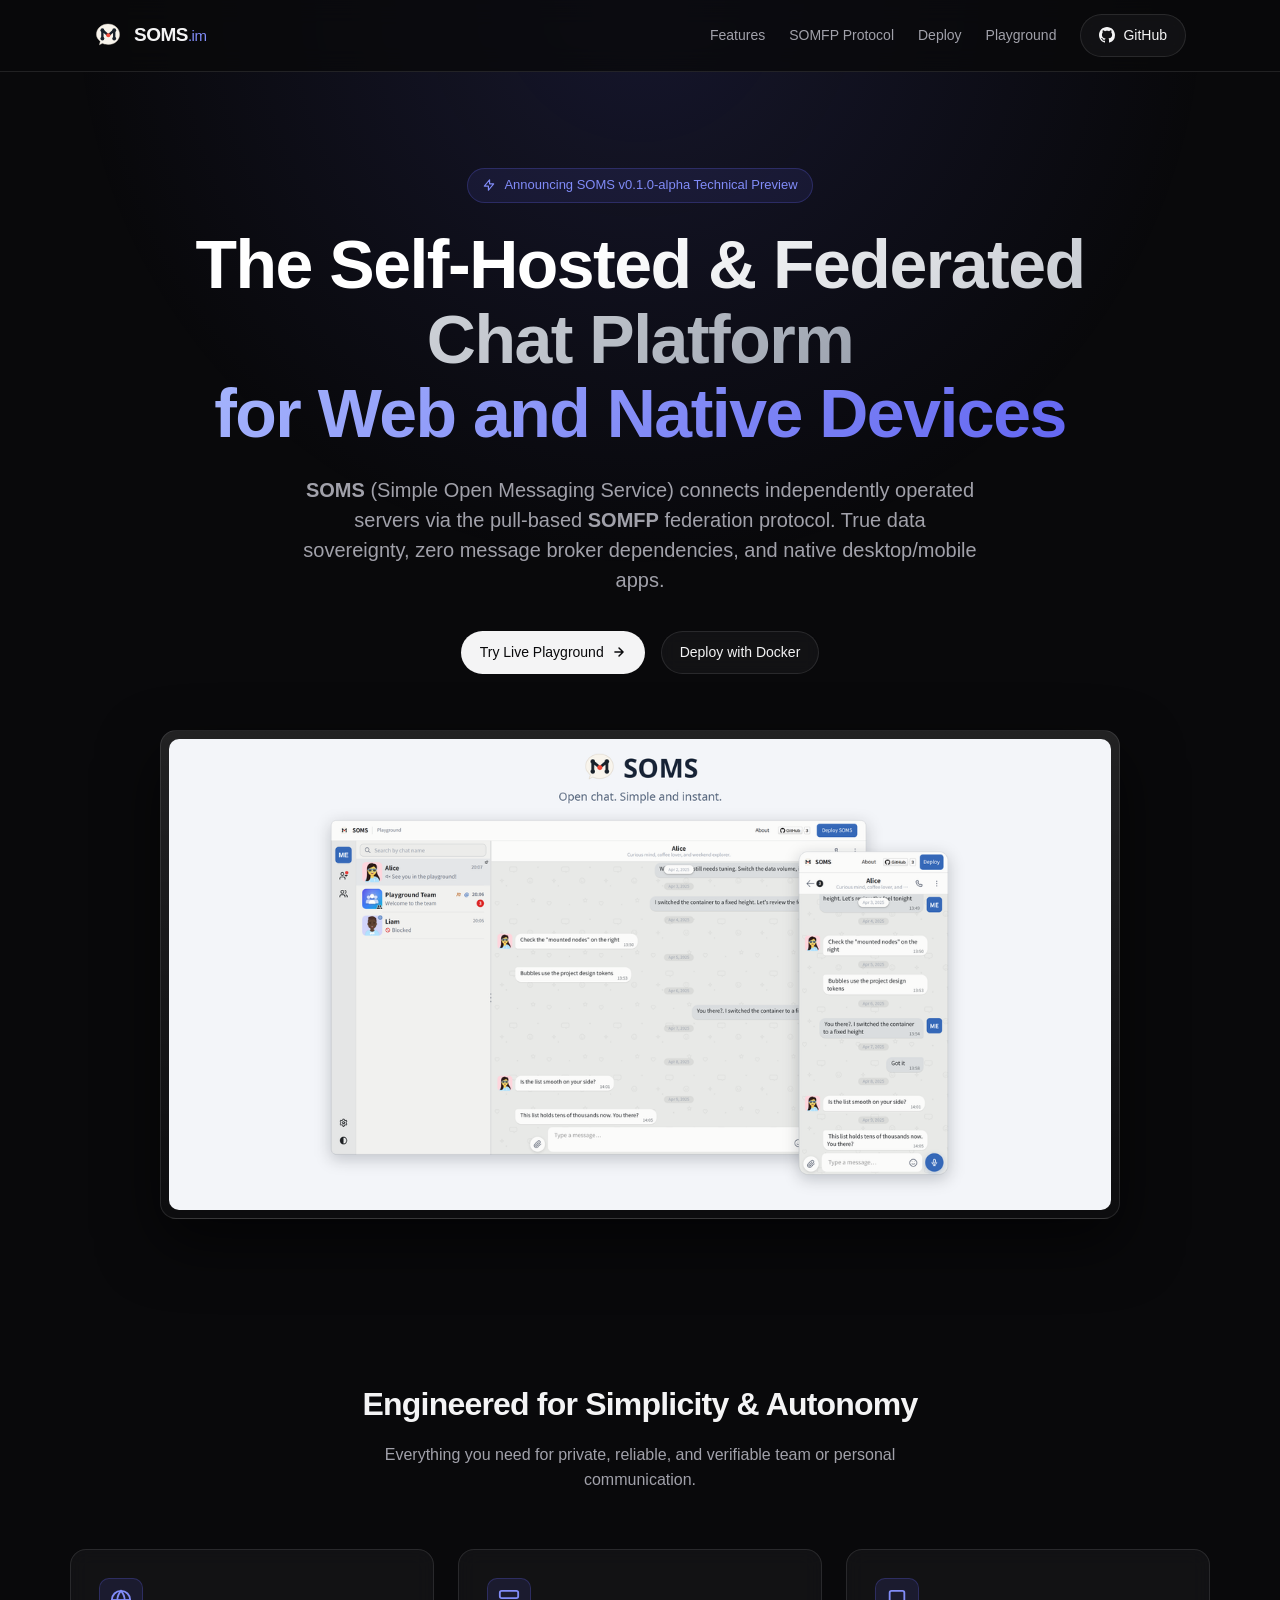
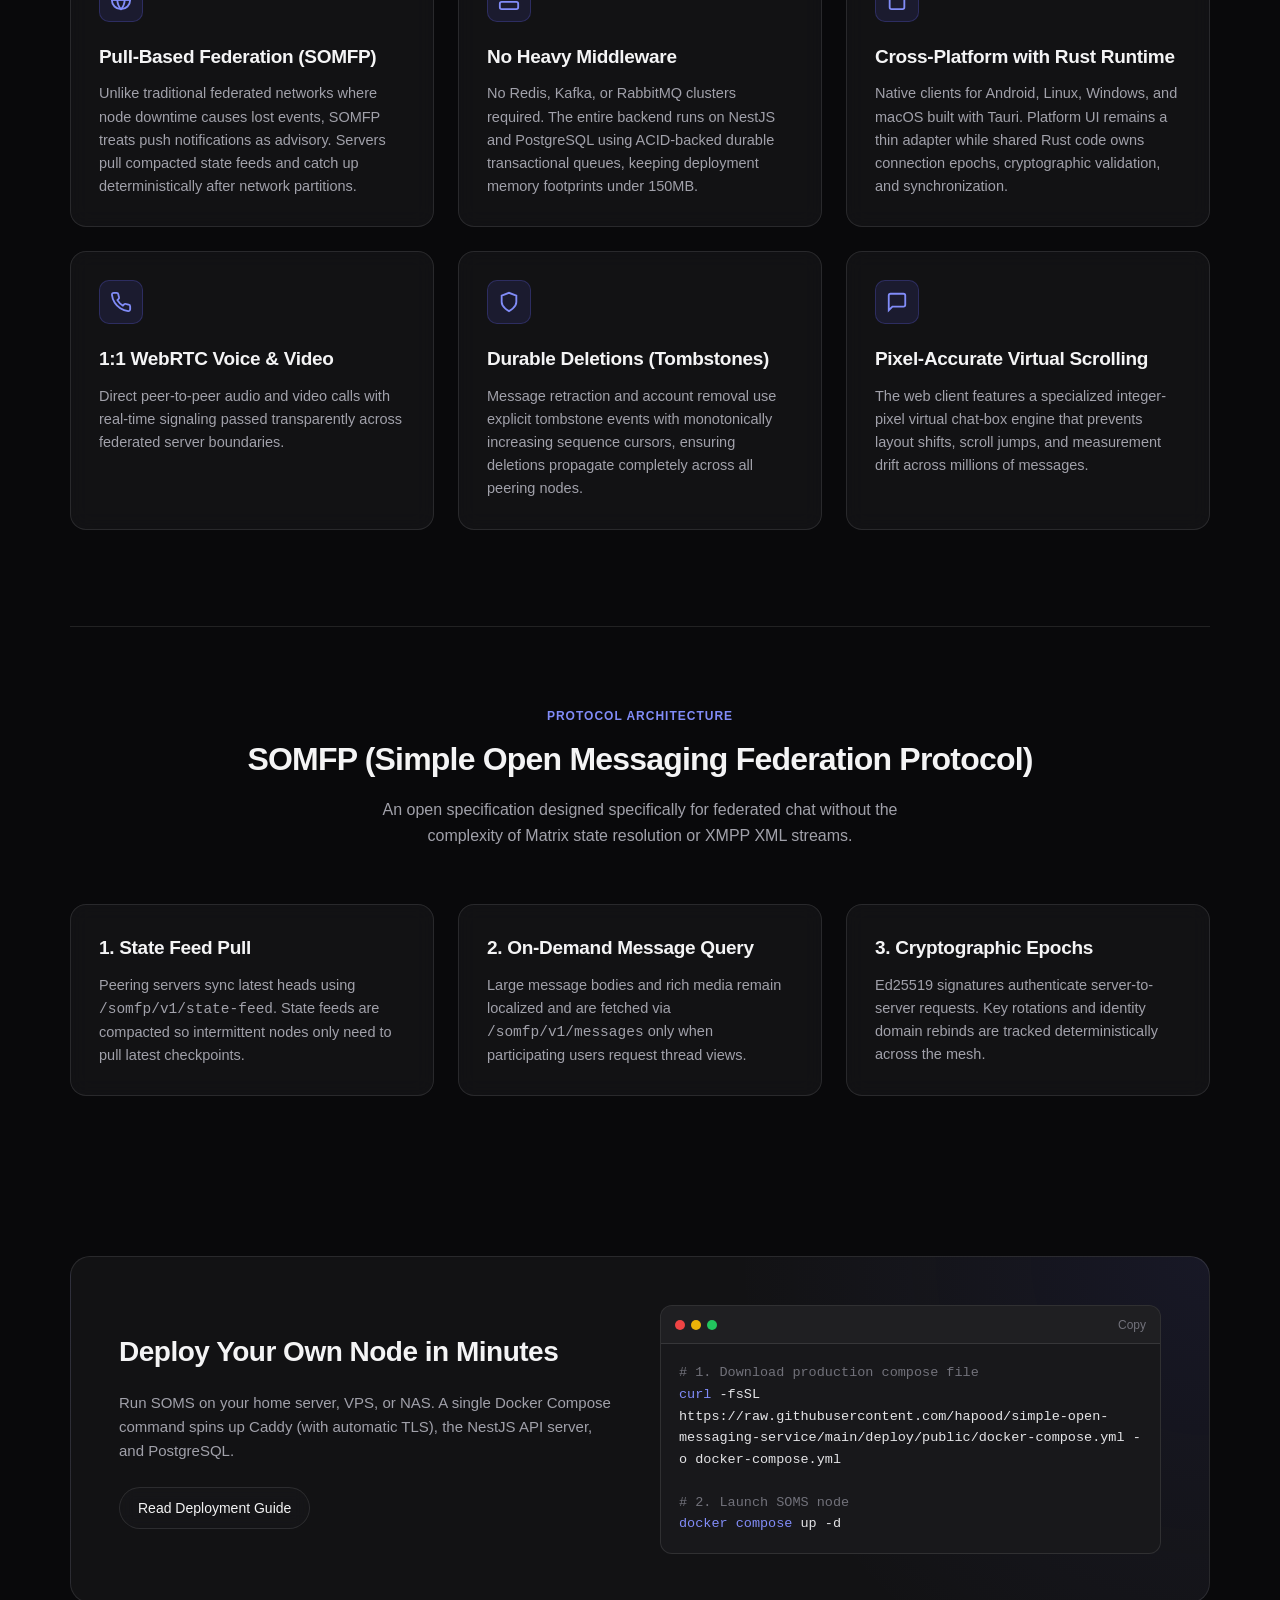
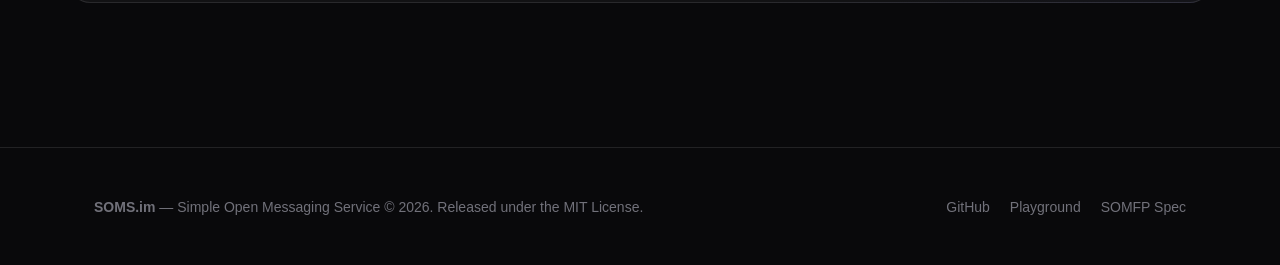
==== index.html @ 98db08c9 "feat: initial release of SOMS.im official website" ====
<!doctype html>
<html lang="en">
  <head>
    <meta charset="utf-8" />
    <meta name="viewport" content="width=device-width, initial-scale=1.0" />
    
    <!-- Primary Meta Tags -->
    <title>SOMS.im — Simple Open Messaging Service | Self-Hosted Federated Chat</title>
    <meta name="title" content="SOMS.im — Simple Open Messaging Service | Self-Hosted Federated Chat" />
    <meta
      name="description"
      content="SOMS (Simple Open Messaging Service) is an open-source, self-hosted, and federated chat platform for web and native devices. Cross-server messaging, 1:1 WebRTC voice and video calls, powered by the pull-based SOMFP protocol."
    />
    <meta
      name="keywords"
      content="soms, soms.im, simple-open-messaging-service, simple open messaging service, somfp, federated chat, self-hosted chat, open source messaging, webrtc, tauri, rust, nestjs, angular"
    />
    <meta name="author" content="hapood" />
    <link rel="canonical" href="https://soms.im/" />

    <!-- Open Graph / Facebook / Discord -->
    <meta property="og:type" content="website" />
    <meta property="og:url" content="https://soms.im/" />
    <meta property="og:title" content="SOMS.im — Simple Open Messaging Service" />
    <meta
      property="og:description"
      content="The modern, self-hosted & federated chat platform. Cross-server messaging, WebRTC calls, and native apps powered by Rust."
    />
    <meta property="og:image" content="https://soms.im/assets/social-preview.png" />

    <!-- Twitter Card -->
    <meta name="twitter:card" content="summary_large_image" />
    <meta name="twitter:url" content="https://soms.im/" />
    <meta name="twitter:title" content="SOMS.im — Simple Open Messaging Service" />
    <meta
      name="twitter:description"
      content="The modern, self-hosted & federated chat platform. Cross-server messaging, WebRTC calls, and native apps powered by Rust."
    />
    <meta name="twitter:image" content="https://soms.im/assets/social-preview.png" />

    <!-- Favicon & Touch Icons -->
    <link rel="icon" type="image/svg+xml" href="assets/logo.svg" />
    <link rel="shortcut icon" href="assets/favicon.ico" />
    <meta name="theme-color" content="#18181b" />

    <!-- Schema.org JSON-LD for Search Engines -->
    <script type="application/ld+json">
      {
        "@context": "https://schema.org",
        "@type": "SoftwareApplication",
        "name": "SOMS.im",
        "alternateName": [
          "SOMS",
          "Simple Open Messaging Service",
          "simple-open-messaging-service",
          "SOMFP"
        ],
        "url": "https://soms.im/",
        "operatingSystem": "Web, Android, Linux, Windows, macOS",
        "applicationCategory": "CommunicationApplication",
        "license": "https://opensource.org/licenses/MIT",
        "offers": {
          "@type": "Offer",
          "price": "0",
          "priceCurrency": "USD"
        },
        "author": {
          "@type": "Person",
          "name": "hapood",
          "url": "https://github.com/hapood"
        },
        "description": "SOMS (Simple Open Messaging Service) is an open-source, self-hosted, and federated chat platform for web and native devices with WebRTC audio/video calls and independent node communication."
      }
    </script>

    <style>
      :root {
        --bg-main: #09090b;
        --bg-card: rgba(24, 24, 27, 0.65);
        --bg-card-hover: rgba(39, 39, 42, 0.7);
        --border-color: rgba(255, 255, 255, 0.1);
        --border-glow: rgba(99, 102, 241, 0.3);
        --text-main: #f4f4f5;
        --text-muted: #a1a1aa;
        --text-sub: #71717a;
        --accent: #6366f1;
        --accent-hover: #4f46e5;
        --accent-light: #818cf8;
        --code-bg: #18181b;
        --glow-primary: radial-gradient(circle at 50% 0%, rgba(99, 102, 241, 0.15) 0%, transparent 60%);
      }

      * {
        box-sizing: border-box;
        margin: 0;
        padding: 0;
      }

      body {
        font-family: -apple-system, BlinkMacSystemFont, "Segoe UI", Roboto, "Helvetica Neue", Arial, sans-serif;
        background-color: var(--bg-main);
        color: var(--text-main);
        line-height: 1.6;
        overflow-x: hidden;
        -webkit-font-smoothing: antialiased;
      }

      a {
        color: inherit;
        text-decoration: none;
      }

      /* Background Ambient Light */
      .ambient-glow {
        position: fixed;
        top: 0;
        left: 50%;
        transform: translateX(-50%);
        width: 100vw;
        height: 700px;
        background: var(--glow-primary);
        pointer-events: none;
        z-index: 0;
      }

      .container {
        max-width: 1140px;
        margin: 0 auto;
        padding: 0 24px;
        position: relative;
        z-index: 1;
      }

      /* Navbar */
      .navbar {
        height: 72px;
        display: flex;
        align-items: center;
        justify-content: space-between;
        border-bottom: 1px solid var(--border-color);
        backdrop-filter: blur(12px);
        -webkit-backdrop-filter: blur(12px);
        position: sticky;
        top: 0;
        z-index: 50;
        background: rgba(9, 9, 11, 0.8);
      }

      .nav-brand {
        display: flex;
        align-items: center;
        gap: 12px;
        font-weight: 700;
        font-size: 19px;
        letter-spacing: -0.5px;
      }

      .nav-brand img {
        width: 28px;
        height: 28px;
      }

      .nav-brand .badge-im {
        color: var(--accent-light);
        font-weight: 500;
        font-size: 15px;
      }

      .nav-links {
        display: flex;
        align-items: center;
        gap: 24px;
      }

      .nav-link {
        font-size: 14px;
        color: var(--text-muted);
        transition: color 0.15s ease;
      }

      .nav-link:hover {
        color: var(--text-main);
      }

      .btn {
        display: inline-flex;
        align-items: center;
        justify-content: center;
        gap: 8px;
        padding: 9px 18px;
        border-radius: 9999px;
        font-size: 14px;
        font-weight: 500;
        transition: all 0.2s cubic-bezier(0.16, 1, 0.3, 1);
        cursor: pointer;
        border: 1px solid transparent;
      }

      .btn-primary {
        background: var(--text-main);
        color: #09090b;
      }

      .btn-primary:hover {
        background: #ffffff;
        box-shadow: 0 0 20px rgba(255, 255, 255, 0.3);
        transform: translateY(-1px);
      }

      .btn-secondary {
        background: var(--bg-card);
        color: var(--text-main);
        border: 1px solid var(--border-color);
        backdrop-filter: blur(8px);
      }

      .btn-secondary:hover {
        background: var(--bg-card-hover);
        border-color: rgba(255, 255, 255, 0.2);
        transform: translateY(-1px);
      }

      /* Hero Section */
      .hero {
        padding: 96px 0 64px;
        text-align: center;
      }

      .hero-pill {
        display: inline-flex;
        align-items: center;
        gap: 8px;
        padding: 6px 14px;
        border-radius: 9999px;
        background: rgba(99, 102, 241, 0.1);
        border: 1px solid rgba(99, 102, 241, 0.25);
        color: var(--accent-light);
        font-size: 13px;
        font-weight: 500;
        margin-bottom: 24px;
      }

      .hero-pill svg {
        width: 14px;
        height: 14px;
      }

      .hero h1 {
        font-size: clamp(38px, 6vw, 68px);
        font-weight: 800;
        line-height: 1.1;
        letter-spacing: -1.5px;
        max-width: 900px;
        margin: 0 auto 24px;
      }

      .hero h1 .gradient-text {
        background: linear-gradient(135deg, #ffffff 30%, #9ca3af 100%);
        -webkit-background-clip: text;
        -webkit-text-fill-color: transparent;
      }

      .hero h1 .highlight-text {
        background: linear-gradient(135deg, #a5b4fc 0%, #6366f1 100%);
        -webkit-background-clip: text;
        -webkit-text-fill-color: transparent;
      }

      .hero p {
        font-size: clamp(17px, 2.5vw, 20px);
        color: var(--text-muted);
        max-width: 680px;
        margin: 0 auto 36px;
        line-height: 1.5;
      }

      .hero-actions {
        display: flex;
        align-items: center;
        justify-content: center;
        gap: 16px;
        flex-wrap: wrap;
        margin-bottom: 56px;
      }

      .hero-preview {
        position: relative;
        max-width: 960px;
        margin: 0 auto;
        border-radius: 16px;
        padding: 8px;
        background: linear-gradient(180deg, rgba(255, 255, 255, 0.1) 0%, rgba(255, 255, 255, 0.02) 100%);
        border: 1px solid var(--border-color);
        box-shadow: 0 24px 60px rgba(0, 0, 0, 0.6);
      }

      .hero-preview img {
        width: 100%;
        height: auto;
        border-radius: 10px;
        display: block;
      }

      /* Features Grid */
      .features {
        padding: 96px 0;
      }

      .section-header {
        text-align: center;
        margin-bottom: 56px;
      }

      .section-header h2 {
        font-size: 32px;
        font-weight: 700;
        letter-spacing: -0.8px;
        margin-bottom: 12px;
      }

      .section-header p {
        color: var(--text-muted);
        font-size: 16px;
        max-width: 580px;
        margin: 0 auto;
      }

      .grid-3 {
        display: grid;
        grid-template-columns: repeat(auto-fit, minmax(320px, 1fr));
        gap: 24px;
      }

      .card {
        background: var(--bg-card);
        border: 1px solid var(--border-color);
        border-radius: 16px;
        padding: 28px;
        backdrop-filter: blur(10px);
        transition: all 0.25s ease;
      }

      .card:hover {
        background: var(--bg-card-hover);
        border-color: rgba(255, 255, 255, 0.2);
        transform: translateY(-2px);
      }

      .card-icon {
        width: 44px;
        height: 44px;
        border-radius: 10px;
        background: rgba(99, 102, 241, 0.12);
        border: 1px solid rgba(99, 102, 241, 0.25);
        display: flex;
        align-items: center;
        justify-content: center;
        color: var(--accent-light);
        margin-bottom: 20px;
      }

      .card h3 {
        font-size: 19px;
        font-weight: 600;
        margin-bottom: 10px;
        letter-spacing: -0.3px;
      }

      .card p {
        color: var(--text-muted);
        font-size: 14.5px;
        line-height: 1.6;
      }

      /* Deploy Section */
      .deploy-section {
        padding: 80px 0;
      }

      .deploy-card {
        background: radial-gradient(circle at top right, rgba(99, 102, 241, 0.08), transparent 40%), var(--bg-card);
        border: 1px solid var(--border-color);
        border-radius: 20px;
        padding: 48px;
        display: grid;
        grid-template-columns: 1fr 1fr;
        gap: 40px;
        align-items: center;
      }

      @media (max-width: 860px) {
        .deploy-card {
          grid-template-columns: 1fr;
          padding: 28px;
        }
      }

      .deploy-info h3 {
        font-size: 28px;
        font-weight: 700;
        margin-bottom: 16px;
        letter-spacing: -0.5px;
      }

      .deploy-info p {
        color: var(--text-muted);
        margin-bottom: 24px;
        font-size: 15px;
      }

      .code-terminal {
        background: var(--code-bg);
        border: 1px solid var(--border-color);
        border-radius: 12px;
        overflow: hidden;
      }

      .terminal-header {
        height: 38px;
        background: rgba(255, 255, 255, 0.03);
        border-bottom: 1px solid var(--border-color);
        display: flex;
        align-items: center;
        justify-content: space-between;
        padding: 0 14px;
      }

      .terminal-dots {
        display: flex;
        gap: 6px;
      }

      .dot {
        width: 10px;
        height: 10px;
        border-radius: 50%;
      }

      .dot-red { background: #ef4444; }
      .dot-yellow { background: #eab308; }
      .dot-green { background: #22c55e; }

      .copy-btn {
        background: none;
        border: none;
        color: var(--text-sub);
        font-size: 12px;
        cursor: pointer;
        display: flex;
        align-items: center;
        gap: 4px;
        transition: color 0.15s;
      }

      .copy-btn:hover {
        color: var(--text-main);
      }

      .terminal-body {
        padding: 18px;
        font-family: ui-monospace, SFMono-Regular, Menlo, Monaco, Consolas, monospace;
        font-size: 13.5px;
        color: #e4e4e7;
        overflow-x: auto;
      }

      .terminal-body .cmd {
        color: #818cf8;
      }

      .terminal-body .comment {
        color: #71717a;
      }

      /* Spec & Tech Comparison */
      .spec-section {
        padding: 80px 0;
        border-top: 1px solid var(--border-color);
      }

      .spec-badge {
        font-size: 12px;
        text-transform: uppercase;
        letter-spacing: 1px;
        color: var(--accent-light);
        font-weight: 600;
        margin-bottom: 8px;
        display: block;
      }

      /* Footer */
      footer {
        border-top: 1px solid var(--border-color);
        padding: 48px 0;
        margin-top: 64px;
        color: var(--text-sub);
        font-size: 14px;
      }

      .footer-inner {
        display: flex;
        align-items: center;
        justify-content: space-between;
        flex-wrap: wrap;
        gap: 16px;
      }

      .footer-links {
        display: flex;
        gap: 20px;
      }

      .footer-links a:hover {
        color: var(--text-main);
      }
    </style>
  </head>
  <body>
    <div class="ambient-glow"></div>

    <!-- Navigation -->
    <header class="navbar">
      <div class="container" style="display: flex; justify-content: space-between; width: 100%;">
        <a href="/" class="nav-brand">
          <img src="assets/logo.svg" alt="SOMS Logo" width="28" height="28" />
          <span>SOMS<span class="badge-im">.im</span></span>
        </a>
        <nav class="nav-links">
          <a href="#features" class="nav-link">Features</a>
          <a href="#protocol" class="nav-link">SOMFP Protocol</a>
          <a href="#deploy" class="nav-link">Deploy</a>
          <a href="https://hapood.github.io/simple-open-messaging-service/" class="nav-link" target="_blank" rel="noopener">Playground</a>
          <a href="https://github.com/hapood/simple-open-messaging-service" class="btn btn-secondary" target="_blank" rel="noopener">
            <svg height="16" width="16" viewBox="0 0 16 16" fill="currentColor">
              <path d="M8 0C3.58 0 0 3.58 0 8c0 3.54 2.29 6.53 5.47 7.59.4.07.55-.17.55-.38 0-.19-.01-.82-.01-1.49-2.01.37-2.53-.49-2.69-.94-.09-.23-.48-.94-.82-1.13-.28-.15-.68-.52-.01-.53.63-.01 1.08.58 1.23.82.72 1.21 1.87.87 2.33.66.07-.52.28-.87.51-1.07-1.78-.2-3.64-.89-3.64-3.95 0-.87.31-1.59.82-2.15-.08-.2-.36-1.02.08-2.12 0 0 .67-.21 2.2.82.64-.18 1.32-.27 2-.27.68 0 1.36.09 2 .27 1.53-1.04 2.2-.82 2.2-.82.44 1.1.16 1.92.08 2.12.51.56.82 1.27.82 2.15 0 3.07-1.87 3.75-3.65 3.95.29.25.54.73.54 1.48 0 1.07-.01 1.93-.01 2.2 0 .21.15.46.55.38A8.013 8.013 0 0016 8c0-4.42-3.58-8-8-8z"></path>
            </svg>
            GitHub
          </a>
        </nav>
      </div>
    </header>

    <!-- Hero Section -->
    <main>
      <section class="hero container">
        <div class="hero-pill">
          <svg viewBox="0 0 24 24" fill="none" stroke="currentColor" stroke-width="2">
            <path stroke-linecap="round" stroke-linejoin="round" d="M13 10V3L4 14h7v7l9-11h-7z" />
          </svg>
          Announcing SOMS v0.1.0-alpha Technical Preview
        </div>
        <h1>
          <span class="gradient-text">The Self-Hosted &amp; Federated Chat Platform</span><br />
          <span class="highlight-text">for Web and Native Devices</span>
        </h1>
        <p>
          <strong>SOMS</strong> (Simple Open Messaging Service) connects independently operated servers via the pull-based <strong>SOMFP</strong> federation protocol. True data sovereignty, zero message broker dependencies, and native desktop/mobile apps.
        </p>
        <div class="hero-actions">
          <a href="https://hapood.github.io/simple-open-messaging-service/" class="btn btn-primary" target="_blank" rel="noopener">
            Try Live Playground
            <svg width="14" height="14" viewBox="0 0 24 24" fill="none" stroke="currentColor" stroke-width="2.5">
              <path stroke-linecap="round" stroke-linejoin="round" d="M5 12h14M12 5l7 7-7 7" />
            </svg>
          </a>
          <a href="#deploy" class="btn btn-secondary">
            Deploy with Docker
          </a>
        </div>

        <div class="hero-preview">
          <img src="assets/social-preview.png" alt="SOMS Interface and Architecture Preview" />
        </div>
      </section>

      <!-- Features Section -->
      <section id="features" class="features container">
        <div class="section-header">
          <h2>Engineered for Simplicity &amp; Autonomy</h2>
          <p>Everything you need for private, reliable, and verifiable team or personal communication.</p>
        </div>

        <div class="grid-3">
          <div class="card">
            <div class="card-icon">
              <svg width="22" height="22" viewBox="0 0 24 24" fill="none" stroke="currentColor" stroke-width="2">
                <circle cx="12" cy="12" r="10"></circle>
                <line x1="2" y1="12" x2="22" y2="12"></line>
                <path d="M12 2a15.3 15.3 0 0 1 4 10 15.3 15.3 0 0 1-4 10 15.3 15.3 0 0 1-4-10 15.3 15.3 0 0 1 4-10z"></path>
              </svg>
            </div>
            <h3>Pull-Based Federation (SOMFP)</h3>
            <p>
              Unlike traditional federated networks where node downtime causes lost events, SOMFP treats push notifications as advisory. Servers pull compacted state feeds and catch up deterministically after network partitions.
            </p>
          </div>

          <div class="card">
            <div class="card-icon">
              <svg width="22" height="22" viewBox="0 0 24 24" fill="none" stroke="currentColor" stroke-width="2">
                <rect x="2" y="2" width="20" height="8" rx="2" ry="2"></rect>
                <rect x="2" y="14" width="20" height="8" rx="2" ry="2"></rect>
                <line x1="6" y1="6" x2="6.01" y2="6"></line>
                <line x1="6" y1="18" x2="6.01" y2="18"></line>
              </svg>
            </div>
            <h3>No Heavy Middleware</h3>
            <p>
              No Redis, Kafka, or RabbitMQ clusters required. The entire backend runs on NestJS and PostgreSQL using ACID-backed durable transactional queues, keeping deployment memory footprints under 150MB.
            </p>
          </div>

          <div class="card">
            <div class="card-icon">
              <svg width="22" height="22" viewBox="0 0 24 24" fill="none" stroke="currentColor" stroke-width="2">
                <rect x="4" y="2" width="16" height="20" rx="2" ry="2"></rect>
                <line x1="12" y1="18" x2="12.01" y2="18"></line>
              </svg>
            </div>
            <h3>Cross-Platform with Rust Runtime</h3>
            <p>
              Native clients for Android, Linux, Windows, and macOS built with Tauri. Platform UI remains a thin adapter while shared Rust code owns connection epochs, cryptographic validation, and synchronization.
            </p>
          </div>

          <div class="card">
            <div class="card-icon">
              <svg width="22" height="22" viewBox="0 0 24 24" fill="none" stroke="currentColor" stroke-width="2">
                <path d="M22 16.92v3a2 2 0 0 1-2.18 2 19.79 19.79 0 0 1-8.63-3.07 19.5 19.5 0 0 1-6-6 19.79 19.79 0 0 1-3.07-8.67A2 2 0 0 1 4.11 2h3a2 2 0 0 1 2 1.72 12.84 12.84 0 0 0 .7 2.81 2 2 0 0 1-.45 2.11L8.09 9.91a16 16 0 0 0 6 6l1.27-1.27a2 2 0 0 1 2.11-.45 12.84 12.84 0 0 0 2.81.7A2 2 0 0 1 22 16.92z"></path>
              </svg>
            </div>
            <h3>1:1 WebRTC Voice &amp; Video</h3>
            <p>
              Direct peer-to-peer audio and video calls with real-time signaling passed transparently across federated server boundaries.
            </p>
          </div>

          <div class="card">
            <div class="card-icon">
              <svg width="22" height="22" viewBox="0 0 24 24" fill="none" stroke="currentColor" stroke-width="2">
                <path d="M12 22s8-4 8-10V5l-8-3-8 3v7c0 6 8 10 8 10z"></path>
              </svg>
            </div>
            <h3>Durable Deletions (Tombstones)</h3>
            <p>
              Message retraction and account removal use explicit tombstone events with monotonically increasing sequence cursors, ensuring deletions propagate completely across all peering nodes.
            </p>
          </div>

          <div class="card">
            <div class="card-icon">
              <svg width="22" height="22" viewBox="0 0 24 24" fill="none" stroke="currentColor" stroke-width="2">
                <path d="M21 15a2 2 0 0 1-2 2H7l-4 4V5a2 2 0 0 1 2-2h14a2 2 0 0 1 2 2z"></path>
              </svg>
            </div>
            <h3>Pixel-Accurate Virtual Scrolling</h3>
            <p>
              The web client features a specialized integer-pixel virtual chat-box engine that prevents layout shifts, scroll jumps, and measurement drift across millions of messages.
            </p>
          </div>
        </div>
      </section>

      <!-- Protocol Section -->
      <section id="protocol" class="spec-section container">
        <div class="section-header">
          <span class="spec-badge">Protocol Architecture</span>
          <h2>SOMFP (Simple Open Messaging Federation Protocol)</h2>
          <p>
            An open specification designed specifically for federated chat without the complexity of Matrix state resolution or XMPP XML streams.
          </p>
        </div>

        <div class="grid-3">
          <div class="card">
            <h3>1. State Feed Pull</h3>
            <p>Peering servers sync latest heads using <code>/somfp/v1/state-feed</code>. State feeds are compacted so intermittent nodes only need to pull latest checkpoints.</p>
          </div>
          <div class="card">
            <h3>2. On-Demand Message Query</h3>
            <p>Large message bodies and rich media remain localized and are fetched via <code>/somfp/v1/messages</code> only when participating users request thread views.</p>
          </div>
          <div class="card">
            <h3>3. Cryptographic Epochs</h3>
            <p>Ed25519 signatures authenticate server-to-server requests. Key rotations and identity domain rebinds are tracked deterministically across the mesh.</p>
          </div>
        </div>
      </section>

      <!-- Deploy Section -->
      <section id="deploy" class="deploy-section container">
        <div class="deploy-card">
          <div class="deploy-info">
            <h3>Deploy Your Own Node in Minutes</h3>
            <p>
              Run SOMS on your home server, VPS, or NAS. A single Docker Compose command spins up Caddy (with automatic TLS), the NestJS API server, and PostgreSQL.
            </p>
            <a href="https://github.com/hapood/simple-open-messaging-service/blob/main/docs/deployment/deployment.md" class="btn btn-secondary" target="_blank" rel="noopener">
              Read Deployment Guide
            </a>
          </div>

          <div class="code-terminal">
            <div class="terminal-header">
              <div class="terminal-dots">
                <span class="dot dot-red"></span>
                <span class="dot dot-yellow"></span>
                <span class="dot dot-green"></span>
              </div>
              <button class="copy-btn" onclick="navigator.clipboard.writeText('curl -fsSL https://raw.githubusercontent.com/hapood/simple-open-messaging-service/main/deploy/public/docker-compose.yml -o docker-compose.yml &amp;&amp; docker compose up -d'); this.innerText='Copied!'; setTimeout(() => this.innerText='Copy', 2000);">
                Copy
              </button>
            </div>
            <div class="terminal-body">
              <p class="comment"># 1. Download production compose file</p>
              <p><span class="cmd">curl</span> -fsSL https://raw.githubusercontent.com/hapood/simple-open-messaging-service/main/deploy/public/docker-compose.yml -o docker-compose.yml</p>
              <br />
              <p class="comment"># 2. Launch SOMS node</p>
              <p><span class="cmd">docker compose</span> up -d</p>
            </div>
          </div>
        </div>
      </section>
    </main>

    <!-- Footer -->
    <footer>
      <div class="container footer-inner">
        <div>
          <strong>SOMS.im</strong> — Simple Open Messaging Service &copy; 2026. Released under the MIT License.
        </div>
        <div class="footer-links">
          <a href="https://github.com/hapood/simple-open-messaging-service" target="_blank" rel="noopener">GitHub</a>
          <a href="https://hapood.github.io/simple-open-messaging-service/" target="_blank" rel="noopener">Playground</a>
          <a href="https://github.com/hapood/simple-open-messaging-service/blob/main/spec/v1/protocol.md" target="_blank" rel="noopener">SOMFP Spec</a>
        </div>
      </div>
    </footer>
  </body>
</html>
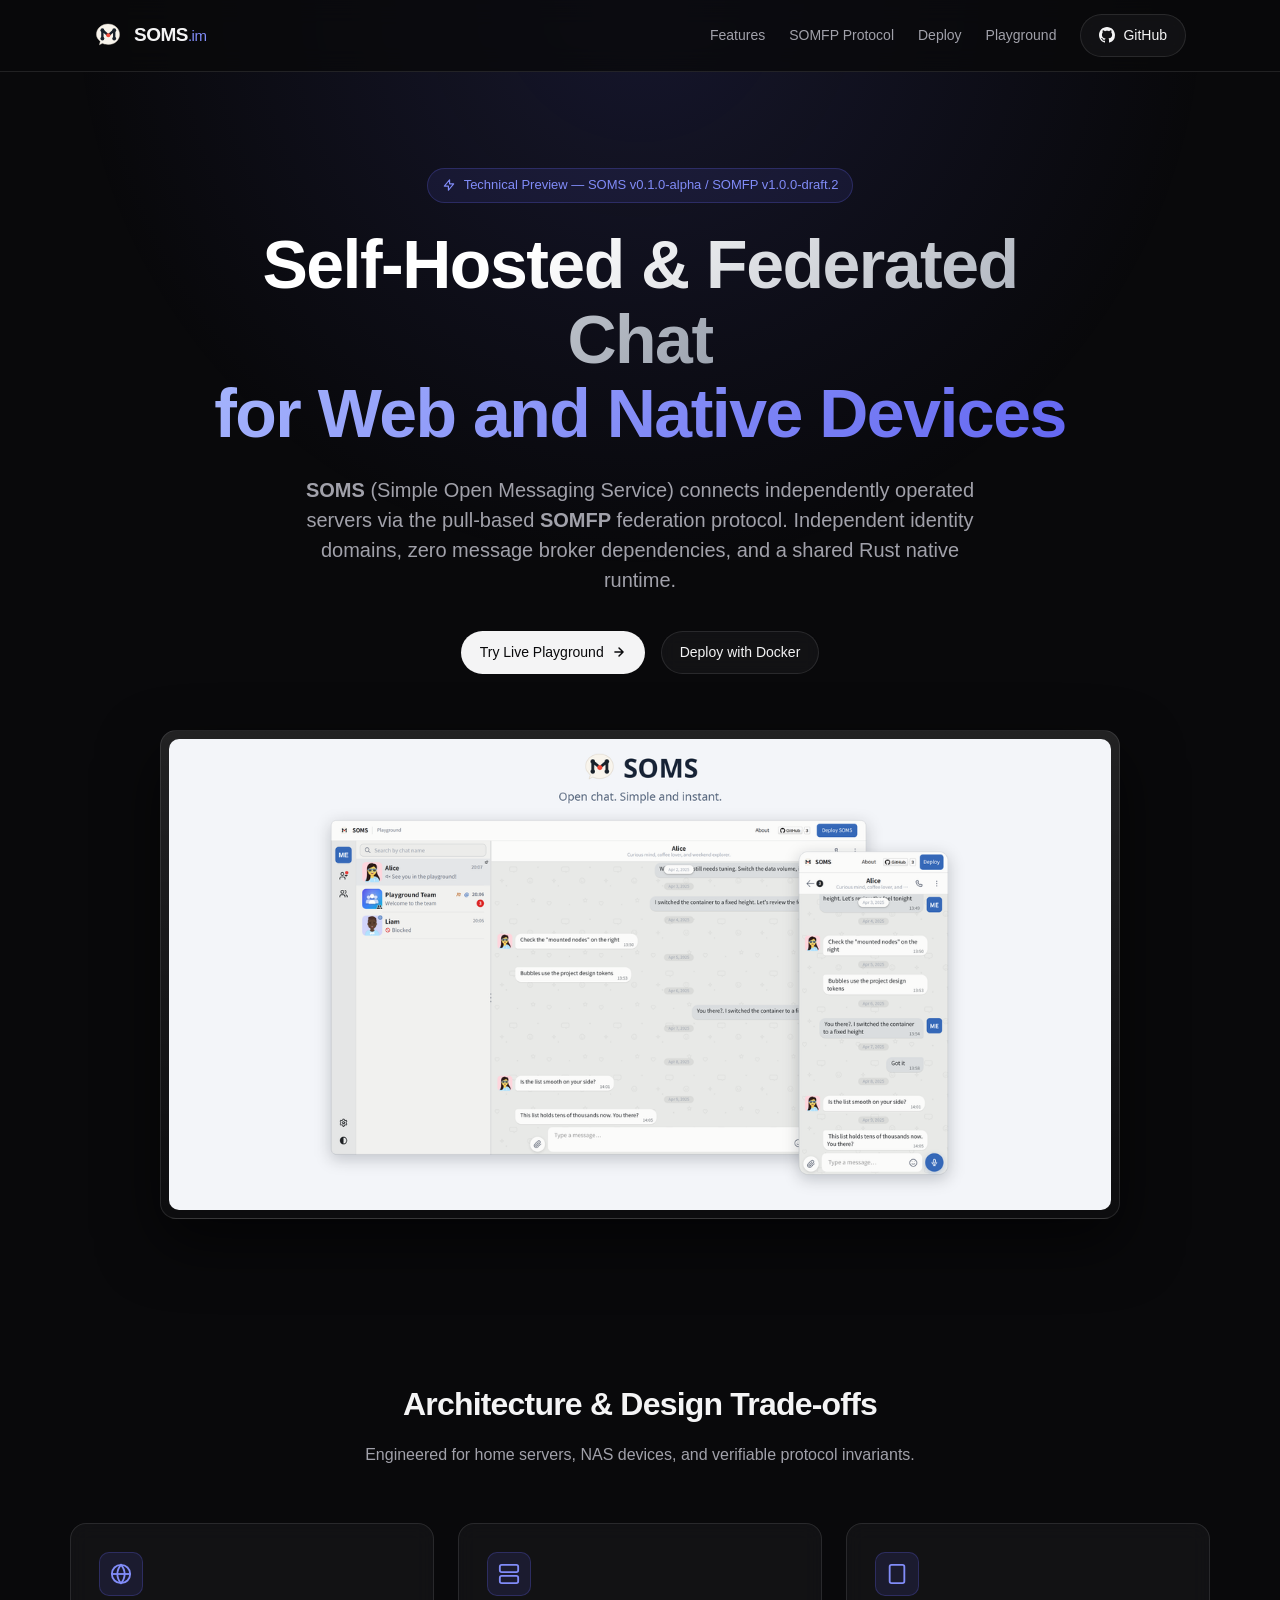
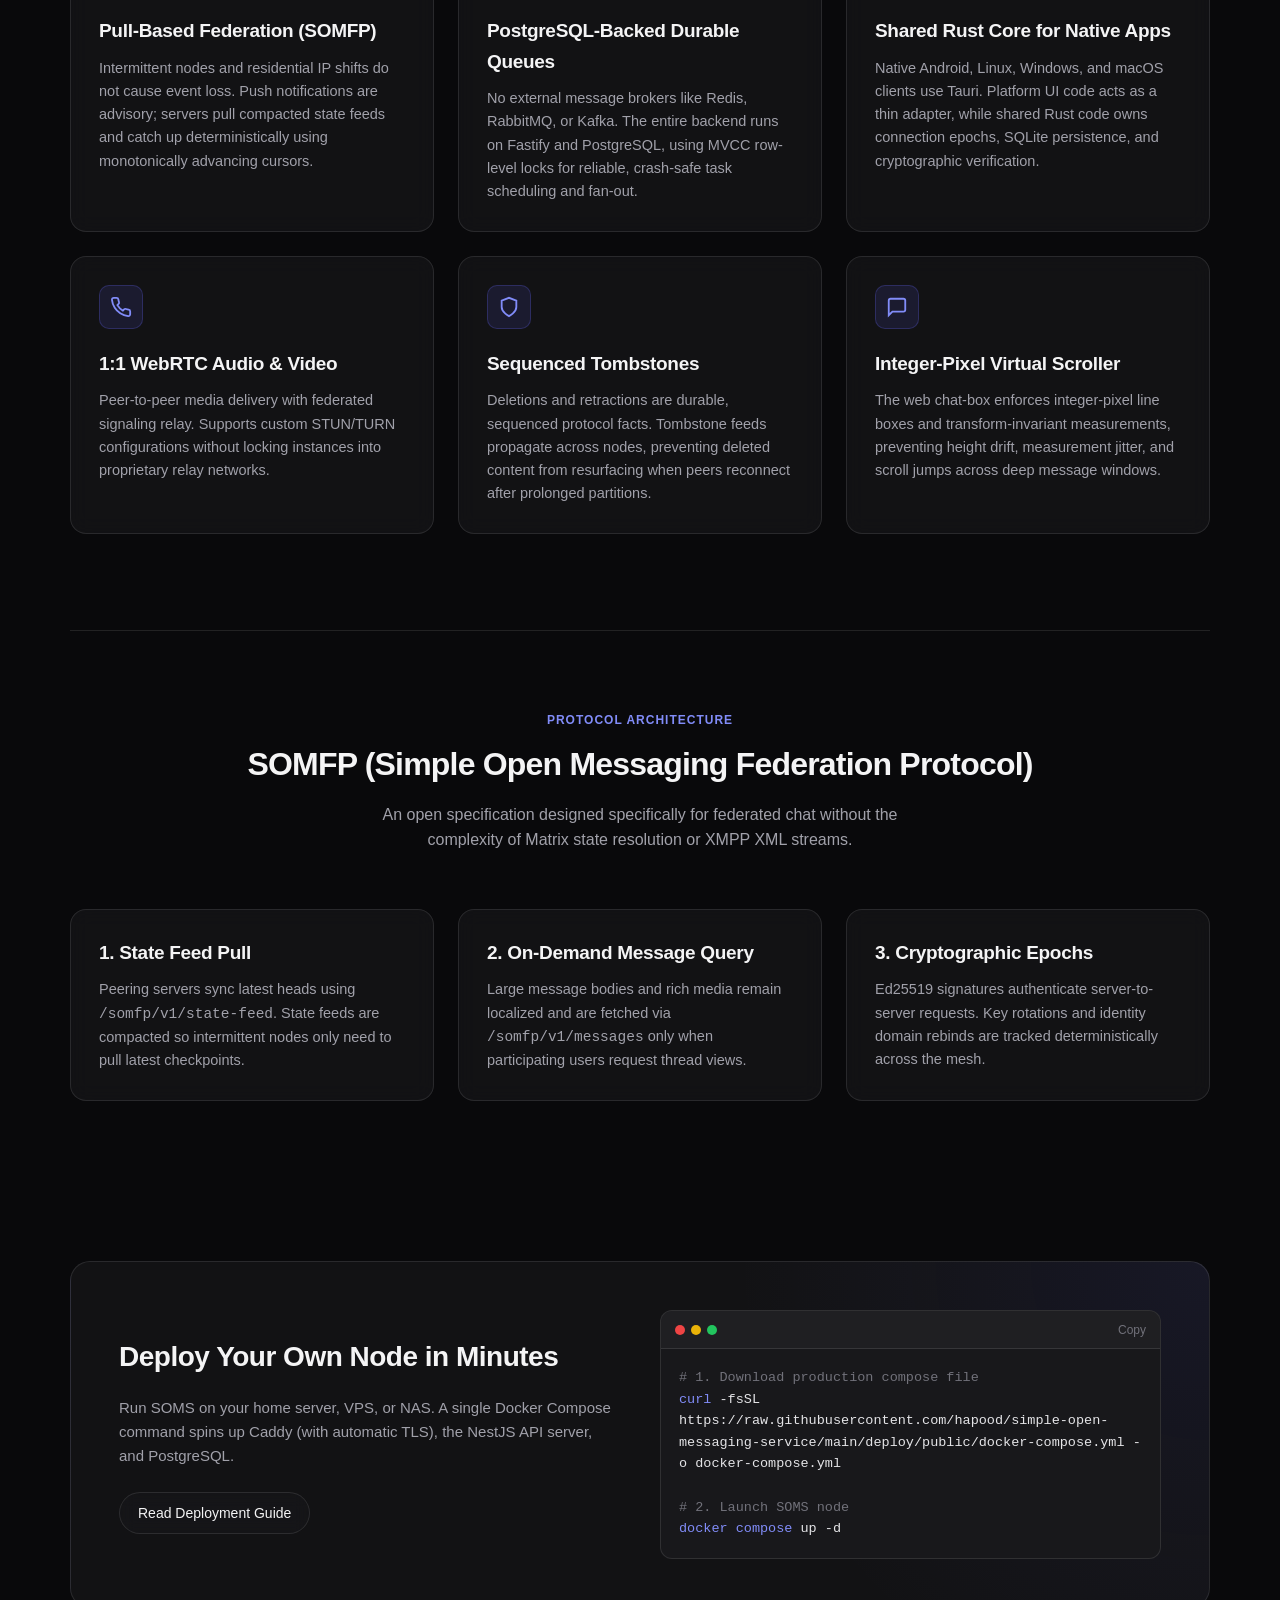
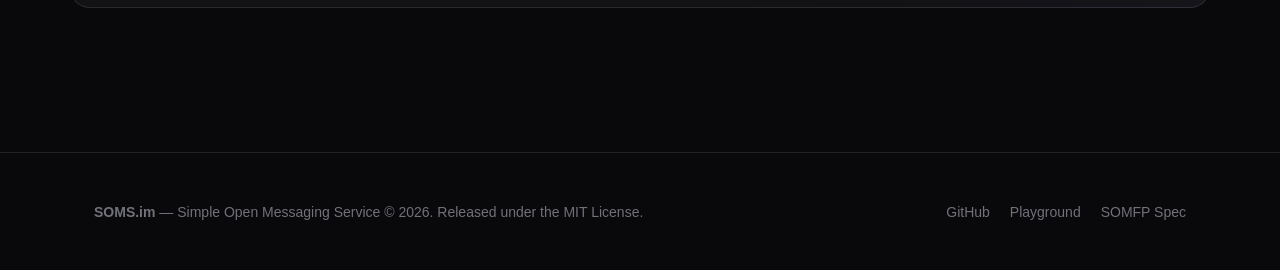
==== commit 60ace024: "docs: refine copy to focus on engineering architecture and trade-offs" ====
--- a/index.html
+++ b/index.html
@@ -547,14 +547,14 @@
           <svg viewBox="0 0 24 24" fill="none" stroke="currentColor" stroke-width="2">
             <path stroke-linecap="round" stroke-linejoin="round" d="M13 10V3L4 14h7v7l9-11h-7z" />
           </svg>
-          Announcing SOMS v0.1.0-alpha Technical Preview
+          Technical Preview — SOMS v0.1.0-alpha / SOMFP v1.0.0-draft.2
         </div>
         <h1>
-          <span class="gradient-text">The Self-Hosted &amp; Federated Chat Platform</span><br />
+          <span class="gradient-text">Self-Hosted &amp; Federated Chat</span><br />
           <span class="highlight-text">for Web and Native Devices</span>
         </h1>
         <p>
-          <strong>SOMS</strong> (Simple Open Messaging Service) connects independently operated servers via the pull-based <strong>SOMFP</strong> federation protocol. True data sovereignty, zero message broker dependencies, and native desktop/mobile apps.
+          <strong>SOMS</strong> (Simple Open Messaging Service) connects independently operated servers via the pull-based <strong>SOMFP</strong> federation protocol. Independent identity domains, zero message broker dependencies, and a shared Rust native runtime.
         </p>
         <div class="hero-actions">
           <a href="https://hapood.github.io/simple-open-messaging-service/" class="btn btn-primary" target="_blank" rel="noopener">
@@ -576,8 +576,8 @@
       <!-- Features Section -->
       <section id="features" class="features container">
         <div class="section-header">
-          <h2>Engineered for Simplicity &amp; Autonomy</h2>
-          <p>Everything you need for private, reliable, and verifiable team or personal communication.</p>
+          <h2>Architecture &amp; Design Trade-offs</h2>
+          <p>Engineered for home servers, NAS devices, and verifiable protocol invariants.</p>
         </div>
 
         <div class="grid-3">
@@ -591,7 +591,7 @@
             </div>
             <h3>Pull-Based Federation (SOMFP)</h3>
             <p>
-              Unlike traditional federated networks where node downtime causes lost events, SOMFP treats push notifications as advisory. Servers pull compacted state feeds and catch up deterministically after network partitions.
+              Intermittent nodes and residential IP shifts do not cause event loss. Push notifications are advisory; servers pull compacted state feeds and catch up deterministically using monotonically advancing cursors.
             </p>
           </div>
 
@@ -604,9 +604,9 @@
                 <line x1="6" y1="18" x2="6.01" y2="18"></line>
               </svg>
             </div>
-            <h3>No Heavy Middleware</h3>
+            <h3>PostgreSQL-Backed Durable Queues</h3>
             <p>
-              No Redis, Kafka, or RabbitMQ clusters required. The entire backend runs on NestJS and PostgreSQL using ACID-backed durable transactional queues, keeping deployment memory footprints under 150MB.
+              No external message brokers like Redis, RabbitMQ, or Kafka. The entire backend runs on Fastify and PostgreSQL, using MVCC row-level locks for reliable, crash-safe task scheduling and fan-out.
             </p>
           </div>
 
@@ -617,9 +617,9 @@
                 <line x1="12" y1="18" x2="12.01" y2="18"></line>
               </svg>
             </div>
-            <h3>Cross-Platform with Rust Runtime</h3>
+            <h3>Shared Rust Core for Native Apps</h3>
             <p>
-              Native clients for Android, Linux, Windows, and macOS built with Tauri. Platform UI remains a thin adapter while shared Rust code owns connection epochs, cryptographic validation, and synchronization.
+              Native Android, Linux, Windows, and macOS clients use Tauri. Platform UI code acts as a thin adapter, while shared Rust code owns connection epochs, SQLite persistence, and cryptographic verification.
             </p>
           </div>
 
@@ -629,9 +629,9 @@
                 <path d="M22 16.92v3a2 2 0 0 1-2.18 2 19.79 19.79 0 0 1-8.63-3.07 19.5 19.5 0 0 1-6-6 19.79 19.79 0 0 1-3.07-8.67A2 2 0 0 1 4.11 2h3a2 2 0 0 1 2 1.72 12.84 12.84 0 0 0 .7 2.81 2 2 0 0 1-.45 2.11L8.09 9.91a16 16 0 0 0 6 6l1.27-1.27a2 2 0 0 1 2.11-.45 12.84 12.84 0 0 0 2.81.7A2 2 0 0 1 22 16.92z"></path>
               </svg>
             </div>
-            <h3>1:1 WebRTC Voice &amp; Video</h3>
+            <h3>1:1 WebRTC Audio &amp; Video</h3>
             <p>
-              Direct peer-to-peer audio and video calls with real-time signaling passed transparently across federated server boundaries.
+              Peer-to-peer media delivery with federated signaling relay. Supports custom STUN/TURN configurations without locking instances into proprietary relay networks.
             </p>
           </div>
 
@@ -641,9 +641,9 @@
                 <path d="M12 22s8-4 8-10V5l-8-3-8 3v7c0 6 8 10 8 10z"></path>
               </svg>
             </div>
-            <h3>Durable Deletions (Tombstones)</h3>
+            <h3>Sequenced Tombstones</h3>
             <p>
-              Message retraction and account removal use explicit tombstone events with monotonically increasing sequence cursors, ensuring deletions propagate completely across all peering nodes.
+              Deletions and retractions are durable, sequenced protocol facts. Tombstone feeds propagate across nodes, preventing deleted content from resurfacing when peers reconnect after prolonged partitions.
             </p>
           </div>
 
@@ -653,9 +653,9 @@
                 <path d="M21 15a2 2 0 0 1-2 2H7l-4 4V5a2 2 0 0 1 2-2h14a2 2 0 0 1 2 2z"></path>
               </svg>
             </div>
-            <h3>Pixel-Accurate Virtual Scrolling</h3>
+            <h3>Integer-Pixel Virtual Scroller</h3>
             <p>
-              The web client features a specialized integer-pixel virtual chat-box engine that prevents layout shifts, scroll jumps, and measurement drift across millions of messages.
+              The web chat-box enforces integer-pixel line boxes and transform-invariant measurements, preventing height drift, measurement jitter, and scroll jumps across deep message windows.
             </p>
           </div>
         </div>
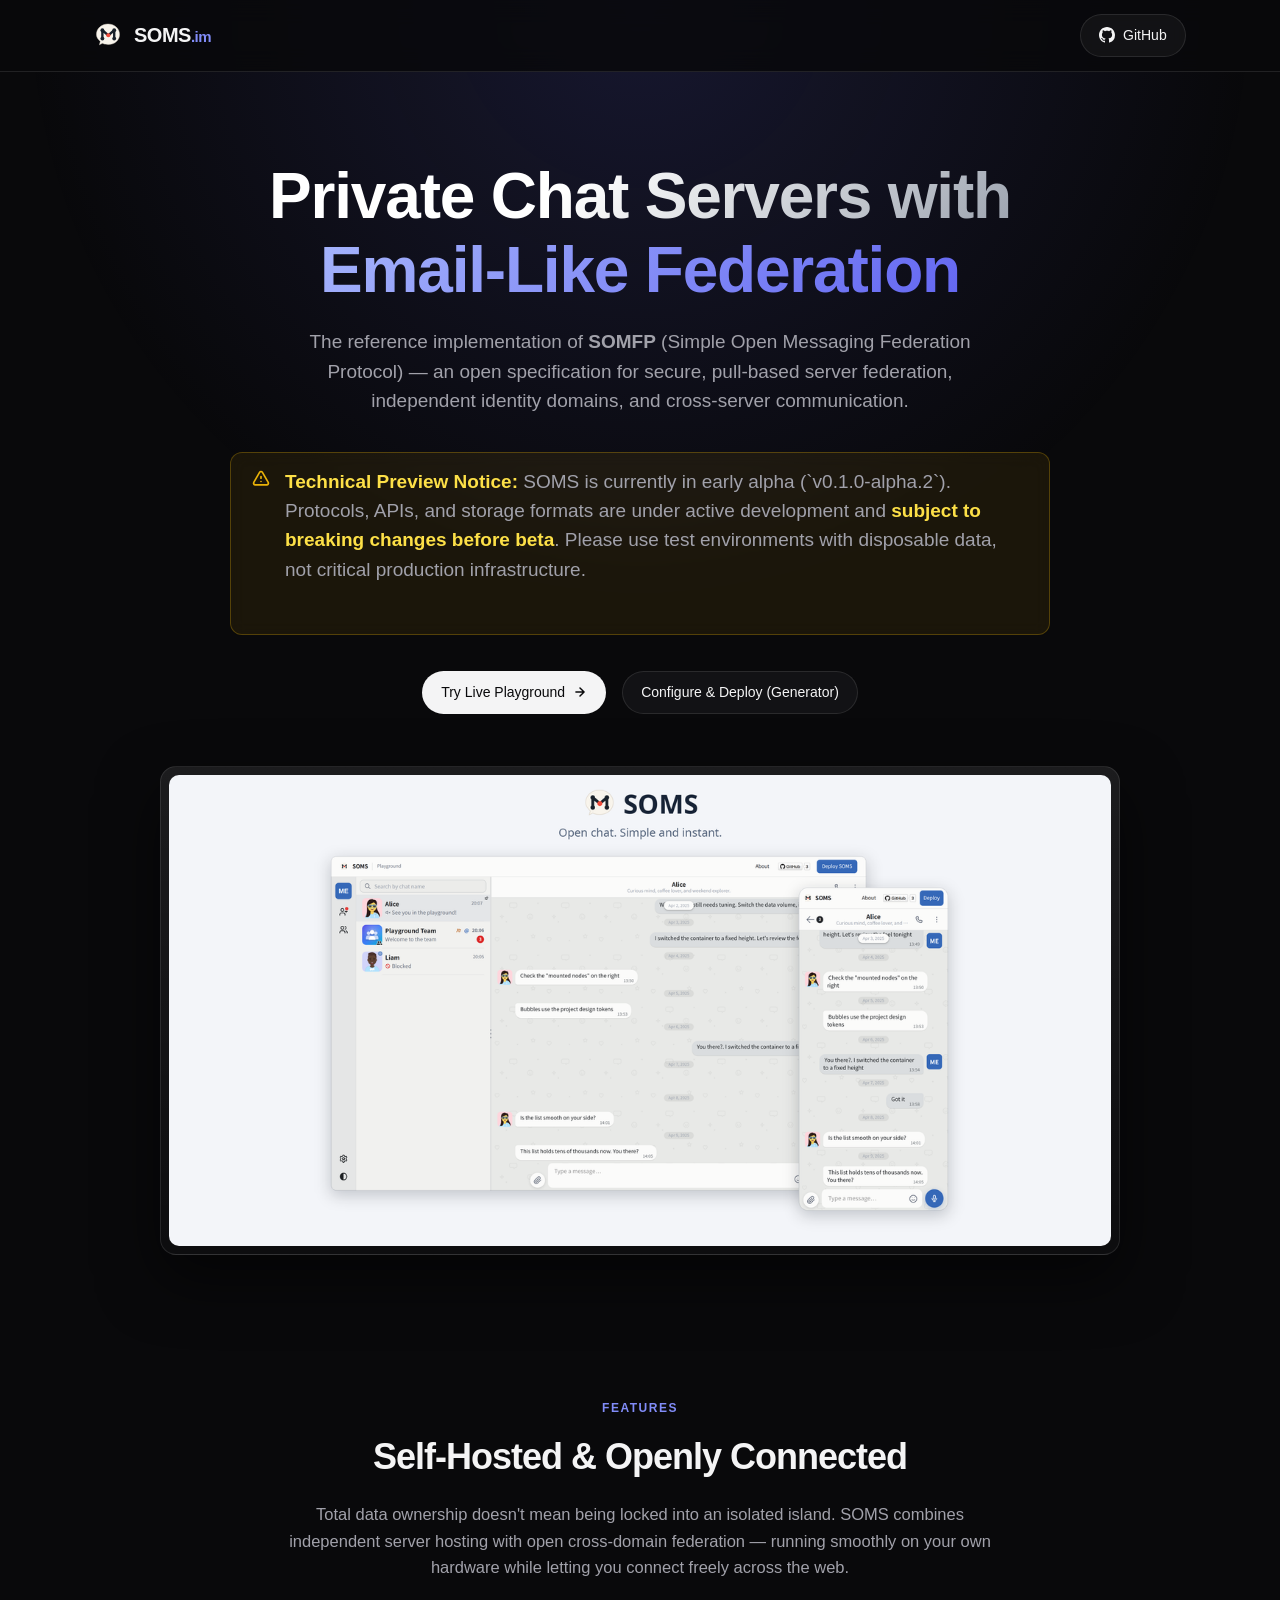
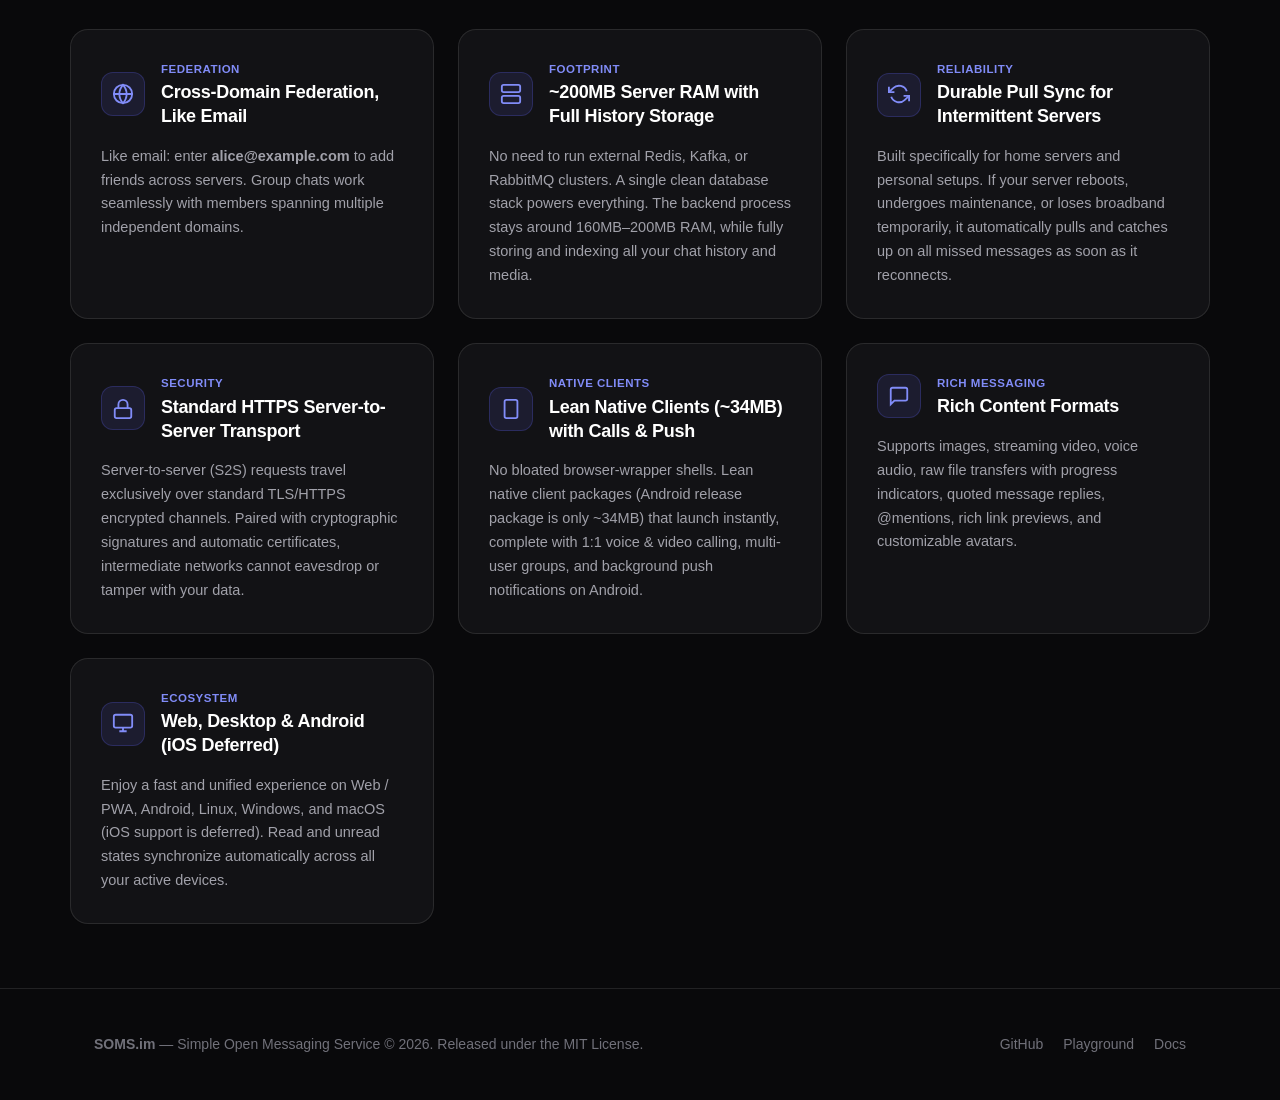
==== commit f455cd42: "feat: complete modern landing page for soms.im" ====
--- a/index.html
+++ b/index.html
@@ -5,15 +5,15 @@
     <meta name="viewport" content="width=device-width, initial-scale=1.0" />
     
     <!-- Primary Meta Tags -->
-    <title>SOMS.im — Simple Open Messaging Service | Self-Hosted Federated Chat</title>
-    <meta name="title" content="SOMS.im — Simple Open Messaging Service | Self-Hosted Federated Chat" />
+    <title>SOMS.im — Simple Open Messaging Service | Email-Like Federated Chat</title>
+    <meta name="title" content="SOMS.im — Simple Open Messaging Service | Email-Like Federated Chat" />
     <meta
       name="description"
-      content="SOMS (Simple Open Messaging Service) is an open-source, self-hosted, and federated chat platform for web and native devices. Cross-server messaging, 1:1 WebRTC voice and video calls, powered by the pull-based SOMFP protocol."
+      content="SOMS.im is a self-hosted, federated chat platform for web and native devices. Private domain-based chat, cross-server groups, low ~200MB server memory footprint, full message history, HTTPS server-to-server security, and lightweight clients with 1:1 calling and Android push."
     />
     <meta
       name="keywords"
-      content="soms, soms.im, simple-open-messaging-service, simple open messaging service, somfp, federated chat, self-hosted chat, open source messaging, webrtc, tauri, rust, nestjs, angular"
+      content="soms, soms.im, simple-open-messaging-service, federated chat, self-hosted chat, private messaging, domain chat, cross server group chat"
     />
     <meta name="author" content="hapood" />
     <link rel="canonical" href="https://soms.im/" />
@@ -24,7 +24,7 @@
     <meta property="og:title" content="SOMS.im — Simple Open Messaging Service" />
     <meta
       property="og:description"
-      content="The modern, self-hosted & federated chat platform. Cross-server messaging, WebRTC calls, and native apps powered by Rust."
+      content="Independent private chat servers with native federation. Cross-domain friends and groups, low ~200MB server memory usage, reliable pull sync, standard HTTPS server encryption, and lightweight native apps."
     />
     <meta property="og:image" content="https://soms.im/assets/social-preview.png" />
 
@@ -34,7 +34,7 @@
     <meta name="twitter:title" content="SOMS.im — Simple Open Messaging Service" />
     <meta
       name="twitter:description"
-      content="The modern, self-hosted & federated chat platform. Cross-server messaging, WebRTC calls, and native apps powered by Rust."
+      content="Independent private chat servers with native federation. Low ~200MB server memory usage, full history storage, HTTPS server-to-server security, and lightweight cross-platform apps."
     />
     <meta name="twitter:image" content="https://soms.im/assets/social-preview.png" />
 
@@ -43,7 +43,7 @@
     <link rel="shortcut icon" href="assets/favicon.ico" />
     <meta name="theme-color" content="#18181b" />
 
-    <!-- Schema.org JSON-LD for Search Engines -->
+    <!-- Schema.org JSON-LD -->
     <script type="application/ld+json">
       {
         "@context": "https://schema.org",
@@ -52,8 +52,7 @@
         "alternateName": [
           "SOMS",
           "Simple Open Messaging Service",
-          "simple-open-messaging-service",
-          "SOMFP"
+          "simple-open-messaging-service"
         ],
         "url": "https://soms.im/",
         "operatingSystem": "Web, Android, Linux, Windows, macOS",
@@ -69,25 +68,24 @@
           "name": "hapood",
           "url": "https://github.com/hapood"
         },
-        "description": "SOMS (Simple Open Messaging Service) is an open-source, self-hosted, and federated chat platform for web and native devices with WebRTC audio/video calls and independent node communication."
+        "description": "SOMS.im is an open-source, self-hosted, and federated chat platform for web and native devices. Private servers with native cross-domain federation."
       }
     </script>
 
     <style>
       :root {
         --bg-main: #09090b;
-        --bg-card: rgba(24, 24, 27, 0.65);
-        --bg-card-hover: rgba(39, 39, 42, 0.7);
+        --bg-card: rgba(24, 24, 27, 0.7);
+        --bg-card-hover: rgba(39, 39, 42, 0.8);
         --border-color: rgba(255, 255, 255, 0.1);
-        --border-glow: rgba(99, 102, 241, 0.3);
         --text-main: #f4f4f5;
         --text-muted: #a1a1aa;
         --text-sub: #71717a;
         --accent: #6366f1;
         --accent-hover: #4f46e5;
         --accent-light: #818cf8;
-        --code-bg: #18181b;
-        --glow-primary: radial-gradient(circle at 50% 0%, rgba(99, 102, 241, 0.15) 0%, transparent 60%);
+        --code-bg: #141417;
+        --glow-primary: radial-gradient(circle at 50% 0%, rgba(99, 102, 241, 0.16) 0%, transparent 65%);
       }
 
       * {
@@ -110,7 +108,6 @@
         text-decoration: none;
       }
 
-      /* Background Ambient Light */
       .ambient-glow {
         position: fixed;
         top: 0;
@@ -143,7 +140,7 @@
         position: sticky;
         top: 0;
         z-index: 50;
-        background: rgba(9, 9, 11, 0.8);
+        background: rgba(9, 9, 11, 0.85);
       }
 
       .nav-brand {
@@ -151,7 +148,7 @@
         align-items: center;
         gap: 12px;
         font-weight: 700;
-        font-size: 19px;
+        font-size: 20px;
         letter-spacing: -0.5px;
       }
 
@@ -162,14 +159,14 @@
 
       .nav-brand .badge-im {
         color: var(--accent-light);
-        font-weight: 500;
+        font-weight: 600;
         font-size: 15px;
       }
 
       .nav-links {
         display: flex;
         align-items: center;
-        gap: 24px;
+        gap: 20px;
       }
 
       .nav-link {
@@ -222,7 +219,7 @@
 
       /* Hero Section */
       .hero {
-        padding: 96px 0 64px;
+        padding: 88px 0 56px;
         text-align: center;
       }
 
@@ -240,22 +237,56 @@
         margin-bottom: 24px;
       }
 
-      .hero-pill svg {
-        width: 14px;
-        height: 14px;
+      /* Technical Preview Callout (Yellow Warning) */
+      .preview-warning {
+        max-width: 820px;
+        margin: 0 auto 36px;
+        padding: 14px 20px;
+        border-radius: 12px;
+        background: rgba(234, 179, 8, 0.08);
+        border: 1px solid rgba(234, 179, 8, 0.28);
+        display: flex;
+        align-items: flex-start;
+        gap: 14px;
+        text-align: left;
+        backdrop-filter: blur(8px);
+      }
+
+      .preview-warning-icon {
+        color: #eab308;
+        flex-shrink: 0;
+        margin-top: 2px;
+      }
+
+      .preview-warning-content {
+        font-size: 13.5px;
+        line-height: 1.55;
+        color: #fef08a;
+      }
+
+      .preview-warning-content strong {
+        color: #fde047;
+        font-weight: 600;
+      }
+
+      .preview-warning-content p {
+        margin: 0;
+        color: #fef9c3;
+        font-size: 13.5px;
+        line-height: 1.55;
       }
 
       .hero h1 {
-        font-size: clamp(38px, 6vw, 68px);
+        font-size: clamp(34px, 5.5vw, 64px);
         font-weight: 800;
-        line-height: 1.1;
-        letter-spacing: -1.5px;
-        max-width: 900px;
-        margin: 0 auto 24px;
+        line-height: 1.15;
+        letter-spacing: -1.2px;
+        max-width: 960px;
+        margin: 0 auto 20px;
       }
 
       .hero h1 .gradient-text {
-        background: linear-gradient(135deg, #ffffff 30%, #9ca3af 100%);
+        background: linear-gradient(135deg, #ffffff 40%, #9ca3af 100%);
         -webkit-background-clip: text;
         -webkit-text-fill-color: transparent;
       }
@@ -267,11 +298,11 @@
       }
 
       .hero p {
-        font-size: clamp(17px, 2.5vw, 20px);
+        font-size: clamp(16px, 2.2vw, 19px);
         color: var(--text-muted);
-        max-width: 680px;
+        max-width: 720px;
         margin: 0 auto 36px;
-        line-height: 1.5;
+        line-height: 1.55;
       }
 
       .hero-actions {
@@ -280,7 +311,7 @@
         justify-content: center;
         gap: 16px;
         flex-wrap: wrap;
-        margin-bottom: 56px;
+        margin-bottom: 52px;
       }
 
       .hero-preview {
@@ -289,9 +320,9 @@
         margin: 0 auto;
         border-radius: 16px;
         padding: 8px;
-        background: linear-gradient(180deg, rgba(255, 255, 255, 0.1) 0%, rgba(255, 255, 255, 0.02) 100%);
+        background: linear-gradient(180deg, rgba(255, 255, 255, 0.08) 0%, rgba(255, 255, 255, 0.02) 100%);
         border: 1px solid var(--border-color);
-        box-shadow: 0 24px 60px rgba(0, 0, 0, 0.6);
+        box-shadow: 0 24px 60px rgba(0, 0, 0, 0.55);
       }
 
       .hero-preview img {
@@ -301,87 +332,149 @@
         display: block;
       }
 
-      /* Features Grid */
+      /* Core Values Grid */
       .features {
-        padding: 96px 0;
+        padding: 88px 0 64px;
       }
 
       .section-header {
         text-align: center;
-        margin-bottom: 56px;
+        margin-bottom: 48px;
+      }
+
+      .section-badge {
+        font-size: 12px;
+        text-transform: uppercase;
+        letter-spacing: 1.5px;
+        color: var(--accent-light);
+        font-weight: 600;
+        margin-bottom: 10px;
+        display: block;
       }
 
       .section-header h2 {
-        font-size: 32px;
+        font-size: 36px;
         font-weight: 700;
-        letter-spacing: -0.8px;
-        margin-bottom: 12px;
+        letter-spacing: -1px;
+        margin-bottom: 16px;
       }
 
       .section-header p {
         color: var(--text-muted);
-        font-size: 16px;
-        max-width: 580px;
+        font-size: 16.5px;
+        max-width: 720px;
         margin: 0 auto;
-      }
-
-      .grid-3 {
+        line-height: 1.6;
+      }
+
+      .grid-values {
         display: grid;
-        grid-template-columns: repeat(auto-fit, minmax(320px, 1fr));
+        grid-template-columns: repeat(auto-fit, minmax(340px, 1fr));
         gap: 24px;
       }
 
-      .card {
+      .card-value {
         background: var(--bg-card);
         border: 1px solid var(--border-color);
-        border-radius: 16px;
-        padding: 28px;
-        backdrop-filter: blur(10px);
-        transition: all 0.25s ease;
-      }
-
-      .card:hover {
+        border-radius: 18px;
+        padding: 30px;
+        backdrop-filter: blur(12px);
+        transition: all 0.25s cubic-bezier(0.16, 1, 0.3, 1);
+        display: flex;
+        flex-direction: column;
+        position: relative;
+        overflow: hidden;
+      }
+
+      .card-value::before {
+        content: "";
+        position: absolute;
+        top: 0;
+        left: 0;
+        right: 0;
+        height: 1px;
+        background: linear-gradient(90deg, transparent, rgba(255, 255, 255, 0.15), transparent);
+        opacity: 0;
+        transition: opacity 0.3s ease;
+      }
+
+      .card-value:hover {
         background: var(--bg-card-hover);
-        border-color: rgba(255, 255, 255, 0.2);
-        transform: translateY(-2px);
+        border-color: rgba(99, 102, 241, 0.35);
+        transform: translateY(-3px);
+        box-shadow: 0 16px 36px rgba(0, 0, 0, 0.35);
+      }
+
+      .card-value:hover::before {
+        opacity: 1;
+      }
+
+      .card-header-row {
+        display: flex;
+        align-items: center;
+        gap: 16px;
+        margin-bottom: 16px;
       }
 
       .card-icon {
         width: 44px;
         height: 44px;
-        border-radius: 10px;
+        border-radius: 12px;
         background: rgba(99, 102, 241, 0.12);
-        border: 1px solid rgba(99, 102, 241, 0.25);
+        border: 1px solid rgba(99, 102, 241, 0.24);
         display: flex;
         align-items: center;
         justify-content: center;
         color: var(--accent-light);
-        margin-bottom: 20px;
-      }
-
-      .card h3 {
-        font-size: 19px;
+        flex-shrink: 0;
+      }
+
+      .card-icon svg {
+        width: 22px;
+        height: 22px;
+      }
+
+      .card-header-titles {
+        display: flex;
+        flex-direction: column;
+        gap: 2px;
+      }
+
+      .card-tag {
+        display: inline-block;
+        font-size: 11.5px;
         font-weight: 600;
-        margin-bottom: 10px;
+        color: var(--accent-light);
+        letter-spacing: 0.5px;
+        text-transform: uppercase;
+      }
+
+      .card-value h3 {
+        font-size: 18px;
+        font-weight: 700;
+        line-height: 1.35;
+        color: #ffffff;
         letter-spacing: -0.3px;
-      }
-
-      .card p {
+        margin: 0;
+      }
+
+      .card-value p {
         color: var(--text-muted);
         font-size: 14.5px;
-        line-height: 1.6;
+        line-height: 1.65;
+        margin: 0;
       }
 
       /* Deploy Section */
       .deploy-section {
-        padding: 80px 0;
+        padding: 72px 0 88px;
       }
 
       .deploy-card {
-        background: radial-gradient(circle at top right, rgba(99, 102, 241, 0.08), transparent 40%), var(--bg-card);
+        background: radial-gradient(circle at top right, rgba(99, 102, 241, 0.08), transparent 45%), var(--bg-card);
         border: 1px solid var(--border-color);
         border-radius: 20px;
-        padding: 48px;
+        padding: 44px;
         display: grid;
         grid-template-columns: 1fr 1fr;
         gap: 40px;
@@ -396,9 +489,9 @@
       }
 
       .deploy-info h3 {
-        font-size: 28px;
+        font-size: 26px;
         font-weight: 700;
-        margin-bottom: 16px;
+        margin-bottom: 14px;
         letter-spacing: -0.5px;
       }
 
@@ -472,27 +565,10 @@
         color: #71717a;
       }
 
-      /* Spec & Tech Comparison */
-      .spec-section {
-        padding: 80px 0;
-        border-top: 1px solid var(--border-color);
-      }
-
-      .spec-badge {
-        font-size: 12px;
-        text-transform: uppercase;
-        letter-spacing: 1px;
-        color: var(--accent-light);
-        font-weight: 600;
-        margin-bottom: 8px;
-        display: block;
-      }
-
       /* Footer */
       footer {
         border-top: 1px solid var(--border-color);
-        padding: 48px 0;
-        margin-top: 64px;
+        padding: 44px 0;
         color: var(--text-sub);
         font-size: 14px;
       }
@@ -522,14 +598,10 @@
     <header class="navbar">
       <div class="container" style="display: flex; justify-content: space-between; width: 100%;">
         <a href="/" class="nav-brand">
-          <img src="assets/logo.svg" alt="SOMS Logo" width="28" height="28" />
+          <img src="assets/logo.svg" alt="SOMS.im Logo" width="28" height="28" />
           <span>SOMS<span class="badge-im">.im</span></span>
         </a>
         <nav class="nav-links">
-          <a href="#features" class="nav-link">Features</a>
-          <a href="#protocol" class="nav-link">SOMFP Protocol</a>
-          <a href="#deploy" class="nav-link">Deploy</a>
-          <a href="https://hapood.github.io/simple-open-messaging-service/" class="nav-link" target="_blank" rel="noopener">Playground</a>
           <a href="https://github.com/hapood/simple-open-messaging-service" class="btn btn-secondary" target="_blank" rel="noopener">
             <svg height="16" width="16" viewBox="0 0 16 16" fill="currentColor">
               <path d="M8 0C3.58 0 0 3.58 0 8c0 3.54 2.29 6.53 5.47 7.59.4.07.55-.17.55-.38 0-.19-.01-.82-.01-1.49-2.01.37-2.53-.49-2.69-.94-.09-.23-.48-.94-.82-1.13-.28-.15-.68-.52-.01-.53.63-.01 1.08.58 1.23.82.72 1.21 1.87.87 2.33.66.07-.52.28-.87.51-1.07-1.78-.2-3.64-.89-3.64-3.95 0-.87.31-1.59.82-2.15-.08-.2-.36-1.02.08-2.12 0 0 .67-.21 2.2.82.64-.18 1.32-.27 2-.27.68 0 1.36.09 2 .27 1.53-1.04 2.2-.82 2.2-.82.44 1.1.16 1.92.08 2.12.51.56.82 1.27.82 2.15 0 3.07-1.87 3.75-3.65 3.95.29.25.54.73.54 1.48 0 1.07-.01 1.93-.01 2.2 0 .21.15.46.55.38A8.013 8.013 0 0016 8c0-4.42-3.58-8-8-8z"></path>
@@ -543,19 +615,28 @@
     <!-- Hero Section -->
     <main>
       <section class="hero container">
-        <div class="hero-pill">
-          <svg viewBox="0 0 24 24" fill="none" stroke="currentColor" stroke-width="2">
-            <path stroke-linecap="round" stroke-linejoin="round" d="M13 10V3L4 14h7v7l9-11h-7z" />
-          </svg>
-          Technical Preview — SOMS v0.1.0-alpha / SOMFP v1.0.0-draft.2
-        </div>
         <h1>
-          <span class="gradient-text">Self-Hosted &amp; Federated Chat</span><br />
-          <span class="highlight-text">for Web and Native Devices</span>
+          <span class="gradient-text">Private Chat Servers with</span><br />
+          <span class="highlight-text">Email-Like Federation</span>
         </h1>
         <p>
-          <strong>SOMS</strong> (Simple Open Messaging Service) connects independently operated servers via the pull-based <strong>SOMFP</strong> federation protocol. Independent identity domains, zero message broker dependencies, and a shared Rust native runtime.
+          The reference implementation of <strong>SOMFP</strong> (Simple Open Messaging Federation Protocol) — an open specification for secure, pull-based server federation, independent identity domains, and cross-server communication.
         </p>
+
+        <!-- Technical Preview Callout (Yellow Warning) -->
+        <div class="preview-warning" role="alert">
+          <div class="preview-warning-icon">
+            <svg width="20" height="20" viewBox="0 0 24 24" fill="none" stroke="currentColor" stroke-width="2">
+              <path stroke-linecap="round" stroke-linejoin="round" d="M12 9v2m0 4h.01m-6.938 4h13.856c1.54 0 2.502-1.667 1.732-3L13.732 4c-.77-1.333-2.694-1.333-3.464 0L3.34 16c-.77 1.333.192 3 1.732 3z"/>
+            </svg>
+          </div>
+          <div class="preview-warning-content">
+            <p>
+              <strong>Technical Preview Notice:</strong> SOMS is currently in early alpha (`v0.1.0-alpha.2`). Protocols, APIs, and storage formats are under active development and <strong>subject to breaking changes before beta</strong>. Please use test environments with disposable data, not critical production infrastructure.
+            </p>
+          </div>
+        </div>
+
         <div class="hero-actions">
           <a href="https://hapood.github.io/simple-open-messaging-service/" class="btn btn-primary" target="_blank" rel="noopener">
             Try Live Playground
@@ -563,8 +644,8 @@
               <path stroke-linecap="round" stroke-linejoin="round" d="M5 12h14M12 5l7 7-7 7" />
             </svg>
           </a>
-          <a href="#deploy" class="btn btn-secondary">
-            Deploy with Docker
+          <a href="https://hapood.github.io/simple-open-messaging-service/#/deploy" class="btn btn-secondary" target="_blank" rel="noopener">
+            Configure &amp; Deploy (Generator)
           </a>
         </div>
 
@@ -573,151 +654,152 @@
         </div>
       </section>
 
-      <!-- Features Section -->
-      <section id="features" class="features container">
+      <!-- Features -->
+      <section id="why" class="features container">
         <div class="section-header">
-          <h2>Architecture &amp; Design Trade-offs</h2>
-          <p>Engineered for home servers, NAS devices, and verifiable protocol invariants.</p>
+          <span class="section-badge">Features</span>
+          <h2>Self-Hosted &amp; Openly Connected</h2>
+          <p>
+            Total data ownership doesn't mean being locked into an isolated island. SOMS combines independent server hosting with open cross-domain federation — running smoothly on your own hardware while letting you connect freely across the web.
+          </p>
         </div>
 
-        <div class="grid-3">
-          <div class="card">
-            <div class="card-icon">
-              <svg width="22" height="22" viewBox="0 0 24 24" fill="none" stroke="currentColor" stroke-width="2">
-                <circle cx="12" cy="12" r="10"></circle>
-                <line x1="2" y1="12" x2="22" y2="12"></line>
-                <path d="M12 2a15.3 15.3 0 0 1 4 10 15.3 15.3 0 0 1-4 10 15.3 15.3 0 0 1-4-10 15.3 15.3 0 0 1 4-10z"></path>
-              </svg>
+        <div class="grid-values">
+          <!-- 1. Federation -->
+          <div class="card-value">
+            <div class="card-header-row">
+              <div class="card-icon">
+                <svg viewBox="0 0 24 24" fill="none" stroke="currentColor" stroke-width="2">
+                  <circle cx="12" cy="12" r="10"></circle>
+                  <line x1="2" y1="12" x2="22" y2="12"></line>
+                  <path d="M12 2a15.3 15.3 0 0 1 4 10 15.3 15.3 0 0 1-4 10 15.3 15.3 0 0 1-4-10 15.3 15.3 0 0 1 4-10z"></path>
+                </svg>
+              </div>
+              <div class="card-header-titles">
+                <span class="card-tag">Federation</span>
+                <h3>Cross-Domain Federation, Like Email</h3>
+              </div>
             </div>
-            <h3>Pull-Based Federation (SOMFP)</h3>
             <p>
-              Intermittent nodes and residential IP shifts do not cause event loss. Push notifications are advisory; servers pull compacted state feeds and catch up deterministically using monotonically advancing cursors.
+              Like email: enter <strong>alice&#64;example.com</strong> to add friends across servers. Group chats work seamlessly with members spanning multiple independent domains.
             </p>
           </div>
 
-          <div class="card">
-            <div class="card-icon">
-              <svg width="22" height="22" viewBox="0 0 24 24" fill="none" stroke="currentColor" stroke-width="2">
-                <rect x="2" y="2" width="20" height="8" rx="2" ry="2"></rect>
-                <rect x="2" y="14" width="20" height="8" rx="2" ry="2"></rect>
-                <line x1="6" y1="6" x2="6.01" y2="6"></line>
-                <line x1="6" y1="18" x2="6.01" y2="18"></line>
-              </svg>
+          <!-- 2. Resource vs History -->
+          <div class="card-value">
+            <div class="card-header-row">
+              <div class="card-icon">
+                <svg viewBox="0 0 24 24" fill="none" stroke="currentColor" stroke-width="2">
+                  <rect x="2" y="2" width="20" height="8" rx="2" ry="2"></rect>
+                  <rect x="2" y="14" width="20" height="8" rx="2" ry="2"></rect>
+                  <line x1="6" y1="6" x2="6.01" y2="6"></line>
+                  <line x1="6" y1="18" x2="6.01" y2="18"></line>
+                </svg>
+              </div>
+              <div class="card-header-titles">
+                <span class="card-tag">Footprint</span>
+                <h3>~200MB Server RAM with Full History Storage</h3>
+              </div>
             </div>
-            <h3>PostgreSQL-Backed Durable Queues</h3>
             <p>
-              No external message brokers like Redis, RabbitMQ, or Kafka. The entire backend runs on Fastify and PostgreSQL, using MVCC row-level locks for reliable, crash-safe task scheduling and fan-out.
+              No need to run external Redis, Kafka, or RabbitMQ clusters. A single clean database stack powers everything. The backend process stays around 160MB–200MB RAM, while fully storing and indexing all your chat history and media.
             </p>
           </div>
 
-          <div class="card">
-            <div class="card-icon">
-              <svg width="22" height="22" viewBox="0 0 24 24" fill="none" stroke="currentColor" stroke-width="2">
-                <rect x="4" y="2" width="16" height="20" rx="2" ry="2"></rect>
-                <line x1="12" y1="18" x2="12.01" y2="18"></line>
-              </svg>
+          <!-- 3. Pull Sync vs Reliability -->
+          <div class="card-value">
+            <div class="card-header-row">
+              <div class="card-icon">
+                <svg viewBox="0 0 24 24" fill="none" stroke="currentColor" stroke-width="2">
+                  <polyline points="1 4 1 10 7 10"></polyline>
+                  <polyline points="23 20 23 14 17 14"></polyline>
+                  <path d="M20.49 9A9 9 0 0 0 5.64 5.64L1 10m22 4l-4.64 4.36A9 9 0 0 1 3.51 15"></path>
+                </svg>
+              </div>
+              <div class="card-header-titles">
+                <span class="card-tag">Reliability</span>
+                <h3>Durable Pull Sync for Intermittent Servers</h3>
+              </div>
             </div>
-            <h3>Shared Rust Core for Native Apps</h3>
             <p>
-              Native Android, Linux, Windows, and macOS clients use Tauri. Platform UI code acts as a thin adapter, while shared Rust code owns connection epochs, SQLite persistence, and cryptographic verification.
+              Built specifically for home servers and personal setups. If your server reboots, undergoes maintenance, or loses broadband temporarily, it automatically pulls and catches up on all missed messages as soon as it reconnects.
             </p>
           </div>
 
-          <div class="card">
-            <div class="card-icon">
-              <svg width="22" height="22" viewBox="0 0 24 24" fill="none" stroke="currentColor" stroke-width="2">
-                <path d="M22 16.92v3a2 2 0 0 1-2.18 2 19.79 19.79 0 0 1-8.63-3.07 19.5 19.5 0 0 1-6-6 19.79 19.79 0 0 1-3.07-8.67A2 2 0 0 1 4.11 2h3a2 2 0 0 1 2 1.72 12.84 12.84 0 0 0 .7 2.81 2 2 0 0 1-.45 2.11L8.09 9.91a16 16 0 0 0 6 6l1.27-1.27a2 2 0 0 1 2.11-.45 12.84 12.84 0 0 0 2.81.7A2 2 0 0 1 22 16.92z"></path>
-              </svg>
+          <!-- 4. Security & HTTPS -->
+          <div class="card-value">
+            <div class="card-header-row">
+              <div class="card-icon">
+                <svg viewBox="0 0 24 24" fill="none" stroke="currentColor" stroke-width="2">
+                  <rect x="3" y="11" width="18" height="11" rx="2" ry="2"></rect>
+                  <path d="M7 11V7a5 5 0 0 1 10 0v4"></path>
+                </svg>
+              </div>
+              <div class="card-header-titles">
+                <span class="card-tag">Security</span>
+                <h3>Standard HTTPS Server-to-Server Transport</h3>
+              </div>
             </div>
-            <h3>1:1 WebRTC Audio &amp; Video</h3>
             <p>
-              Peer-to-peer media delivery with federated signaling relay. Supports custom STUN/TURN configurations without locking instances into proprietary relay networks.
+              Server-to-server (S2S) requests travel exclusively over standard TLS/HTTPS encrypted channels. Paired with cryptographic signatures and automatic certificates, intermediate networks cannot eavesdrop or tamper with your data.
             </p>
           </div>
 
-          <div class="card">
-            <div class="card-icon">
-              <svg width="22" height="22" viewBox="0 0 24 24" fill="none" stroke="currentColor" stroke-width="2">
-                <path d="M12 22s8-4 8-10V5l-8-3-8 3v7c0 6 8 10 8 10z"></path>
-              </svg>
+          <!-- 5. Client Size vs Modern Features -->
+          <div class="card-value">
+            <div class="card-header-row">
+              <div class="card-icon">
+                <svg viewBox="0 0 24 24" fill="none" stroke="currentColor" stroke-width="2">
+                  <rect x="5" y="2" width="14" height="20" rx="2" ry="2"></rect>
+                  <line x1="12" y1="18" x2="12.01" y2="18"></line>
+                </svg>
+              </div>
+              <div class="card-header-titles">
+                <span class="card-tag">Native Clients</span>
+                <h3>Lean Native Clients (~34MB) with Calls &amp; Push</h3>
+              </div>
             </div>
-            <h3>Sequenced Tombstones</h3>
             <p>
-              Deletions and retractions are durable, sequenced protocol facts. Tombstone feeds propagate across nodes, preventing deleted content from resurfacing when peers reconnect after prolonged partitions.
+              No bloated browser-wrapper shells. Lean native client packages (Android release package is only ~34MB) that launch instantly, complete with 1:1 voice &amp; video calling, multi-user groups, and background push notifications on Android.
             </p>
           </div>
 
-          <div class="card">
-            <div class="card-icon">
-              <svg width="22" height="22" viewBox="0 0 24 24" fill="none" stroke="currentColor" stroke-width="2">
-                <path d="M21 15a2 2 0 0 1-2 2H7l-4 4V5a2 2 0 0 1 2-2h14a2 2 0 0 1 2 2z"></path>
-              </svg>
+          <!-- 6. Rich Messaging Experience -->
+          <div class="card-value">
+            <div class="card-header-row">
+              <div class="card-icon">
+                <svg viewBox="0 0 24 24" fill="none" stroke="currentColor" stroke-width="2">
+                  <path d="M21 15a2 2 0 0 1-2 2H7l-4 4V5a2 2 0 0 1 2-2h14a2 2 0 0 1 2 2z"></path>
+                </svg>
+              </div>
+              <div class="card-header-titles">
+                <span class="card-tag">Rich Messaging</span>
+                <h3>Rich Content Formats</h3>
+              </div>
             </div>
-            <h3>Integer-Pixel Virtual Scroller</h3>
             <p>
-              The web chat-box enforces integer-pixel line boxes and transform-invariant measurements, preventing height drift, measurement jitter, and scroll jumps across deep message windows.
+              Supports images, streaming video, voice audio, raw file transfers with progress indicators, quoted message replies, @mentions, rich link previews, and customizable avatars.
             </p>
           </div>
-        </div>
-      </section>
-
-      <!-- Protocol Section -->
-      <section id="protocol" class="spec-section container">
-        <div class="section-header">
-          <span class="spec-badge">Protocol Architecture</span>
-          <h2>SOMFP (Simple Open Messaging Federation Protocol)</h2>
-          <p>
-            An open specification designed specifically for federated chat without the complexity of Matrix state resolution or XMPP XML streams.
-          </p>
-        </div>
-
-        <div class="grid-3">
-          <div class="card">
-            <h3>1. State Feed Pull</h3>
-            <p>Peering servers sync latest heads using <code>/somfp/v1/state-feed</code>. State feeds are compacted so intermittent nodes only need to pull latest checkpoints.</p>
-          </div>
-          <div class="card">
-            <h3>2. On-Demand Message Query</h3>
-            <p>Large message bodies and rich media remain localized and are fetched via <code>/somfp/v1/messages</code> only when participating users request thread views.</p>
-          </div>
-          <div class="card">
-            <h3>3. Cryptographic Epochs</h3>
-            <p>Ed25519 signatures authenticate server-to-server requests. Key rotations and identity domain rebinds are tracked deterministically across the mesh.</p>
-          </div>
-        </div>
-      </section>
-
-      <!-- Deploy Section -->
-      <section id="deploy" class="deploy-section container">
-        <div class="deploy-card">
-          <div class="deploy-info">
-            <h3>Deploy Your Own Node in Minutes</h3>
+
+          <!-- 7. Ecosystem & Platforms -->
+          <div class="card-value">
+            <div class="card-header-row">
+              <div class="card-icon">
+                <svg viewBox="0 0 24 24" fill="none" stroke="currentColor" stroke-width="2">
+                  <rect x="2" y="3" width="20" height="14" rx="2" ry="2"></rect>
+                  <line x1="8" y1="21" x2="16" y2="21"></line>
+                  <line x1="12" y1="17" x2="12" y2="21"></line>
+                </svg>
+              </div>
+              <div class="card-header-titles">
+                <span class="card-tag">Ecosystem</span>
+                <h3>Web, Desktop &amp; Android (iOS Deferred)</h3>
+              </div>
+            </div>
             <p>
-              Run SOMS on your home server, VPS, or NAS. A single Docker Compose command spins up Caddy (with automatic TLS), the NestJS API server, and PostgreSQL.
+              Enjoy a fast and unified experience on Web / PWA, Android, Linux, Windows, and macOS (iOS support is deferred). Read and unread states synchronize automatically across all your active devices.
             </p>
-            <a href="https://github.com/hapood/simple-open-messaging-service/blob/main/docs/deployment/deployment.md" class="btn btn-secondary" target="_blank" rel="noopener">
-              Read Deployment Guide
-            </a>
-          </div>
-
-          <div class="code-terminal">
-            <div class="terminal-header">
-              <div class="terminal-dots">
-                <span class="dot dot-red"></span>
-                <span class="dot dot-yellow"></span>
-                <span class="dot dot-green"></span>
-              </div>
-              <button class="copy-btn" onclick="navigator.clipboard.writeText('curl -fsSL https://raw.githubusercontent.com/hapood/simple-open-messaging-service/main/deploy/public/docker-compose.yml -o docker-compose.yml &amp;&amp; docker compose up -d'); this.innerText='Copied!'; setTimeout(() => this.innerText='Copy', 2000);">
-                Copy
-              </button>
-            </div>
-            <div class="terminal-body">
-              <p class="comment"># 1. Download production compose file</p>
-              <p><span class="cmd">curl</span> -fsSL https://raw.githubusercontent.com/hapood/simple-open-messaging-service/main/deploy/public/docker-compose.yml -o docker-compose.yml</p>
-              <br />
-              <p class="comment"># 2. Launch SOMS node</p>
-              <p><span class="cmd">docker compose</span> up -d</p>
-            </div>
           </div>
         </div>
       </section>
@@ -732,7 +814,7 @@
         <div class="footer-links">
           <a href="https://github.com/hapood/simple-open-messaging-service" target="_blank" rel="noopener">GitHub</a>
           <a href="https://hapood.github.io/simple-open-messaging-service/" target="_blank" rel="noopener">Playground</a>
-          <a href="https://github.com/hapood/simple-open-messaging-service/blob/main/spec/v1/protocol.md" target="_blank" rel="noopener">SOMFP Spec</a>
+          <a href="https://github.com/hapood/simple-open-messaging-service/blob/main/docs/deployment/deployment.md" target="_blank" rel="noopener">Docs</a>
         </div>
       </div>
     </footer>
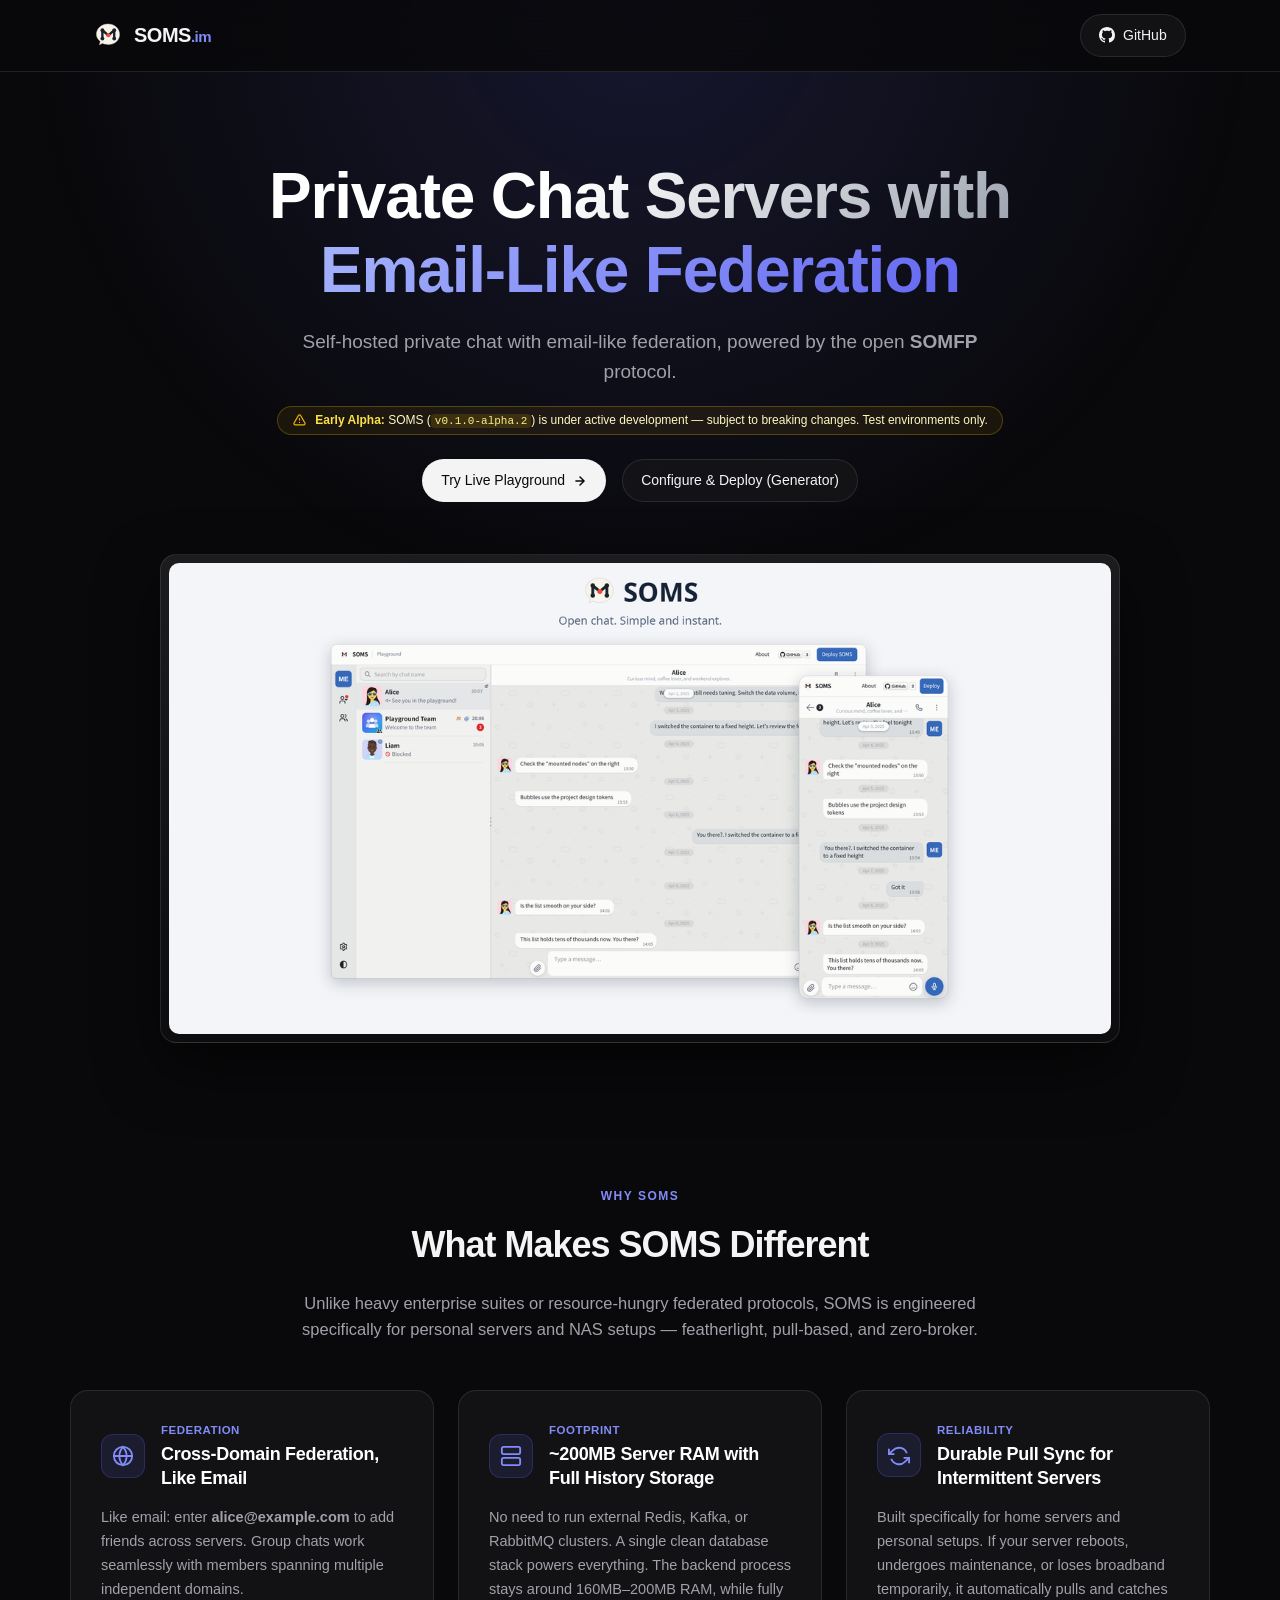
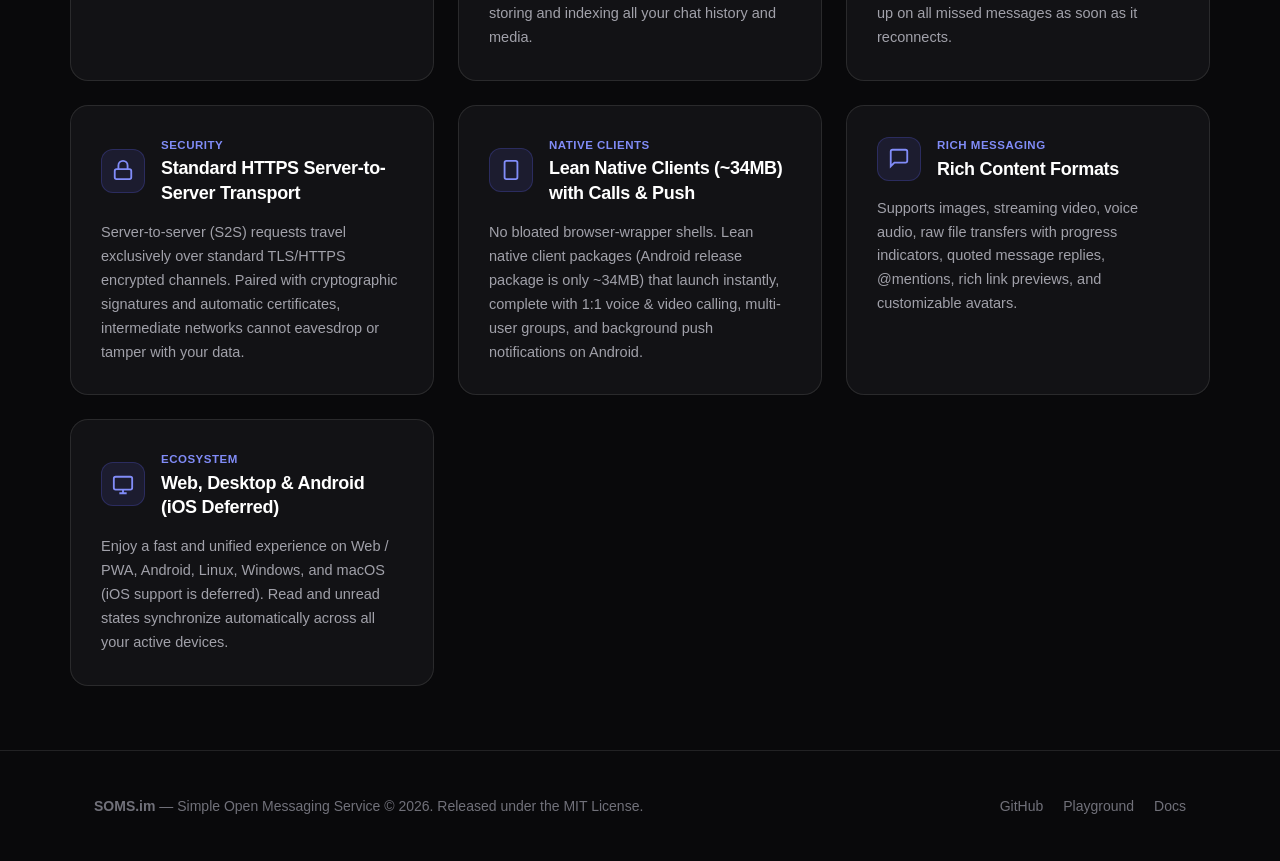
==== commit d8e2424f: "style: compact preview warning, streamline hero copy, and highlight why soms" ====
--- a/index.html
+++ b/index.html
@@ -239,15 +239,15 @@
 
       /* Technical Preview Callout (Yellow Warning) */
       .preview-warning {
-        max-width: 820px;
-        margin: 0 auto 36px;
-        padding: 14px 20px;
-        border-radius: 12px;
+        display: inline-flex;
+        align-items: center;
+        max-width: 100%;
+        margin: 0 auto 24px;
+        padding: 5px 14px;
+        border-radius: 9999px;
         background: rgba(234, 179, 8, 0.08);
         border: 1px solid rgba(234, 179, 8, 0.28);
-        display: flex;
-        align-items: flex-start;
-        gap: 14px;
+        gap: 8px;
         text-align: left;
         backdrop-filter: blur(8px);
       }
@@ -255,13 +255,16 @@
       .preview-warning-icon {
         color: #eab308;
         flex-shrink: 0;
-        margin-top: 2px;
+        display: flex;
+        align-items: center;
       }
 
       .preview-warning-content {
-        font-size: 13.5px;
-        line-height: 1.55;
+        flex: 1;
+        font-size: 12px;
+        line-height: 1.4;
         color: #fef08a;
+        white-space: nowrap;
       }
 
       .preview-warning-content strong {
@@ -271,9 +274,32 @@
 
       .preview-warning-content p {
         margin: 0;
+        padding: 0;
+        max-width: none;
         color: #fef9c3;
-        font-size: 13.5px;
-        line-height: 1.55;
+        font-size: 12px;
+        line-height: 1.4;
+        white-space: nowrap;
+      }
+
+      .preview-warning-content code {
+        font-family: ui-monospace, SFMono-Regular, Menlo, Monaco, Consolas, monospace;
+        font-size: 11px;
+        background: rgba(234, 179, 8, 0.15);
+        padding: 1px 4px;
+        border-radius: 4px;
+        color: #fef08a;
+      }
+
+      @media (max-width: 640px) {
+        .preview-warning {
+          border-radius: 8px;
+          padding: 8px 12px;
+        }
+        .preview-warning-content,
+        .preview-warning-content p {
+          white-space: normal;
+        }
       }
 
       .hero h1 {
@@ -297,11 +323,12 @@
         -webkit-text-fill-color: transparent;
       }
 
-      .hero p {
+      .hero > p,
+      .hero-desc {
         font-size: clamp(16px, 2.2vw, 19px);
         color: var(--text-muted);
         max-width: 720px;
-        margin: 0 auto 36px;
+        margin: 0 auto 20px;
         line-height: 1.55;
       }
 
@@ -619,20 +646,20 @@
           <span class="gradient-text">Private Chat Servers with</span><br />
           <span class="highlight-text">Email-Like Federation</span>
         </h1>
-        <p>
-          The reference implementation of <strong>SOMFP</strong> (Simple Open Messaging Federation Protocol) — an open specification for secure, pull-based server federation, independent identity domains, and cross-server communication.
+        <p class="hero-desc">
+          Self-hosted private chat with email-like federation, powered by the open <strong>SOMFP</strong> protocol.
         </p>
 
         <!-- Technical Preview Callout (Yellow Warning) -->
         <div class="preview-warning" role="alert">
           <div class="preview-warning-icon">
-            <svg width="20" height="20" viewBox="0 0 24 24" fill="none" stroke="currentColor" stroke-width="2">
+            <svg width="15" height="15" viewBox="0 0 24 24" fill="none" stroke="currentColor" stroke-width="2">
               <path stroke-linecap="round" stroke-linejoin="round" d="M12 9v2m0 4h.01m-6.938 4h13.856c1.54 0 2.502-1.667 1.732-3L13.732 4c-.77-1.333-2.694-1.333-3.464 0L3.34 16c-.77 1.333.192 3 1.732 3z"/>
             </svg>
           </div>
           <div class="preview-warning-content">
             <p>
-              <strong>Technical Preview Notice:</strong> SOMS is currently in early alpha (`v0.1.0-alpha.2`). Protocols, APIs, and storage formats are under active development and <strong>subject to breaking changes before beta</strong>. Please use test environments with disposable data, not critical production infrastructure.
+              <strong>Early Alpha:</strong> SOMS (<code>v0.1.0-alpha.2</code>) is under active development — subject to breaking changes. Test environments only.
             </p>
           </div>
         </div>
@@ -654,13 +681,13 @@
         </div>
       </section>
 
-      <!-- Features -->
+      <!-- Why SOMS / What Makes SOMS Different -->
       <section id="why" class="features container">
         <div class="section-header">
-          <span class="section-badge">Features</span>
-          <h2>Self-Hosted &amp; Openly Connected</h2>
+          <span class="section-badge">Why SOMS</span>
+          <h2>What Makes SOMS Different</h2>
           <p>
-            Total data ownership doesn't mean being locked into an isolated island. SOMS combines independent server hosting with open cross-domain federation — running smoothly on your own hardware while letting you connect freely across the web.
+            Unlike heavy enterprise suites or resource-hungry federated protocols, SOMS is engineered specifically for personal servers and NAS setups — featherlight, pull-based, and zero-broker.
           </p>
         </div>
 
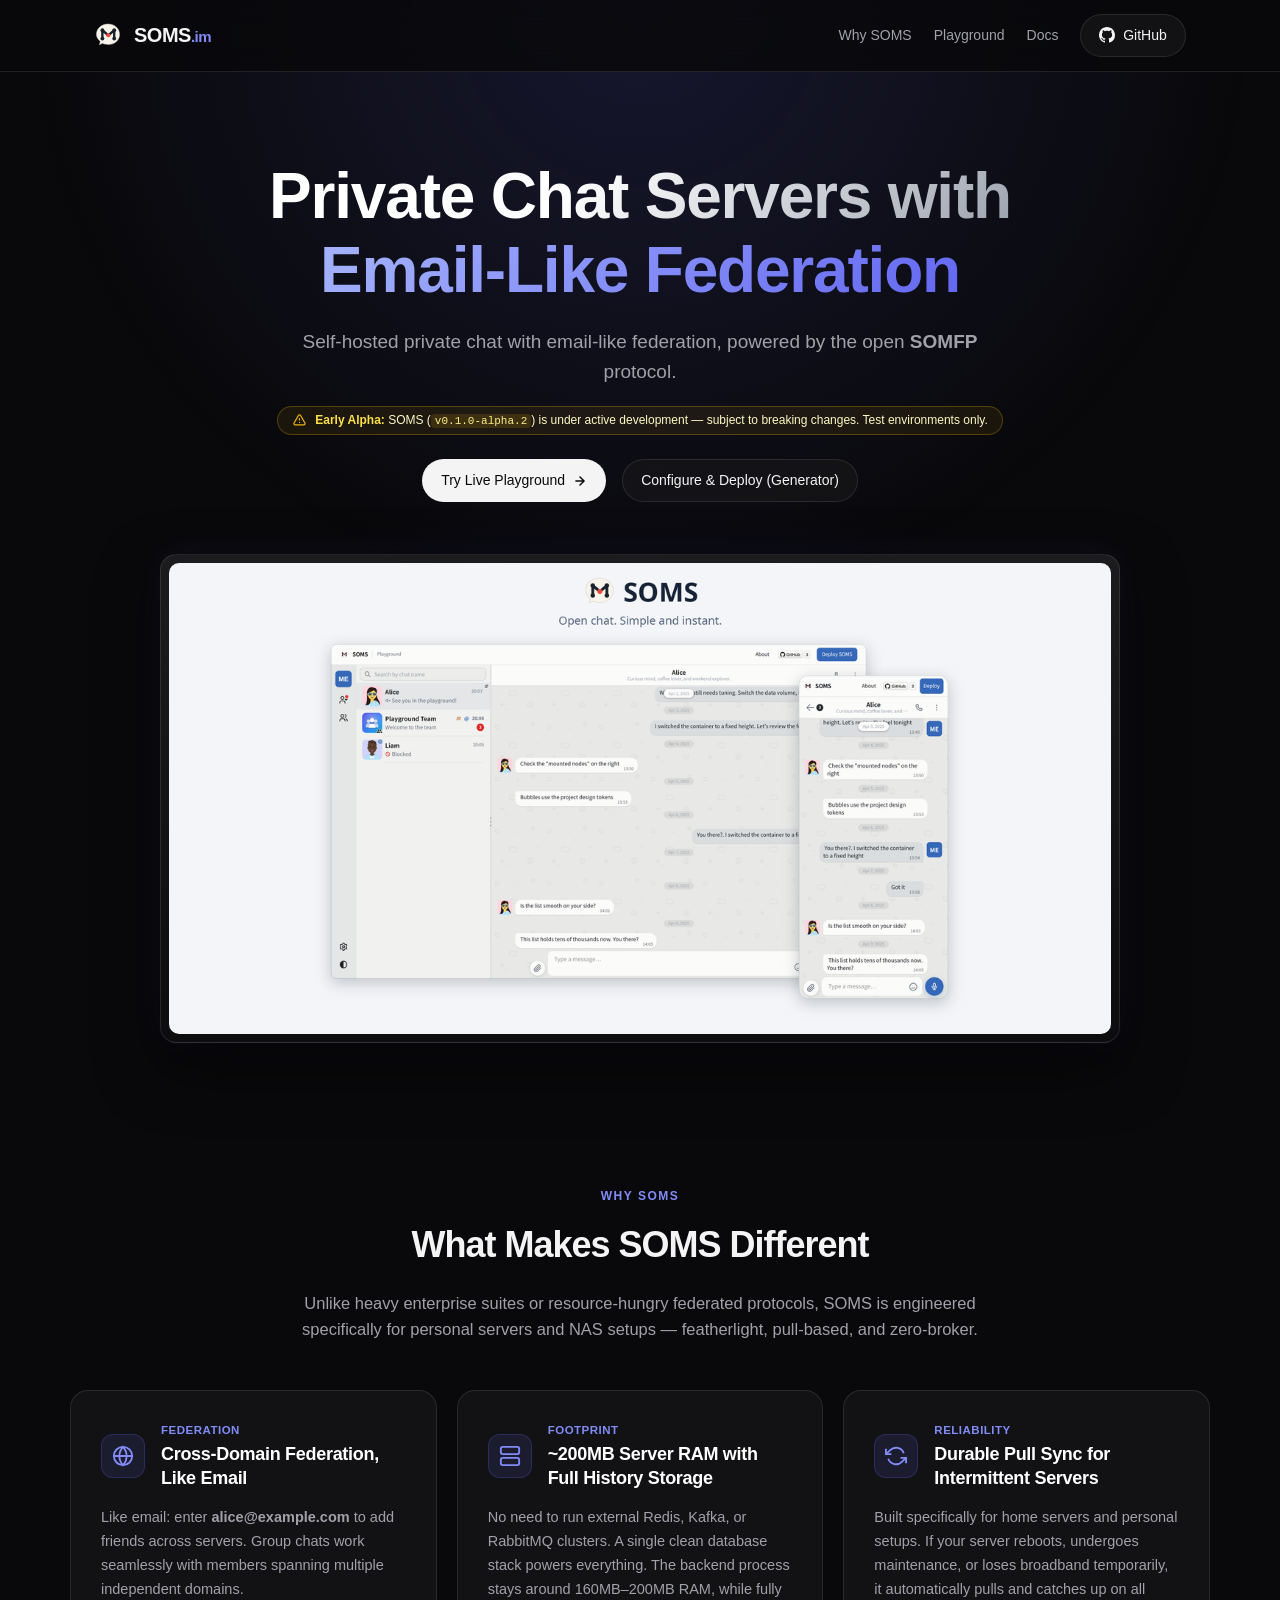
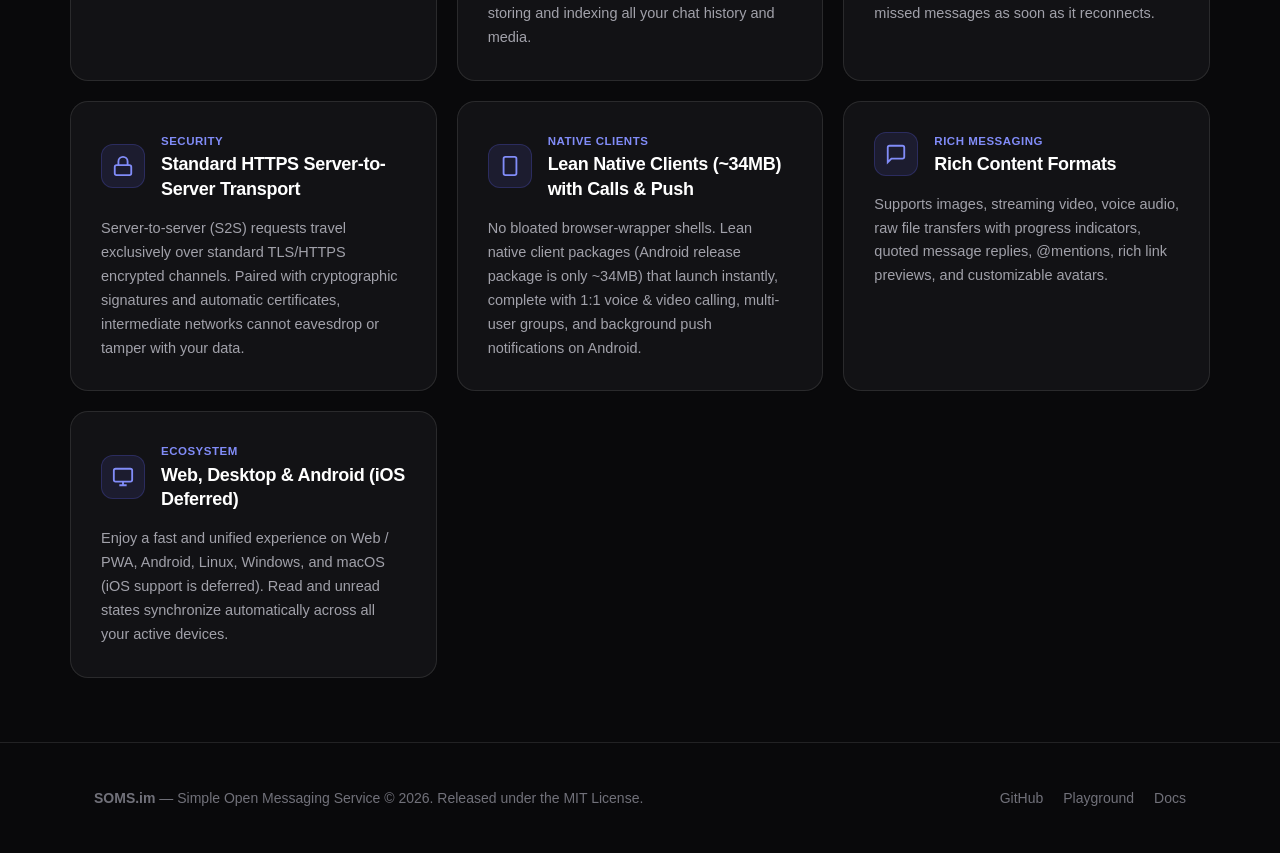
==== commit c2e4b678: "feat: enhance navbar links, clean unused css, and polish responsive design" ====
--- a/index.html
+++ b/index.html
@@ -94,6 +94,10 @@
         padding: 0;
       }
 
+      html {
+        scroll-behavior: smooth;
+      }
+
       body {
         font-family: -apple-system, BlinkMacSystemFont, "Segoe UI", Roboto, "Helvetica Neue", Arial, sans-serif;
         background-color: var(--bg-main);
@@ -133,7 +137,6 @@
         height: 72px;
         display: flex;
         align-items: center;
-        justify-content: space-between;
         border-bottom: 1px solid var(--border-color);
         backdrop-filter: blur(12px);
         -webkit-backdrop-filter: blur(12px);
@@ -143,6 +146,13 @@
         background: rgba(9, 9, 11, 0.85);
       }
 
+      .navbar-container {
+        display: flex;
+        align-items: center;
+        justify-content: space-between;
+        width: 100%;
+      }
+
       .nav-brand {
         display: flex;
         align-items: center;
@@ -166,11 +176,12 @@
       .nav-links {
         display: flex;
         align-items: center;
-        gap: 20px;
+        gap: 22px;
       }
 
       .nav-link {
         font-size: 14px;
+        font-weight: 500;
         color: var(--text-muted);
         transition: color 0.15s ease;
       }
@@ -223,20 +234,6 @@
         text-align: center;
       }
 
-      .hero-pill {
-        display: inline-flex;
-        align-items: center;
-        gap: 8px;
-        padding: 6px 14px;
-        border-radius: 9999px;
-        background: rgba(99, 102, 241, 0.1);
-        border: 1px solid rgba(99, 102, 241, 0.25);
-        color: var(--accent-light);
-        font-size: 13px;
-        font-weight: 500;
-        margin-bottom: 24px;
-      }
-
       /* Technical Preview Callout (Yellow Warning) */
       .preview-warning {
         display: inline-flex;
@@ -349,7 +346,7 @@
         padding: 8px;
         background: linear-gradient(180deg, rgba(255, 255, 255, 0.08) 0%, rgba(255, 255, 255, 0.02) 100%);
         border: 1px solid var(--border-color);
-        box-shadow: 0 24px 60px rgba(0, 0, 0, 0.55);
+        box-shadow: 0 24px 60px rgba(0, 0, 0, 0.55), 0 0 40px rgba(99, 102, 241, 0.08);
       }
 
       .hero-preview img {
@@ -362,6 +359,7 @@
       /* Core Values Grid */
       .features {
         padding: 88px 0 64px;
+        scroll-margin-top: 80px;
       }
 
       .section-header {
@@ -396,8 +394,8 @@
 
       .grid-values {
         display: grid;
-        grid-template-columns: repeat(auto-fit, minmax(340px, 1fr));
-        gap: 24px;
+        grid-template-columns: repeat(auto-fit, minmax(280px, 1fr));
+        gap: 20px;
       }
 
       .card-value {
@@ -492,104 +490,76 @@
         margin: 0;
       }
 
-      /* Deploy Section */
-      .deploy-section {
-        padding: 72px 0 88px;
-      }
-
-      .deploy-card {
-        background: radial-gradient(circle at top right, rgba(99, 102, 241, 0.08), transparent 45%), var(--bg-card);
-        border: 1px solid var(--border-color);
-        border-radius: 20px;
-        padding: 44px;
-        display: grid;
-        grid-template-columns: 1fr 1fr;
-        gap: 40px;
-        align-items: center;
-      }
-
-      @media (max-width: 860px) {
-        .deploy-card {
-          grid-template-columns: 1fr;
-          padding: 28px;
-        }
-      }
-
-      .deploy-info h3 {
-        font-size: 26px;
-        font-weight: 700;
-        margin-bottom: 14px;
-        letter-spacing: -0.5px;
-      }
-
-      .deploy-info p {
-        color: var(--text-muted);
-        margin-bottom: 24px;
-        font-size: 15px;
-      }
-
-      .code-terminal {
-        background: var(--code-bg);
-        border: 1px solid var(--border-color);
-        border-radius: 12px;
-        overflow: hidden;
-      }
-
-      .terminal-header {
-        height: 38px;
-        background: rgba(255, 255, 255, 0.03);
-        border-bottom: 1px solid var(--border-color);
-        display: flex;
-        align-items: center;
-        justify-content: space-between;
-        padding: 0 14px;
-      }
-
-      .terminal-dots {
-        display: flex;
-        gap: 6px;
-      }
-
-      .dot {
-        width: 10px;
-        height: 10px;
-        border-radius: 50%;
-      }
-
-      .dot-red { background: #ef4444; }
-      .dot-yellow { background: #eab308; }
-      .dot-green { background: #22c55e; }
-
-      .copy-btn {
-        background: none;
-        border: none;
-        color: var(--text-sub);
-        font-size: 12px;
-        cursor: pointer;
-        display: flex;
-        align-items: center;
-        gap: 4px;
-        transition: color 0.15s;
-      }
-
-      .copy-btn:hover {
-        color: var(--text-main);
-      }
-
-      .terminal-body {
-        padding: 18px;
-        font-family: ui-monospace, SFMono-Regular, Menlo, Monaco, Consolas, monospace;
-        font-size: 13.5px;
-        color: #e4e4e7;
-        overflow-x: auto;
-      }
-
-      .terminal-body .cmd {
-        color: #818cf8;
-      }
-
-      .terminal-body .comment {
-        color: #71717a;
+      /* Responsive Fine-Tuning */
+      @media (max-width: 768px) {
+        .navbar {
+          height: 64px;
+        }
+
+        .nav-brand {
+          font-size: 18px;
+        }
+
+        .hero {
+          padding: 64px 0 44px;
+        }
+
+        .hero h1 {
+          font-size: clamp(28px, 7vw, 44px);
+        }
+
+        .hero-preview {
+          padding: 5px;
+          border-radius: 12px;
+        }
+
+        .hero-preview img {
+          border-radius: 8px;
+        }
+
+        .features {
+          padding: 64px 0 48px;
+        }
+
+        .section-header {
+          margin-bottom: 36px;
+        }
+
+        .section-header h2 {
+          font-size: 28px;
+        }
+
+        .card-value {
+          padding: 22px;
+          border-radius: 14px;
+        }
+      }
+
+      @media (max-width: 640px) {
+        .nav-links .nav-link {
+          display: none;
+        }
+
+        .footer-inner {
+          flex-direction: column;
+          align-items: flex-start;
+          gap: 16px;
+        }
+      }
+
+      @media (max-width: 480px) {
+        .hero {
+          padding: 52px 0 36px;
+        }
+
+        .hero-actions {
+          flex-direction: column;
+          width: 100%;
+        }
+
+        .hero-actions .btn {
+          width: 100%;
+        }
       }
 
       /* Footer */
@@ -623,12 +593,15 @@
 
     <!-- Navigation -->
     <header class="navbar">
-      <div class="container" style="display: flex; justify-content: space-between; width: 100%;">
+      <div class="container navbar-container">
         <a href="/" class="nav-brand">
           <img src="assets/logo.svg" alt="SOMS.im Logo" width="28" height="28" />
           <span>SOMS<span class="badge-im">.im</span></span>
         </a>
         <nav class="nav-links">
+          <a href="#why" class="nav-link">Why SOMS</a>
+          <a href="https://hapood.github.io/simple-open-messaging-service/" class="nav-link" target="_blank" rel="noopener">Playground</a>
+          <a href="https://github.com/hapood/simple-open-messaging-service/blob/main/docs/deployment/deployment.md" class="nav-link" target="_blank" rel="noopener">Docs</a>
           <a href="https://github.com/hapood/simple-open-messaging-service" class="btn btn-secondary" target="_blank" rel="noopener">
             <svg height="16" width="16" viewBox="0 0 16 16" fill="currentColor">
               <path d="M8 0C3.58 0 0 3.58 0 8c0 3.54 2.29 6.53 5.47 7.59.4.07.55-.17.55-.38 0-.19-.01-.82-.01-1.49-2.01.37-2.53-.49-2.69-.94-.09-.23-.48-.94-.82-1.13-.28-.15-.68-.52-.01-.53.63-.01 1.08.58 1.23.82.72 1.21 1.87.87 2.33.66.07-.52.28-.87.51-1.07-1.78-.2-3.64-.89-3.64-3.95 0-.87.31-1.59.82-2.15-.08-.2-.36-1.02.08-2.12 0 0 .67-.21 2.2.82.64-.18 1.32-.27 2-.27.68 0 1.36.09 2 .27 1.53-1.04 2.2-.82 2.2-.82.44 1.1.16 1.92.08 2.12.51.56.82 1.27.82 2.15 0 3.07-1.87 3.75-3.65 3.95.29.25.54.73.54 1.48 0 1.07-.01 1.93-.01 2.2 0 .21.15.46.55.38A8.013 8.013 0 0016 8c0-4.42-3.58-8-8-8z"></path>
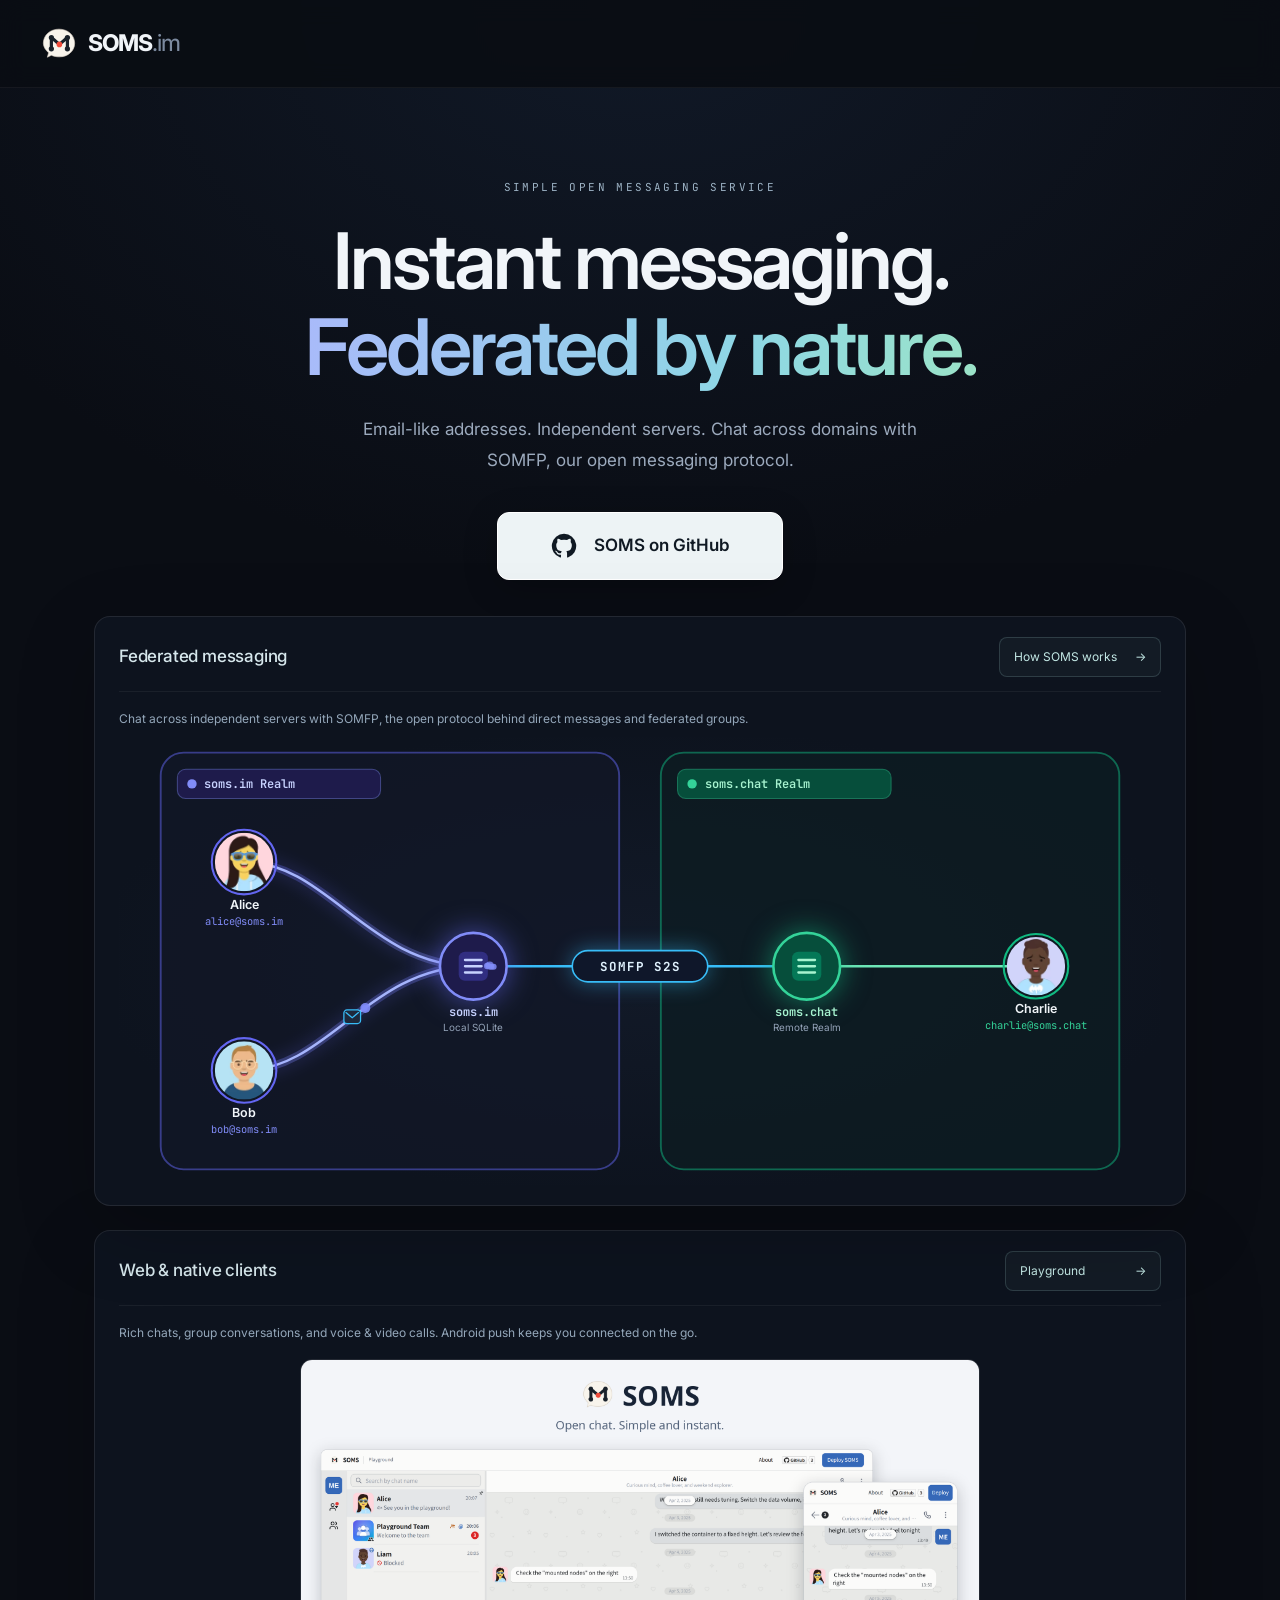
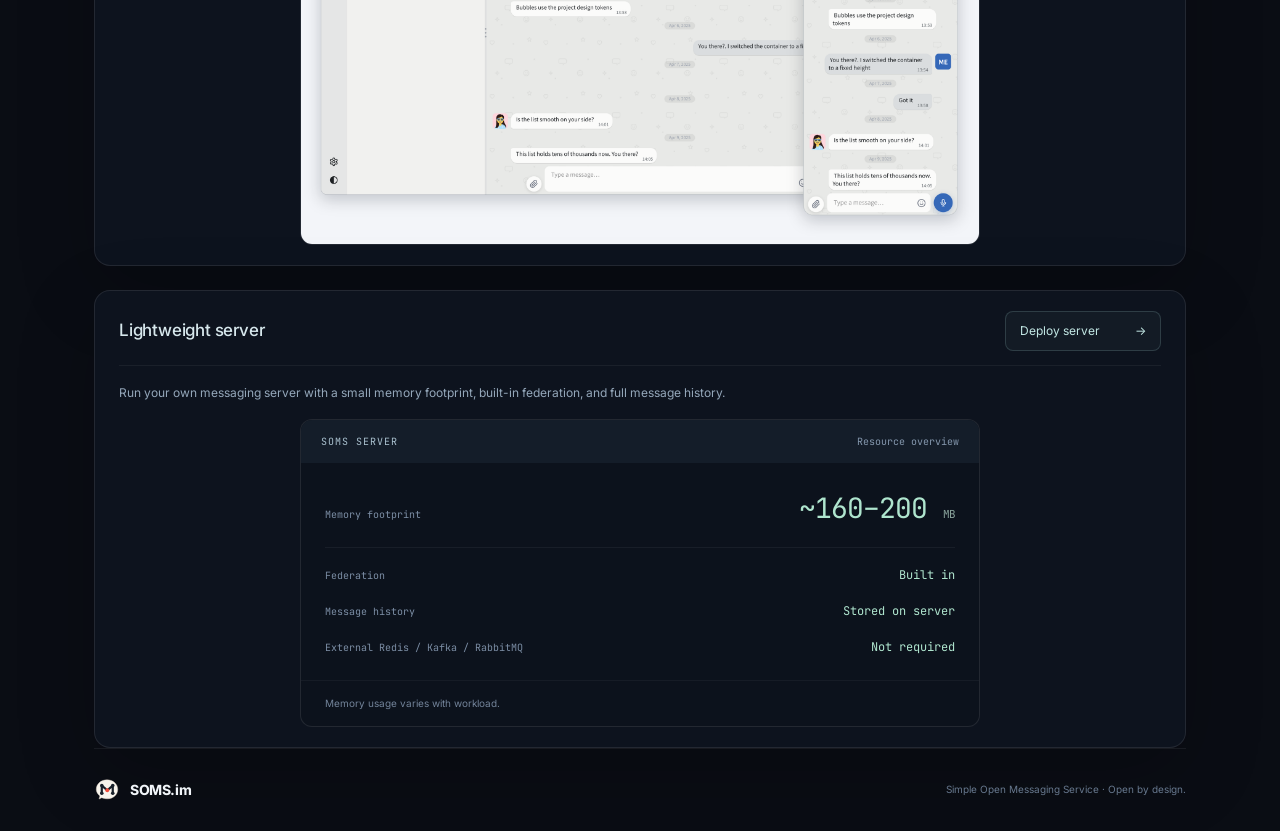
==== commit 973d369b: "feat: redesign landing page and add focused messaging explainers" ====
--- a/index.html
+++ b/index.html
@@ -1,822 +1,174 @@
-<!doctype html>
-<html lang="en">
-  <head>
-    <meta charset="utf-8" />
-    <meta name="viewport" content="width=device-width, initial-scale=1.0" />
-    
-    <!-- Primary Meta Tags -->
-    <title>SOMS.im — Simple Open Messaging Service | Email-Like Federated Chat</title>
-    <meta name="title" content="SOMS.im — Simple Open Messaging Service | Email-Like Federated Chat" />
-    <meta
-      name="description"
-      content="SOMS.im is a self-hosted, federated chat platform for web and native devices. Private domain-based chat, cross-server groups, low ~200MB server memory footprint, full message history, HTTPS server-to-server security, and lightweight clients with 1:1 calling and Android push."
-    />
-    <meta
-      name="keywords"
-      content="soms, soms.im, simple-open-messaging-service, federated chat, self-hosted chat, private messaging, domain chat, cross server group chat"
-    />
-    <meta name="author" content="hapood" />
-    <link rel="canonical" href="https://soms.im/" />
+<!doctype html><html lang="en"><head><meta charset="UTF-8"><meta name="viewport" content="width=device-width, initial-scale=1"><title>SOMS — Self-hosted Instant Messaging, Federated by Nature</title><meta name="description" content="Self-hosted instant messaging with email-like addresses and native federation. Explore lightweight servers, web and native clients, and full message history."><link rel="canonical" href="https://soms.im/"><link rel="icon" type="image/svg+xml" href="/assets/logo.svg"><meta name="theme-color" content="#0a0d14"><meta property="og:title" content="SOMS — Self-hosted Instant Messaging, Federated by Nature"><meta property="og:description" content="Self-hosted instant messaging with email-like addresses and native federation. Explore lightweight servers, web and native clients, and full message history."><meta property="og:image" content="https://soms.im/assets/social-preview.png"><meta name="twitter:card" content="summary_large_image"><link rel="preconnect" href="https://fonts.googleapis.com"><link rel="preconnect" href="https://fonts.gstatic.com" crossorigin><link href="https://fonts.googleapis.com/css2?family=Inter:wght@400;500;600;700;800&family=JetBrains+Mono:wght@400;500;600&display=swap" rel="stylesheet"><link rel="stylesheet" href="/assets/site.css?v=seo-cleanup-1"><script src="/assets/site.js?v=seo-cleanup-1" defer></script><meta property="og:type" content="website"><meta property="og:url" content="https://soms.im/"><meta property="og:site_name" content="SOMS"><meta property="og:image:alt" content="SOMS messaging client"><meta name="twitter:title" content="SOMS — Self-hosted Instant Messaging, Federated by Nature"><meta name="twitter:description" content="Self-hosted instant messaging with email-like addresses and native federation. Explore lightweight servers, web and native clients, and full message history."><meta name="twitter:image" content="https://soms.im/assets/social-preview.png"></head><body data-page="home"><nav class="fixed-nav" aria-label="Main navigation"><a href="/" class="brand-group" aria-label="SOMS home"><img src="/assets/logo.svg" width="38" height="38" alt=""><span>SOMS<span class="brand-domain">.im</span></span></a></nav><main class="page-wrapper"><header class="hero-section hero-minimal">
+<p class="hero-brand-name">Simple Open Messaging Service</p>
+<h1 class="hero-title">Instant messaging.<br><span class="gradient-text">Federated by nature.</span></h1>
+<p class="hero-description">Email-like addresses. Independent servers. Chat across domains with SOMFP, our open messaging protocol.</p>
+<div class="hero-actions"><a class="github-primary" href="https://github.com/hapood/simple-open-messaging-service" target="_blank" rel="noopener noreferrer"><svg width="26" height="26" viewBox="0 0 24 24" fill="currentColor" aria-hidden="true"><path d="M12 .75a11.25 11.25 0 0 0-3.56 21.92c.56.1.77-.24.77-.54v-2.1c-3.13.68-3.79-1.33-3.79-1.33-.51-1.3-1.25-1.65-1.25-1.65-1.02-.7.08-.68.08-.68 1.13.08 1.73 1.16 1.73 1.16 1 1.72 2.64 1.22 3.28.93.1-.73.39-1.22.71-1.5-2.5-.28-5.13-1.25-5.13-5.56 0-1.23.44-2.23 1.16-3.02-.12-.28-.5-1.43.11-2.98 0 0 .95-.3 3.1 1.15a10.8 10.8 0 0 1 5.64 0c2.15-1.46 3.1-1.15 3.1-1.15.61 1.55.23 2.7.11 2.98.72.79 1.16 1.79 1.16 3.02 0 4.32-2.64 5.28-5.15 5.56.4.35.76 1.03.76 2.08v3.09c0 .3.2.65.78.54A11.25 11.25 0 0 0 12 .75Z"/></svg><span>SOMS on GitHub</span></a></div>
+</header><section id="architecture" class="carousel-section" aria-label="Animated messaging demonstration"><div class="carousel-container" id="carouselContainer"><div class="slides-wrapper" id="slidesWrapper"><div class="slide" id="slide1">
+              <div class="home-card-header">
+                <h2>Federated messaging</h2>
+                <a class="home-card-button" href="/how-it-works/messaging/">How SOMS works <span aria-hidden="true">→</span></a>
+              </div>
 
-    <!-- Open Graph / Facebook / Discord -->
-    <meta property="og:type" content="website" />
-    <meta property="og:url" content="https://soms.im/" />
-    <meta property="og:title" content="SOMS.im — Simple Open Messaging Service" />
-    <meta
-      property="og:description"
-      content="Independent private chat servers with native federation. Cross-domain friends and groups, low ~200MB server memory usage, reliable pull sync, standard HTTPS server encryption, and lightweight native apps."
-    />
-    <meta property="og:image" content="https://soms.im/assets/social-preview.png" />
+              <p class="home-card-description federation-description">Chat across independent servers with SOMFP, the open protocol behind direct messages and federated groups.</p>
 
-    <!-- Twitter Card -->
-    <meta name="twitter:card" content="summary_large_image" />
-    <meta name="twitter:url" content="https://soms.im/" />
-    <meta name="twitter:title" content="SOMS.im — Simple Open Messaging Service" />
-    <meta
-      name="twitter:description"
-      content="Independent private chat servers with native federation. Low ~200MB server memory usage, full history storage, HTTPS server-to-server security, and lightweight cross-platform apps."
-    />
-    <meta name="twitter:image" content="https://soms.im/assets/social-preview.png" />
+              <!-- Stage 1 SVG -->
+              <div class="stage-svg-wrap" id="stage1Wrap">
+                <svg id="svgAct1" viewBox="0 15 1000 430" preserveAspectRatio="xMidYMid meet">
+                  <defs>
+                    <linearGradient id="gradIndigo" x1="0%" y1="0%" x2="100%" y2="100%">
+                      <stop offset="0%" stop-color="#818cf8"/>
+                      <stop offset="100%" stop-color="#4f46e5"/>
+                    </linearGradient>
+                    <linearGradient id="gradCyan" x1="0%" y1="0%" x2="100%" y2="100%">
+                      <stop offset="0%" stop-color="#38bdf8"/>
+                      <stop offset="100%" stop-color="#0284c7"/>
+                    </linearGradient>
+                    <linearGradient id="gradEmerald" x1="0%" y1="0%" x2="100%" y2="100%">
+                      <stop offset="0%" stop-color="#34d399"/>
+                      <stop offset="100%" stop-color="#059669"/>
+                    </linearGradient>
 
-    <!-- Favicon & Touch Icons -->
-    <link rel="icon" type="image/svg+xml" href="assets/logo.svg" />
-    <link rel="shortcut icon" href="assets/favicon.ico" />
-    <meta name="theme-color" content="#18181b" />
+                    <!-- Solid Conduits Gradients (No dashes) -->
+                    <linearGradient id="conduitIntGlow" x1="0%" y1="0%" x2="100%" y2="100%">
+                      <stop offset="0%" stop-color="#6366f1"/>
+                      <stop offset="100%" stop-color="#818cf8"/>
+                    </linearGradient>
+                    <linearGradient id="conduitS2SGlow" x1="0%" y1="50%" x2="100%" y2="50%">
+                      <stop offset="0%" stop-color="#6366f1"/>
+                      <stop offset="50%" stop-color="#38bdf8"/>
+                      <stop offset="100%" stop-color="#10b981"/>
+                    </linearGradient>
 
-    <!-- Schema.org JSON-LD -->
-    <script type="application/ld+json">
-      {
-        "@context": "https://schema.org",
-        "@type": "SoftwareApplication",
-        "name": "SOMS.im",
-        "alternateName": [
-          "SOMS",
-          "Simple Open Messaging Service",
-          "simple-open-messaging-service"
-        ],
-        "url": "https://soms.im/",
-        "operatingSystem": "Web, Android, Linux, Windows, macOS",
-        "applicationCategory": "CommunicationApplication",
-        "license": "https://opensource.org/licenses/MIT",
-        "offers": {
-          "@type": "Offer",
-          "price": "0",
-          "priceCurrency": "USD"
-        },
-        "author": {
-          "@type": "Person",
-          "name": "hapood",
-          "url": "https://github.com/hapood"
-        },
-        "description": "SOMS.im is an open-source, self-hosted, and federated chat platform for web and native devices. Private servers with native cross-domain federation."
-      }
-    </script>
+                    <!-- Clip Paths for Avatars -->
+                    <clipPath id="clipAlice1"><circle cx="120" cy="135" r="28" /></clipPath>
+                    <clipPath id="clipBob1"><circle cx="120" cy="335" r="28" /></clipPath>
+                    <clipPath id="clipCharlie1"><circle cx="880" cy="235" r="28" /></clipPath>
+                  </defs>
 
-    <style>
-      :root {
-        --bg-main: #09090b;
-        --bg-card: rgba(24, 24, 27, 0.7);
-        --bg-card-hover: rgba(39, 39, 42, 0.8);
-        --border-color: rgba(255, 255, 255, 0.1);
-        --text-main: #f4f4f5;
-        --text-muted: #a1a1aa;
-        --text-sub: #71717a;
-        --accent: #6366f1;
-        --accent-hover: #4f46e5;
-        --accent-light: #818cf8;
-        --code-bg: #141417;
-        --glow-primary: radial-gradient(circle at 50% 0%, rgba(99, 102, 241, 0.16) 0%, transparent 65%);
-      }
+                  <!-- Realm 1: soms.im -->
+                  <g class="realm-box">
+                    <rect x="40" y="30" width="440" height="400" rx="22" fill="#121727" fill-opacity="0.75" stroke="#6366f1" stroke-width="1.8" stroke-opacity="0.5"/>
+                    <rect x="56" y="46" width="195" height="28" rx="8" fill="#1e1b4b" stroke="#818cf8" stroke-width="1" stroke-opacity="0.4"/>
+                    <circle cx="70" cy="60" r="4.5" fill="#818cf8"/>
+                    <text x="82" y="64" fill="#c7d2fe" font-size="11.5" font-family="'JetBrains Mono', monospace" font-weight="600">soms.im Realm</text>
+                  </g>
 
-      * {
-        box-sizing: border-box;
-        margin: 0;
-        padding: 0;
-      }
+                  <!-- Realm 2: soms.chat -->
+                  <g class="realm-box">
+                    <rect x="520" y="30" width="440" height="400" rx="22" fill="#0c1d22" fill-opacity="0.75" stroke="#10b981" stroke-width="1.8" stroke-opacity="0.5"/>
+                    <rect x="536" y="46" width="205" height="28" rx="8" fill="#064e3b" stroke="#34d399" stroke-width="1" stroke-opacity="0.4"/>
+                    <circle cx="550" cy="60" r="4.5" fill="#34d399"/>
+                    <text x="562" y="64" fill="#a7f3d0" font-size="11.5" font-family="'JetBrains Mono', monospace" font-weight="600">soms.chat Realm</text>
+                  </g>
 
-      html {
-        scroll-behavior: smooth;
-      }
+                  <!-- SOLID CONDUITS (Full Solid Lines) -->
+                  <!-- Internal Conduits in soms.im -->
+                  <path id="pathAliceToHub1" d="M 120 135 C 200 135, 240 235, 340 235" class="solid-conduit-glow" stroke="url(#conduitIntGlow)"/>
+                  <path d="M 120 135 C 200 135, 240 235, 340 235" class="solid-conduit-core" stroke="#a5b4fc"/>
 
-      body {
-        font-family: -apple-system, BlinkMacSystemFont, "Segoe UI", Roboto, "Helvetica Neue", Arial, sans-serif;
-        background-color: var(--bg-main);
-        color: var(--text-main);
-        line-height: 1.6;
-        overflow-x: hidden;
-        -webkit-font-smoothing: antialiased;
-      }
+                  <path id="pathBobToHub1" d="M 120 335 C 200 335, 240 235, 340 235" class="solid-conduit-glow" stroke="url(#conduitIntGlow)"/>
+                  <path d="M 120 335 C 200 335, 240 235, 340 235" class="solid-conduit-core" stroke="#a5b4fc"/>
 
-      a {
-        color: inherit;
-        text-decoration: none;
-      }
+                  <!-- S2S Bridge Conduit (Solid Trunk) -->
+                  <path id="pathS2SBridge1" d="M 340 235 L 660 235" class="solid-conduit-glow" stroke="url(#conduitS2SGlow)" stroke-width="8.5"/>
+                  <path d="M 340 235 L 660 235" class="solid-conduit-core" stroke="#38bdf8" stroke-width="3"/>
 
-      .ambient-glow {
-        position: fixed;
-        top: 0;
-        left: 50%;
-        transform: translateX(-50%);
-        width: 100vw;
-        height: 700px;
-        background: var(--glow-primary);
-        pointer-events: none;
-        z-index: 0;
-      }
+                  <!-- Hub to Charlie Conduit in soms.chat -->
+                  <path id="pathHubToCharlie1" d="M 660 235 L 880 235" class="solid-conduit-glow" stroke="url(#gradEmerald)"/>
+                  <path d="M 660 235 L 880 235" class="solid-conduit-core" stroke="#6ee7b7"/>
 
-      .container {
-        max-width: 1140px;
-        margin: 0 auto;
-        padding: 0 24px;
-        position: relative;
-        z-index: 1;
-      }
+                  <!-- SOMFP S2S Badge (Simplified: Clean capsule, no lightning icon) -->
+                  <g transform="translate(500, 235)">
+                    <rect x="-65" y="-15" width="130" height="30" rx="15" fill="#0f172a" stroke="#38bdf8" stroke-width="1.5" filter="drop-shadow(0 0 10px rgba(56, 189, 248, 0.45))"/>
+                    <text x="0" y="5" text-anchor="middle" fill="#e0f2fe" font-size="12" font-family="'JetBrains Mono', monospace" font-weight="700" letter-spacing="0.08em">SOMFP S2S</text>
+                  </g>
 
-      /* Navbar */
-      .navbar {
-        height: 72px;
-        display: flex;
-        align-items: center;
-        border-bottom: 1px solid var(--border-color);
-        backdrop-filter: blur(12px);
-        -webkit-backdrop-filter: blur(12px);
-        position: sticky;
-        top: 0;
-        z-index: 50;
-        background: rgba(9, 9, 11, 0.85);
-      }
+                  <!-- soms.im Server Node -->
+                  <g transform="translate(340, 235)">
+                    <circle cx="0" cy="0" r="32" fill="#1e1b4b" stroke="#818cf8" stroke-width="2.5" filter="drop-shadow(0 0 14px rgba(99, 102, 241, 0.6))"/>
+                    <rect x="-14" y="-14" width="28" height="28" rx="6" fill="#312e81"/>
+                    <path d="M -8 -6 L 8 -6 M -8 0 L 8 0 M -8 6 L 8 6" stroke="#c7d2fe" stroke-width="2.2" stroke-linecap="round"/>
+                    <text x="0" y="48" text-anchor="middle" fill="#c7d2fe" font-size="11.5" font-family="'JetBrains Mono', monospace" font-weight="600">soms.im</text>
+                    <text x="0" y="62" text-anchor="middle" fill="#94a3b8" font-size="9.5">Local SQLite</text>
+                  </g>
 
-      .navbar-container {
-        display: flex;
-        align-items: center;
-        justify-content: space-between;
-        width: 100%;
-      }
+                  <!-- soms.chat Server Node -->
+                  <g transform="translate(660, 235)">
+                    <circle cx="0" cy="0" r="32" fill="#064e3b" stroke="#34d399" stroke-width="2.5" filter="drop-shadow(0 0 14px rgba(16, 185, 129, 0.6))"/>
+                    <rect x="-14" y="-14" width="28" height="28" rx="6" fill="#047857"/>
+                    <path d="M -8 -6 L 8 -6 M -8 0 L 8 0 M -8 6 L 8 6" stroke="#a7f3d0" stroke-width="2.2" stroke-linecap="round"/>
+                    <text x="0" y="48" text-anchor="middle" fill="#a7f3d0" font-size="11.5" font-family="'JetBrains Mono', monospace" font-weight="600">soms.chat</text>
+                    <text x="0" y="62" text-anchor="middle" fill="#94a3b8" font-size="9.5">Remote Realm</text>
+                  </g>
 
-      .nav-brand {
-        display: flex;
-        align-items: center;
-        gap: 12px;
-        font-weight: 700;
-        font-size: 20px;
-        letter-spacing: -0.5px;
-      }
+                  <!-- User Avatars with Dual Ping Rings & Bounce Wrapper -->
+                  <!-- Alice -->
+                  <g class="user-node" id="nodeAlice1">
+                    <circle id="pingAlice1_1" class="ping-circle-1" cx="120" cy="135" r="28" stroke="#818cf8"/>
+                    <circle id="pingAlice1_2" class="ping-circle-2" cx="120" cy="135" r="28" stroke="#38bdf8"/>
+                    <circle cx="120" cy="135" r="31" fill="none" stroke="#6366f1" stroke-width="2"/>
+                    <image href="/assets/avatars/alice.webp" x="92" y="107" width="56" height="56" clip-path="url(#clipAlice1)"/>
+                    <text x="120" y="180" text-anchor="middle" fill="#f1f5f9" font-size="12" font-weight="600">Alice</text>
+                    <text x="120" y="195" text-anchor="middle" fill="#818cf8" font-size="10" font-family="'JetBrains Mono', monospace">alice@soms.im</text>
+                  </g>
 
-      .nav-brand img {
-        width: 28px;
-        height: 28px;
-      }
+                  <!-- Bob -->
+                  <g class="user-node" id="nodeBob1">
+                    <circle id="pingBob1_1" class="ping-circle-1" cx="120" cy="335" r="28" stroke="#818cf8"/>
+                    <circle id="pingBob1_2" class="ping-circle-2" cx="120" cy="335" r="28" stroke="#38bdf8"/>
+                    <circle cx="120" cy="335" r="31" fill="none" stroke="#6366f1" stroke-width="2"/>
+                    <image href="/assets/avatars/noah.webp" x="92" y="307" width="56" height="56" clip-path="url(#clipBob1)"/>
+                    <text x="120" y="380" text-anchor="middle" fill="#f1f5f9" font-size="12" font-weight="600">Bob</text>
+                    <text x="120" y="395" text-anchor="middle" fill="#818cf8" font-size="10" font-family="'JetBrains Mono', monospace">bob@soms.im</text>
+                  </g>
 
-      .nav-brand .badge-im {
-        color: var(--accent-light);
-        font-weight: 600;
-        font-size: 15px;
-      }
+                  <!-- Charlie -->
+                  <g class="user-node" id="nodeCharlie1">
+                    <circle id="pingCharlie1_1" class="ping-circle-1" cx="880" cy="235" r="28" stroke="#34d399"/>
+                    <circle id="pingCharlie1_2" class="ping-circle-2" cx="880" cy="235" r="28" stroke="#38bdf8"/>
+                    <circle cx="880" cy="235" r="31" fill="none" stroke="#10b981" stroke-width="2"/>
+                    <image href="/assets/avatars/liam.webp" x="852" y="207" width="56" height="56" clip-path="url(#clipCharlie1)"/>
+                    <text x="880" y="280" text-anchor="middle" fill="#f1f5f9" font-size="12" font-weight="600">Charlie</text>
+                    <text x="880" y="295" text-anchor="middle" fill="#34d399" font-size="10" font-family="'JetBrains Mono', monospace">charlie@soms.chat</text>
+                  </g>
 
-      .nav-links {
-        display: flex;
-        align-items: center;
-        gap: 22px;
-      }
+                  <!-- Native SVG Dynamic Particle Trail Pool (Slide 1) -->
+                  <g id="particleContainer1"></g>
 
-      .nav-link {
-        font-size: 14px;
-        font-weight: 500;
-        color: var(--text-muted);
-        transition: color 0.15s ease;
-      }
+                  <!-- Native SVG Message Sender Toast Badge (100% Vector Responsive) -->
+                  <g id="svgToast1" class="svg-sender-badge" transform="translate(120, 82)" opacity="0">
+                    <rect id="toast1Bg" x="-54" y="-14" width="108" height="28" rx="14" fill="#0f172a" fill-opacity="0.95" stroke="#38bdf8" stroke-width="1.3" filter="drop-shadow(0 0 10px rgba(56, 189, 248, 0.45))"/>
+                    <!-- Small Envelope Icon -->
+                    <g id="toast1Icon" transform="translate(-42, -7)">
+                      <rect x="0" y="0" width="16" height="13" rx="3" fill="#1e293b" stroke="#38bdf8" stroke-width="1.2"/>
+                      <path d="M 2 2.5 L 8 7.5 L 14 2.5" fill="none" stroke="#38bdf8" stroke-width="1.2" stroke-linecap="round"/>
+                    </g>
+                    <!-- Text Target -->
+                    <text id="toast1Text" x="-18" y="4.5" fill="#e0f2fe" font-size="11.5" font-family="'JetBrains Mono', monospace" font-weight="600">to bob</text>
+                  </g>
 
-      .nav-link:hover {
-        color: var(--text-main);
-      }
-
-      .btn {
-        display: inline-flex;
-        align-items: center;
-        justify-content: center;
-        gap: 8px;
-        padding: 9px 18px;
-        border-radius: 9999px;
-        font-size: 14px;
-        font-weight: 500;
-        transition: all 0.2s cubic-bezier(0.16, 1, 0.3, 1);
-        cursor: pointer;
-        border: 1px solid transparent;
-      }
-
-      .btn-primary {
-        background: var(--text-main);
-        color: #09090b;
-      }
-
-      .btn-primary:hover {
-        background: #ffffff;
-        box-shadow: 0 0 20px rgba(255, 255, 255, 0.3);
-        transform: translateY(-1px);
-      }
-
-      .btn-secondary {
-        background: var(--bg-card);
-        color: var(--text-main);
-        border: 1px solid var(--border-color);
-        backdrop-filter: blur(8px);
-      }
-
-      .btn-secondary:hover {
-        background: var(--bg-card-hover);
-        border-color: rgba(255, 255, 255, 0.2);
-        transform: translateY(-1px);
-      }
-
-      /* Hero Section */
-      .hero {
-        padding: 88px 0 56px;
-        text-align: center;
-      }
-
-      /* Technical Preview Callout (Yellow Warning) */
-      .preview-warning {
-        display: inline-flex;
-        align-items: center;
-        max-width: 100%;
-        margin: 0 auto 24px;
-        padding: 5px 14px;
-        border-radius: 9999px;
-        background: rgba(234, 179, 8, 0.08);
-        border: 1px solid rgba(234, 179, 8, 0.28);
-        gap: 8px;
-        text-align: left;
-        backdrop-filter: blur(8px);
-      }
-
-      .preview-warning-icon {
-        color: #eab308;
-        flex-shrink: 0;
-        display: flex;
-        align-items: center;
-      }
-
-      .preview-warning-content {
-        flex: 1;
-        font-size: 12px;
-        line-height: 1.4;
-        color: #fef08a;
-        white-space: nowrap;
-      }
-
-      .preview-warning-content strong {
-        color: #fde047;
-        font-weight: 600;
-      }
-
-      .preview-warning-content p {
-        margin: 0;
-        padding: 0;
-        max-width: none;
-        color: #fef9c3;
-        font-size: 12px;
-        line-height: 1.4;
-        white-space: nowrap;
-      }
-
-      .preview-warning-content code {
-        font-family: ui-monospace, SFMono-Regular, Menlo, Monaco, Consolas, monospace;
-        font-size: 11px;
-        background: rgba(234, 179, 8, 0.15);
-        padding: 1px 4px;
-        border-radius: 4px;
-        color: #fef08a;
-      }
-
-      @media (max-width: 640px) {
-        .preview-warning {
-          border-radius: 8px;
-          padding: 8px 12px;
-        }
-        .preview-warning-content,
-        .preview-warning-content p {
-          white-space: normal;
-        }
-      }
-
-      .hero h1 {
-        font-size: clamp(34px, 5.5vw, 64px);
-        font-weight: 800;
-        line-height: 1.15;
-        letter-spacing: -1.2px;
-        max-width: 960px;
-        margin: 0 auto 20px;
-      }
-
-      .hero h1 .gradient-text {
-        background: linear-gradient(135deg, #ffffff 40%, #9ca3af 100%);
-        -webkit-background-clip: text;
-        -webkit-text-fill-color: transparent;
-      }
-
-      .hero h1 .highlight-text {
-        background: linear-gradient(135deg, #a5b4fc 0%, #6366f1 100%);
-        -webkit-background-clip: text;
-        -webkit-text-fill-color: transparent;
-      }
-
-      .hero > p,
-      .hero-desc {
-        font-size: clamp(16px, 2.2vw, 19px);
-        color: var(--text-muted);
-        max-width: 720px;
-        margin: 0 auto 20px;
-        line-height: 1.55;
-      }
-
-      .hero-actions {
-        display: flex;
-        align-items: center;
-        justify-content: center;
-        gap: 16px;
-        flex-wrap: wrap;
-        margin-bottom: 52px;
-      }
-
-      .hero-preview {
-        position: relative;
-        max-width: 960px;
-        margin: 0 auto;
-        border-radius: 16px;
-        padding: 8px;
-        background: linear-gradient(180deg, rgba(255, 255, 255, 0.08) 0%, rgba(255, 255, 255, 0.02) 100%);
-        border: 1px solid var(--border-color);
-        box-shadow: 0 24px 60px rgba(0, 0, 0, 0.55), 0 0 40px rgba(99, 102, 241, 0.08);
-      }
-
-      .hero-preview img {
-        width: 100%;
-        height: auto;
-        border-radius: 10px;
-        display: block;
-      }
-
-      /* Core Values Grid */
-      .features {
-        padding: 88px 0 64px;
-        scroll-margin-top: 80px;
-      }
-
-      .section-header {
-        text-align: center;
-        margin-bottom: 48px;
-      }
-
-      .section-badge {
-        font-size: 12px;
-        text-transform: uppercase;
-        letter-spacing: 1.5px;
-        color: var(--accent-light);
-        font-weight: 600;
-        margin-bottom: 10px;
-        display: block;
-      }
-
-      .section-header h2 {
-        font-size: 36px;
-        font-weight: 700;
-        letter-spacing: -1px;
-        margin-bottom: 16px;
-      }
-
-      .section-header p {
-        color: var(--text-muted);
-        font-size: 16.5px;
-        max-width: 720px;
-        margin: 0 auto;
-        line-height: 1.6;
-      }
-
-      .grid-values {
-        display: grid;
-        grid-template-columns: repeat(auto-fit, minmax(280px, 1fr));
-        gap: 20px;
-      }
-
-      .card-value {
-        background: var(--bg-card);
-        border: 1px solid var(--border-color);
-        border-radius: 18px;
-        padding: 30px;
-        backdrop-filter: blur(12px);
-        transition: all 0.25s cubic-bezier(0.16, 1, 0.3, 1);
-        display: flex;
-        flex-direction: column;
-        position: relative;
-        overflow: hidden;
-      }
-
-      .card-value::before {
-        content: "";
-        position: absolute;
-        top: 0;
-        left: 0;
-        right: 0;
-        height: 1px;
-        background: linear-gradient(90deg, transparent, rgba(255, 255, 255, 0.15), transparent);
-        opacity: 0;
-        transition: opacity 0.3s ease;
-      }
-
-      .card-value:hover {
-        background: var(--bg-card-hover);
-        border-color: rgba(99, 102, 241, 0.35);
-        transform: translateY(-3px);
-        box-shadow: 0 16px 36px rgba(0, 0, 0, 0.35);
-      }
-
-      .card-value:hover::before {
-        opacity: 1;
-      }
-
-      .card-header-row {
-        display: flex;
-        align-items: center;
-        gap: 16px;
-        margin-bottom: 16px;
-      }
-
-      .card-icon {
-        width: 44px;
-        height: 44px;
-        border-radius: 12px;
-        background: rgba(99, 102, 241, 0.12);
-        border: 1px solid rgba(99, 102, 241, 0.24);
-        display: flex;
-        align-items: center;
-        justify-content: center;
-        color: var(--accent-light);
-        flex-shrink: 0;
-      }
-
-      .card-icon svg {
-        width: 22px;
-        height: 22px;
-      }
-
-      .card-header-titles {
-        display: flex;
-        flex-direction: column;
-        gap: 2px;
-      }
-
-      .card-tag {
-        display: inline-block;
-        font-size: 11.5px;
-        font-weight: 600;
-        color: var(--accent-light);
-        letter-spacing: 0.5px;
-        text-transform: uppercase;
-      }
-
-      .card-value h3 {
-        font-size: 18px;
-        font-weight: 700;
-        line-height: 1.35;
-        color: #ffffff;
-        letter-spacing: -0.3px;
-        margin: 0;
-      }
-
-      .card-value p {
-        color: var(--text-muted);
-        font-size: 14.5px;
-        line-height: 1.65;
-        margin: 0;
-      }
-
-      /* Responsive Fine-Tuning */
-      @media (max-width: 768px) {
-        .navbar {
-          height: 64px;
-        }
-
-        .nav-brand {
-          font-size: 18px;
-        }
-
-        .hero {
-          padding: 64px 0 44px;
-        }
-
-        .hero h1 {
-          font-size: clamp(28px, 7vw, 44px);
-        }
-
-        .hero-preview {
-          padding: 5px;
-          border-radius: 12px;
-        }
-
-        .hero-preview img {
-          border-radius: 8px;
-        }
-
-        .features {
-          padding: 64px 0 48px;
-        }
-
-        .section-header {
-          margin-bottom: 36px;
-        }
-
-        .section-header h2 {
-          font-size: 28px;
-        }
-
-        .card-value {
-          padding: 22px;
-          border-radius: 14px;
-        }
-      }
-
-      @media (max-width: 640px) {
-        .nav-links .nav-link {
-          display: none;
-        }
-
-        .footer-inner {
-          flex-direction: column;
-          align-items: flex-start;
-          gap: 16px;
-        }
-      }
-
-      @media (max-width: 480px) {
-        .hero {
-          padding: 52px 0 36px;
-        }
-
-        .hero-actions {
-          flex-direction: column;
-          width: 100%;
-        }
-
-        .hero-actions .btn {
-          width: 100%;
-        }
-      }
-
-      /* Footer */
-      footer {
-        border-top: 1px solid var(--border-color);
-        padding: 44px 0;
-        color: var(--text-sub);
-        font-size: 14px;
-      }
-
-      .footer-inner {
-        display: flex;
-        align-items: center;
-        justify-content: space-between;
-        flex-wrap: wrap;
-        gap: 16px;
-      }
-
-      .footer-links {
-        display: flex;
-        gap: 20px;
-      }
-
-      .footer-links a:hover {
-        color: var(--text-main);
-      }
-    </style>
-  </head>
-  <body>
-    <div class="ambient-glow"></div>
-
-    <!-- Navigation -->
-    <header class="navbar">
-      <div class="container navbar-container">
-        <a href="/" class="nav-brand">
-          <img src="assets/logo.svg" alt="SOMS.im Logo" width="28" height="28" />
-          <span>SOMS<span class="badge-im">.im</span></span>
-        </a>
-        <nav class="nav-links">
-          <a href="#why" class="nav-link">Why SOMS</a>
-          <a href="https://hapood.github.io/simple-open-messaging-service/" class="nav-link" target="_blank" rel="noopener">Playground</a>
-          <a href="https://github.com/hapood/simple-open-messaging-service/blob/main/docs/deployment/deployment.md" class="nav-link" target="_blank" rel="noopener">Docs</a>
-          <a href="https://github.com/hapood/simple-open-messaging-service" class="btn btn-secondary" target="_blank" rel="noopener">
-            <svg height="16" width="16" viewBox="0 0 16 16" fill="currentColor">
-              <path d="M8 0C3.58 0 0 3.58 0 8c0 3.54 2.29 6.53 5.47 7.59.4.07.55-.17.55-.38 0-.19-.01-.82-.01-1.49-2.01.37-2.53-.49-2.69-.94-.09-.23-.48-.94-.82-1.13-.28-.15-.68-.52-.01-.53.63-.01 1.08.58 1.23.82.72 1.21 1.87.87 2.33.66.07-.52.28-.87.51-1.07-1.78-.2-3.64-.89-3.64-3.95 0-.87.31-1.59.82-2.15-.08-.2-.36-1.02.08-2.12 0 0 .67-.21 2.2.82.64-.18 1.32-.27 2-.27.68 0 1.36.09 2 .27 1.53-1.04 2.2-.82 2.2-.82.44 1.1.16 1.92.08 2.12.51.56.82 1.27.82 2.15 0 3.07-1.87 3.75-3.65 3.95.29.25.54.73.54 1.48 0 1.07-.01 1.93-.01 2.2 0 .21.15.46.55.38A8.013 8.013 0 0016 8c0-4.42-3.58-8-8-8z"></path>
-            </svg>
-            GitHub
-          </a>
-        </nav>
-      </div>
-    </header>
-
-    <!-- Hero Section -->
-    <main>
-      <section class="hero container">
-        <h1>
-          <span class="gradient-text">Private Chat Servers with</span><br />
-          <span class="highlight-text">Email-Like Federation</span>
-        </h1>
-        <p class="hero-desc">
-          Self-hosted private chat with email-like federation, powered by the open <strong>SOMFP</strong> protocol.
-        </p>
-
-        <!-- Technical Preview Callout (Yellow Warning) -->
-        <div class="preview-warning" role="alert">
-          <div class="preview-warning-icon">
-            <svg width="15" height="15" viewBox="0 0 24 24" fill="none" stroke="currentColor" stroke-width="2">
-              <path stroke-linecap="round" stroke-linejoin="round" d="M12 9v2m0 4h.01m-6.938 4h13.856c1.54 0 2.502-1.667 1.732-3L13.732 4c-.77-1.333-2.694-1.333-3.464 0L3.34 16c-.77 1.333.192 3 1.732 3z"/>
-            </svg>
-          </div>
-          <div class="preview-warning-content">
-            <p>
-              <strong>Early Alpha:</strong> SOMS (<code>v0.1.0-alpha.2</code>) is under active development — subject to breaking changes. Test environments only.
-            </p>
-          </div>
-        </div>
-
-        <div class="hero-actions">
-          <a href="https://hapood.github.io/simple-open-messaging-service/" class="btn btn-primary" target="_blank" rel="noopener">
-            Try Live Playground
-            <svg width="14" height="14" viewBox="0 0 24 24" fill="none" stroke="currentColor" stroke-width="2.5">
-              <path stroke-linecap="round" stroke-linejoin="round" d="M5 12h14M12 5l7 7-7 7" />
-            </svg>
-          </a>
-          <a href="https://hapood.github.io/simple-open-messaging-service/#/deploy" class="btn btn-secondary" target="_blank" rel="noopener">
-            Configure &amp; Deploy (Generator)
-          </a>
-        </div>
-
-        <div class="hero-preview">
-          <img src="assets/social-preview.png" alt="SOMS Interface and Architecture Preview" />
-        </div>
-      </section>
-
-      <!-- Why SOMS / What Makes SOMS Different -->
-      <section id="why" class="features container">
-        <div class="section-header">
-          <span class="section-badge">Why SOMS</span>
-          <h2>What Makes SOMS Different</h2>
-          <p>
-            Unlike heavy enterprise suites or resource-hungry federated protocols, SOMS is engineered specifically for personal servers and NAS setups — featherlight, pull-based, and zero-broker.
-          </p>
-        </div>
-
-        <div class="grid-values">
-          <!-- 1. Federation -->
-          <div class="card-value">
-            <div class="card-header-row">
-              <div class="card-icon">
-                <svg viewBox="0 0 24 24" fill="none" stroke="currentColor" stroke-width="2">
-                  <circle cx="12" cy="12" r="10"></circle>
-                  <line x1="2" y1="12" x2="22" y2="12"></line>
-                  <path d="M12 2a15.3 15.3 0 0 1 4 10 15.3 15.3 0 0 1-4 10 15.3 15.3 0 0 1-4-10 15.3 15.3 0 0 1 4-10z"></path>
+                  <!-- FLYING ENVELOPE (Pure Vector Core) -->
+                  <g id="flyingComet1" class="flying-envelope-node" opacity="0">
+                    <rect x="-8" y="-7" width="16" height="13" rx="3" fill="#1e293b" stroke="#38bdf8" stroke-width="1.2"/>
+                    <path d="M -6 -4.5 L 0 0.5 L 6 -4.5" fill="none" stroke="#38bdf8" stroke-width="1.2" stroke-linecap="round"/>
+                  </g>
                 </svg>
               </div>
-              <div class="card-header-titles">
-                <span class="card-tag">Federation</span>
-                <h3>Cross-Domain Federation, Like Email</h3>
-              </div>
-            </div>
-            <p>
-              Like email: enter <strong>alice&#64;example.com</strong> to add friends across servers. Group chats work seamlessly with members spanning multiple independent domains.
-            </p>
-          </div>
-
-          <!-- 2. Resource vs History -->
-          <div class="card-value">
-            <div class="card-header-row">
-              <div class="card-icon">
-                <svg viewBox="0 0 24 24" fill="none" stroke="currentColor" stroke-width="2">
-                  <rect x="2" y="2" width="20" height="8" rx="2" ry="2"></rect>
-                  <rect x="2" y="14" width="20" height="8" rx="2" ry="2"></rect>
-                  <line x1="6" y1="6" x2="6.01" y2="6"></line>
-                  <line x1="6" y1="18" x2="6.01" y2="18"></line>
-                </svg>
-              </div>
-              <div class="card-header-titles">
-                <span class="card-tag">Footprint</span>
-                <h3>~200MB Server RAM with Full History Storage</h3>
-              </div>
-            </div>
-            <p>
-              No need to run external Redis, Kafka, or RabbitMQ clusters. A single clean database stack powers everything. The backend process stays around 160MB–200MB RAM, while fully storing and indexing all your chat history and media.
-            </p>
-          </div>
-
-          <!-- 3. Pull Sync vs Reliability -->
-          <div class="card-value">
-            <div class="card-header-row">
-              <div class="card-icon">
-                <svg viewBox="0 0 24 24" fill="none" stroke="currentColor" stroke-width="2">
-                  <polyline points="1 4 1 10 7 10"></polyline>
-                  <polyline points="23 20 23 14 17 14"></polyline>
-                  <path d="M20.49 9A9 9 0 0 0 5.64 5.64L1 10m22 4l-4.64 4.36A9 9 0 0 1 3.51 15"></path>
-                </svg>
-              </div>
-              <div class="card-header-titles">
-                <span class="card-tag">Reliability</span>
-                <h3>Durable Pull Sync for Intermittent Servers</h3>
-              </div>
-            </div>
-            <p>
-              Built specifically for home servers and personal setups. If your server reboots, undergoes maintenance, or loses broadband temporarily, it automatically pulls and catches up on all missed messages as soon as it reconnects.
-            </p>
-          </div>
-
-          <!-- 4. Security & HTTPS -->
-          <div class="card-value">
-            <div class="card-header-row">
-              <div class="card-icon">
-                <svg viewBox="0 0 24 24" fill="none" stroke="currentColor" stroke-width="2">
-                  <rect x="3" y="11" width="18" height="11" rx="2" ry="2"></rect>
-                  <path d="M7 11V7a5 5 0 0 1 10 0v4"></path>
-                </svg>
-              </div>
-              <div class="card-header-titles">
-                <span class="card-tag">Security</span>
-                <h3>Standard HTTPS Server-to-Server Transport</h3>
-              </div>
-            </div>
-            <p>
-              Server-to-server (S2S) requests travel exclusively over standard TLS/HTTPS encrypted channels. Paired with cryptographic signatures and automatic certificates, intermediate networks cannot eavesdrop or tamper with your data.
-            </p>
-          </div>
-
-          <!-- 5. Client Size vs Modern Features -->
-          <div class="card-value">
-            <div class="card-header-row">
-              <div class="card-icon">
-                <svg viewBox="0 0 24 24" fill="none" stroke="currentColor" stroke-width="2">
-                  <rect x="5" y="2" width="14" height="20" rx="2" ry="2"></rect>
-                  <line x1="12" y1="18" x2="12.01" y2="18"></line>
-                </svg>
-              </div>
-              <div class="card-header-titles">
-                <span class="card-tag">Native Clients</span>
-                <h3>Lean Native Clients (~34MB) with Calls &amp; Push</h3>
-              </div>
-            </div>
-            <p>
-              No bloated browser-wrapper shells. Lean native client packages (Android release package is only ~34MB) that launch instantly, complete with 1:1 voice &amp; video calling, multi-user groups, and background push notifications on Android.
-            </p>
-          </div>
-
-          <!-- 6. Rich Messaging Experience -->
-          <div class="card-value">
-            <div class="card-header-row">
-              <div class="card-icon">
-                <svg viewBox="0 0 24 24" fill="none" stroke="currentColor" stroke-width="2">
-                  <path d="M21 15a2 2 0 0 1-2 2H7l-4 4V5a2 2 0 0 1 2-2h14a2 2 0 0 1 2 2z"></path>
-                </svg>
-              </div>
-              <div class="card-header-titles">
-                <span class="card-tag">Rich Messaging</span>
-                <h3>Rich Content Formats</h3>
-              </div>
-            </div>
-            <p>
-              Supports images, streaming video, voice audio, raw file transfers with progress indicators, quoted message replies, @mentions, rich link previews, and customizable avatars.
-            </p>
-          </div>
-
-          <!-- 7. Ecosystem & Platforms -->
-          <div class="card-value">
-            <div class="card-header-row">
-              <div class="card-icon">
-                <svg viewBox="0 0 24 24" fill="none" stroke="currentColor" stroke-width="2">
-                  <rect x="2" y="3" width="20" height="14" rx="2" ry="2"></rect>
-                  <line x1="8" y1="21" x2="16" y2="21"></line>
-                  <line x1="12" y1="17" x2="12" y2="21"></line>
-                </svg>
-              </div>
-              <div class="card-header-titles">
-                <span class="card-tag">Ecosystem</span>
-                <h3>Web, Desktop &amp; Android (iOS Deferred)</h3>
-              </div>
-            </div>
-            <p>
-              Enjoy a fast and unified experience on Web / PWA, Android, Linux, Windows, and macOS (iOS support is deferred). Read and unread states synchronize automatically across all your active devices.
-            </p>
-          </div>
-        </div>
-      </section>
-    </main>
-
-    <!-- Footer -->
-    <footer>
-      <div class="container footer-inner">
-        <div>
-          <strong>SOMS.im</strong> — Simple Open Messaging Service &copy; 2026. Released under the MIT License.
-        </div>
-        <div class="footer-links">
-          <a href="https://github.com/hapood/simple-open-messaging-service" target="_blank" rel="noopener">GitHub</a>
-          <a href="https://hapood.github.io/simple-open-messaging-service/" target="_blank" rel="noopener">Playground</a>
-          <a href="https://github.com/hapood/simple-open-messaging-service/blob/main/docs/deployment/deployment.md" target="_blank" rel="noopener">Docs</a>
-        </div>
+            </div></div></div></section>
+<section id="features" class="product-summary" aria-label="Clients and lightweight hosting">
+  <article class="product-block">
+    <div class="home-card-header"><h2>Web &amp; native clients</h2><a class="home-card-button" href="https://hapood.github.io/simple-open-messaging-service/" target="_blank" rel="noopener noreferrer">Playground <span aria-hidden="true">→</span></a></div><p class="home-card-description">Rich chats, group conversations, and voice &amp; video calls. Android push keeps you connected on the go.</p>
+    <img src="/assets/client-showcase.png" alt="Official SOMS project showcase of desktop and mobile chat clients" loading="lazy" width="2200" height="1570" class="official-client-image">
+  </article>
+  <article class="product-block">
+    <div class="home-card-header"><h2>Lightweight server</h2><a class="home-card-button" href="https://hapood.github.io/simple-open-messaging-service/#/deploy" target="_blank" rel="noopener noreferrer">Deploy server <span aria-hidden="true">→</span></a></div><p class="home-card-description">Run your own messaging server with a small memory footprint, built-in federation, and full message history.</p>
+    <figure class="resource-terminal">
+      <div class="resource-terminal-bar"><span>SOMS SERVER</span><span>Resource overview</span></div>
+      <div class="resource-terminal-body">
+        <dl class="resource-stats"><div class="resource-memory"><dt>Memory footprint</dt><dd>~160–200 <span>MB</span></dd></div><div><dt>Federation</dt><dd>Built in</dd></div><div><dt>Message history</dt><dd>Stored on server</dd></div><div><dt>External Redis / Kafka / RabbitMQ</dt><dd>Not required</dd></div></dl>
       </div>
-    </footer>
-  </body>
-</html>
+      <figcaption>Memory usage varies with workload.</figcaption>
+    </figure>
+  </article>
+</section>
+</main><footer><a class="brand-group" href="/"><img src="/assets/logo.svg" alt="" width="26" height="26">SOMS.im</a><span>Simple Open Messaging Service · Open by design.</span></footer></body></html>
--- a/assets/site.css
+++ b/assets/site.css
@@ -0,0 +1,881 @@
+
+    /* CSS Reset & Base Variables */
+    *, *::before, *::after {
+      box-sizing: border-box;
+      margin: 0;
+      padding: 0;
+    }
+
+    :root {
+      --bg-dark: #0a0d14;
+      --bg-card: #111622;
+      --bg-surface: #161c2d;
+      --border-subtle: rgba(255, 255, 255, 0.08);
+      --border-glow: rgba(99, 102, 241, 0.3);
+      --text-main: #f1f5f9;
+      --text-muted: #94a3b8;
+      --text-faint: #64748b;
+      --indigo-core: #6366f1;
+      --indigo-glow: rgba(99, 102, 241, 0.5);
+      --cyan-core: #06b6d4;
+      --cyan-glow: rgba(6, 182, 212, 0.5);
+      --emerald-core: #10b981;
+      --emerald-glow: rgba(16, 185, 129, 0.5);
+      --amber-core: #f59e0b;
+      --purple-core: #a855f7;
+      --font-sans: 'Inter', -apple-system, BlinkMacSystemFont, 'Segoe UI', Roboto, sans-serif;
+      --font-mono: 'JetBrains Mono', monospace;
+    }
+
+    html {
+      scroll-behavior: smooth;
+    }
+
+    body {
+      background-color: var(--bg-dark);
+      color: var(--text-main);
+      font-family: var(--font-sans);
+      min-height: 100vh;
+      overflow-x: hidden;
+      line-height: 1.5;
+      background-image: 
+        radial-gradient(ellipse 80% 50% at 50% -20%, rgba(99, 102, 241, 0.15), transparent 70%),
+        radial-gradient(circle at 10% 20%, rgba(6, 182, 212, 0.05), transparent 40%),
+        radial-gradient(circle at 90% 80%, rgba(16, 185, 129, 0.05), transparent 40%);
+    }
+
+    /* Fixed Top Navigation Bar */
+    .fixed-nav {
+      position: fixed;
+      top: 0;
+      left: 0;
+      right: 0;
+      height: 70px;
+      background: rgba(10, 13, 20, 0.82);
+      backdrop-filter: blur(16px);
+      -webkit-backdrop-filter: blur(16px);
+      border-bottom: 1px solid var(--border-subtle);
+      z-index: 1000;
+      display: flex;
+      align-items: center;
+      justify-content: space-between;
+      padding: 0 2.5rem;
+    }
+
+    .brand-group {
+      display: flex;
+      align-items: center;
+      gap: 0.85rem;
+      text-decoration: none;
+      color: var(--text-main);
+    }
+
+    .brand-icon {
+      width: 36px;
+      height: 36px;
+      border-radius: 10px;
+      background: linear-gradient(135deg, var(--indigo-core), var(--cyan-core));
+      display: flex;
+      align-items: center;
+      justify-content: center;
+      box-shadow: 0 0 15px var(--indigo-glow);
+    }
+
+    .brand-title {
+      font-size: 1.25rem;
+      font-weight: 800;
+      letter-spacing: -0.02em;
+      background: linear-gradient(to right, #fff, #94a3b8);
+      -webkit-background-clip: text;
+      -webkit-text-fill-color: transparent;
+    }
+
+    .brand-badge {
+      font-family: var(--font-mono);
+      font-size: 0.7rem;
+      padding: 0.2rem 0.5rem;
+      border-radius: 9999px;
+      background: rgba(99, 102, 241, 0.15);
+      border: 1px solid rgba(99, 102, 241, 0.3);
+      color: #a5b4fc;
+      margin-left: 0.35rem;
+    }
+
+    .nav-links {
+      display: flex;
+      align-items: center;
+      gap: 2rem;
+      list-style: none;
+    }
+
+    .nav-link {
+      color: var(--text-muted);
+      text-decoration: none;
+      font-size: 0.92rem;
+      font-weight: 500;
+      transition: color 0.2s ease;
+    }
+
+    .nav-link:hover {
+      color: var(--text-main);
+    }
+
+    .nav-btn-gh {
+      display: flex;
+      align-items: center;
+      gap: 0.5rem;
+      padding: 0.5rem 1rem;
+      border-radius: 8px;
+      background: rgba(255, 255, 255, 0.05);
+      border: 1px solid var(--border-subtle);
+      color: var(--text-main);
+      font-size: 0.88rem;
+      font-weight: 600;
+      text-decoration: none;
+      transition: all 0.2s ease;
+    }
+
+    .nav-btn-gh:hover {
+      background: rgba(255, 255, 255, 0.1);
+      border-color: rgba(255, 255, 255, 0.2);
+    }
+
+    /* Page Wrapper */
+    .page-wrapper {
+      padding-top: 70px;
+    }
+
+    /* Hero Section */
+    .hero-section {
+      max-width: 1240px;
+      margin: 0 auto;
+      padding: 3.5rem 1.5rem 2rem 1.5rem;
+      text-align: center;
+    }
+
+    .hero-pill {
+      display: inline-flex;
+      align-items: center;
+      gap: 0.5rem;
+      padding: 0.35rem 0.9rem;
+      border-radius: 9999px;
+      background: rgba(99, 102, 241, 0.1);
+      border: 1px solid rgba(99, 102, 241, 0.25);
+      color: #c7d2fe;
+      font-size: 0.82rem;
+      font-weight: 500;
+      margin-bottom: 1.5rem;
+    }
+
+    .hero-pill-dot {
+      width: 7px;
+      height: 7px;
+      border-radius: 50%;
+      background: #10b981;
+      box-shadow: 0 0 8px #10b981;
+    }
+
+    .hero-title {
+      font-size: 3.4rem;
+      font-weight: 800;
+      line-height: 1.15;
+      letter-spacing: -0.035em;
+      margin-bottom: 1.25rem;
+      max-width: 900px;
+      margin-left: auto;
+      margin-right: auto;
+    }
+
+    .hero-title .gradient-text {
+      background: linear-gradient(135deg, #818cf8 0%, #38bdf8 50%, #34d399 100%);
+      -webkit-background-clip: text;
+      -webkit-text-fill-color: transparent;
+    }
+
+    .hero-description {
+      font-size: 1.15rem;
+      color: var(--text-muted);
+      max-width: 720px;
+      margin: 0 auto 2.2rem auto;
+      line-height: 1.6;
+    }
+
+    .hero-actions {
+      display: flex;
+      align-items: center;
+      justify-content: center;
+      gap: 1rem;
+      margin-bottom: 2.5rem;
+    }
+
+    .btn-primary {
+      padding: 0.75rem 1.5rem;
+      border-radius: 10px;
+      background: linear-gradient(135deg, #6366f1, #4f46e5);
+      color: #fff;
+      font-weight: 600;
+      font-size: 0.95rem;
+      text-decoration: none;
+      box-shadow: 0 4px 20px rgba(99, 102, 241, 0.4);
+      transition: all 0.2s ease;
+      display: inline-flex;
+      align-items: center;
+      gap: 0.5rem;
+    }
+
+    .btn-primary:hover {
+      transform: translateY(-1px);
+      box-shadow: 0 6px 25px rgba(99, 102, 241, 0.6);
+    }
+
+    .btn-secondary {
+      padding: 0.75rem 1.5rem;
+      border-radius: 10px;
+      background: rgba(255, 255, 255, 0.05);
+      border: 1px solid var(--border-subtle);
+      color: var(--text-main);
+      font-weight: 600;
+      font-size: 0.95rem;
+      text-decoration: none;
+      transition: all 0.2s ease;
+      display: inline-flex;
+      align-items: center;
+      gap: 0.5rem;
+    }
+
+    .btn-secondary:hover {
+      background: rgba(255, 255, 255, 0.08);
+      border-color: rgba(255, 255, 255, 0.15);
+    }
+
+    /* Carousel / Stage Architecture Showcase */
+    .carousel-section {
+      position: relative;
+      max-width: 1100px;
+      margin: 0 auto;
+    }
+
+    /* Carousel Top Controls Bar */
+    .carousel-controls-bar {
+      display: flex;
+      align-items: center;
+      justify-content: space-between;
+      margin-bottom: 1.2rem;
+      padding: 0 0.5rem;
+    }
+
+    .tabs-indicator {
+      display: flex;
+      gap: 0.5rem;
+      background: rgba(17, 22, 34, 0.85);
+      padding: 0.35rem;
+      border-radius: 12px;
+      border: 1px solid var(--border-subtle);
+      backdrop-filter: blur(12px);
+    }
+
+    .tab-btn {
+      background: transparent;
+      border: none;
+      color: var(--text-muted);
+      font-family: var(--font-sans);
+      font-size: 0.85rem;
+      font-weight: 600;
+      padding: 0.5rem 1.1rem;
+      border-radius: 8px;
+      cursor: pointer;
+      transition: all 0.25s ease;
+      display: flex;
+      align-items: center;
+      gap: 0.5rem;
+    }
+
+    .tab-btn.active {
+      background: rgba(99, 102, 241, 0.2);
+      color: #fff;
+      border: 1px solid rgba(99, 102, 241, 0.4);
+      box-shadow: 0 0 12px rgba(99, 102, 241, 0.25);
+    }
+
+    .tab-btn-num {
+      font-family: var(--font-mono);
+      font-size: 0.75rem;
+      opacity: 0.7;
+    }
+
+    .nav-arrow-btns {
+      display: flex;
+      align-items: center;
+      gap: 0.5rem;
+    }
+
+    .arrow-btn {
+      width: 40px;
+      height: 40px;
+      border-radius: 10px;
+      background: rgba(17, 22, 34, 0.85);
+      border: 1px solid var(--border-subtle);
+      color: var(--text-main);
+      display: flex;
+      align-items: center;
+      justify-content: center;
+      cursor: pointer;
+      transition: all 0.2s ease;
+    }
+
+    .arrow-btn:hover {
+      background: rgba(99, 102, 241, 0.2);
+      border-color: rgba(99, 102, 241, 0.4);
+      color: #fff;
+      transform: scale(1.05);
+    }
+
+    /* Carousel Slides Container */
+    .carousel-container {
+      position: relative;
+      width: 100%;
+      border-radius: 20px;
+      background: #0d111a;
+      border: 1px solid rgba(255, 255, 255, 0.09);
+      box-shadow: 0 25px 60px -15px rgba(0, 0, 0, 0.7), 0 0 40px rgba(99, 102, 241, 0.08);
+      overflow: hidden;
+    }
+
+    .slides-wrapper {
+      display: flex;
+      width: 200%;
+      transition: transform 0.55s cubic-bezier(0.16, 1, 0.3, 1);
+      user-select: none;
+    }
+
+    .slide {
+      width: 50%;
+      flex-shrink: 0;
+      padding: 1.5rem 1.5rem 2rem 1.5rem;
+      position: relative;
+    }
+
+    .slide-badge-title {
+      display: flex;
+      align-items: center;
+      justify-content: space-between;
+      margin-bottom: 1rem;
+      padding: 0 0.5rem;
+    }
+
+    .slide-title-group {
+      text-align: left;
+    }
+
+    .slide-act-tag {
+      font-family: var(--font-mono);
+      font-size: 0.75rem;
+      color: var(--cyan-core);
+      font-weight: 600;
+      text-transform: uppercase;
+      letter-spacing: 0.05em;
+    }
+
+    .slide-heading {
+      font-size: 1.35rem;
+      font-weight: 700;
+      color: var(--text-main);
+      letter-spacing: -0.015em;
+    }
+
+    .slide-desc {
+      font-size: 0.88rem;
+      color: var(--text-muted);
+      max-width: 480px;
+      text-align: right;
+    }
+
+    /* Stage SVG Viewport */
+    .stage-svg-wrap {
+      width: 100%;
+      height: 460px;
+      background: radial-gradient(circle at 50% 50%, #111726 0%, #0a0d14 100%);
+      border-radius: 16px;
+      border: 1px solid rgba(255, 255, 255, 0.06);
+      position: relative;
+      overflow: hidden;
+    }
+
+    .stage-svg-wrap svg {
+      width: 100%;
+      height: 100%;
+      display: block;
+    }
+
+    /* Solid Conduits & High-Definition Optical Lines (No Dashes) */
+    .solid-conduit-glow {
+      fill: none;
+      stroke-width: 7.5px;
+      stroke-linecap: round;
+      opacity: 0.38;
+      filter: drop-shadow(0 0 8px rgba(99, 102, 241, 0.8));
+    }
+
+    .solid-conduit-core {
+      fill: none;
+      stroke-width: 2.4px;
+      stroke-linecap: round;
+    }
+
+    /* Flying Envelope Styling */
+    .flying-envelope-node {
+      pointer-events: none;
+      /* Match the sender icon; the particle trail supplies the flight glow. */
+    }
+
+    /* Arrival Ping Ripple Animation (Dual Wave) */
+    @keyframes avatarRipple1 {
+      0% {
+        r: 28;
+        opacity: 0.95;
+        stroke-width: 3.5;
+      }
+      100% {
+        r: 64;
+        opacity: 0;
+        stroke-width: 0.8;
+      }
+    }
+
+    @keyframes avatarRipple2 {
+      0% {
+        r: 28;
+        opacity: 0.8;
+        stroke-width: 2.5;
+      }
+      100% {
+        r: 80;
+        opacity: 0;
+        stroke-width: 0.5;
+      }
+    }
+
+    .ping-circle-1 {
+      fill: none;
+      pointer-events: none;
+      opacity: 0;
+    }
+
+    .ping-circle-2 {
+      fill: none;
+      pointer-events: none;
+      opacity: 0;
+    }
+
+    .pinging-1 {
+      animation: avatarRipple1 0.85s cubic-bezier(0.1, 0.3, 0.2, 1) forwards;
+    }
+
+    .pinging-2 {
+      animation: avatarRipple2 1.05s 0.12s cubic-bezier(0.1, 0.3, 0.2, 1) forwards;
+    }
+
+    /* Avatar Bounce on Receive */
+    @keyframes avatarBounce {
+      0% {
+        transform: scale(1);
+      }
+      35% {
+        transform: scale(1.16);
+      }
+      65% {
+        transform: scale(0.96);
+      }
+      100% {
+        transform: scale(1);
+      }
+    }
+
+    .user-node {
+      transform-box: fill-box;
+      transform-origin: center;
+      transition: filter 0.3s ease;
+    }
+
+    .user-node.received-pop {
+      animation: avatarBounce 0.55s cubic-bezier(0.34, 1.56, 0.64, 1);
+    }
+
+    /* Native SVG Sender Badge Animation */
+    .svg-sender-badge {
+      pointer-events: none;
+      transition: opacity 0.25s ease;
+    }
+
+    /* Why SOMS Cards Section */
+    .features-section {
+      max-width: 1240px;
+      margin: 5rem auto 0 auto;
+      padding: 0 1.5rem;
+    }
+
+    .section-header {
+      text-align: center;
+      margin-bottom: 3.5rem;
+    }
+
+    .section-tag {
+      font-family: var(--font-mono);
+      font-size: 0.8rem;
+      color: var(--indigo-core);
+      font-weight: 600;
+      text-transform: uppercase;
+      letter-spacing: 0.1em;
+      margin-bottom: 0.5rem;
+    }
+
+    .section-title {
+      font-size: 2.4rem;
+      font-weight: 800;
+      letter-spacing: -0.025em;
+      color: #fff;
+    }
+
+    .section-subtitle {
+      color: var(--text-muted);
+      font-size: 1.05rem;
+      max-width: 600px;
+      margin: 0.6rem auto 0 auto;
+    }
+
+    .cards-grid {
+      display: grid;
+      grid-template-columns: repeat(auto-fit, minmax(320px, 1fr));
+      gap: 1.5rem;
+    }
+
+    .feature-card {
+      background: var(--bg-card);
+      border: 1px solid var(--border-subtle);
+      border-radius: 16px;
+      padding: 2rem;
+      position: relative;
+      overflow: hidden;
+      transition: all 0.3s ease;
+    }
+
+    .feature-card::before {
+      content: '';
+      position: absolute;
+      top: 0;
+      left: 0;
+      right: 0;
+      height: 2px;
+      background: linear-gradient(90deg, transparent, rgba(99, 102, 241, 0.4), transparent);
+      opacity: 0;
+      transition: opacity 0.3s ease;
+    }
+
+    .feature-card:hover {
+      transform: translateY(-4px);
+      border-color: rgba(99, 102, 241, 0.3);
+      box-shadow: 0 15px 35px -10px rgba(0, 0, 0, 0.5), 0 0 25px rgba(99, 102, 241, 0.1);
+    }
+
+    .feature-card:hover::before {
+      opacity: 1;
+    }
+
+    .card-icon-wrap {
+      width: 48px;
+      height: 48px;
+      border-radius: 12px;
+      background: rgba(99, 102, 241, 0.12);
+      border: 1px solid rgba(99, 102, 241, 0.25);
+      display: flex;
+      align-items: center;
+      justify-content: center;
+      color: #818cf8;
+      margin-bottom: 1.25rem;
+    }
+
+    .card-title {
+      font-size: 1.2rem;
+      font-weight: 700;
+      margin-bottom: 0.6rem;
+      color: #fff;
+    }
+
+    .card-desc {
+      color: var(--text-muted);
+      font-size: 0.92rem;
+      line-height: 1.6;
+    }
+
+    /* Technical Preview Warning Banner */
+    .preview-banner {
+      max-width: 1240px;
+      margin: 4rem auto 0 auto;
+      padding: 0 1.5rem;
+    }
+
+    .preview-card {
+      background: linear-gradient(135deg, rgba(245, 158, 11, 0.08) 0%, rgba(17, 22, 34, 0.95) 100%);
+      border: 1px solid rgba(245, 158, 11, 0.25);
+      border-radius: 16px;
+      padding: 1.75rem 2rem;
+      display: flex;
+      align-items: flex-start;
+      gap: 1.25rem;
+    }
+
+    .preview-icon {
+      flex-shrink: 0;
+      width: 42px;
+      height: 42px;
+      border-radius: 10px;
+      background: rgba(245, 158, 11, 0.15);
+      border: 1px solid rgba(245, 158, 11, 0.3);
+      color: #fbbf24;
+      display: flex;
+      align-items: center;
+      justify-content: center;
+    }
+
+    .preview-content h4 {
+      font-size: 1.05rem;
+      font-weight: 700;
+      color: #fbbf24;
+      margin-bottom: 0.35rem;
+    }
+
+    .preview-content p {
+      font-size: 0.9rem;
+      color: var(--text-muted);
+      line-height: 1.55;
+    }
+
+    /* Footer */
+    footer {
+      max-width: 1240px;
+      margin: 5rem auto 0 auto;
+      padding: 3rem 1.5rem;
+      border-top: 1px solid var(--border-subtle);
+      display: flex;
+      align-items: center;
+      justify-content: space-between;
+      color: var(--text-faint);
+      font-size: 0.88rem;
+    }
+
+    .footer-left {
+      display: flex;
+      align-items: center;
+      gap: 0.75rem;
+    }
+
+    .footer-links {
+      display: flex;
+      gap: 1.5rem;
+    }
+
+    .footer-link {
+      color: var(--text-muted);
+      text-decoration: none;
+      transition: color 0.2s;
+    }
+
+    .footer-link:hover {
+      color: var(--text-main);
+    }
+
+    /* Responsive Adjustments */
+    @media (max-width: 768px) {
+      .hero-title {
+        font-size: 2.3rem;
+      }
+      .stage-svg-wrap {
+        height: 340px;
+      }
+      .slide-badge-title {
+        flex-direction: column;
+        align-items: flex-start;
+        gap: 0.5rem;
+      }
+      .slide-desc {
+        text-align: left;
+      }
+      .fixed-nav {
+        padding: 0 1.25rem;
+      }
+      .nav-links {
+        display: none;
+      }
+      .preview-card {
+        flex-direction: column;
+      }
+      footer {
+        flex-direction: column;
+        gap: 1.5rem;
+        text-align: center;
+      }
+    }
+  
+/* Product-first landing page. Shared animation styling above is preserved. */
+:root { --text-muted:#9caabd; }
+body { background-image:radial-gradient(ellipse 75% 28% at 50% 0%, #17243988, transparent 85%); }
+a:focus-visible,button:focus-visible { outline:2px solid #67e8f9; outline-offset:6px; }
+.fixed-nav { position:sticky; top:0; height:88px; max-width:1280px; margin:auto; padding:0 40px; background:rgba(10,13,20,.94); backdrop-filter:blur(12px); border-bottom:1px solid #ffffff0d; }
+.brand-group { font-size:23px; font-weight:750; letter-spacing:-1px; gap:10px; }
+.brand-domain { color:#7c8a9f; font-weight:450; }
+.nav-links { gap:32px; }
+.nav-link { font-size:13px; }
+.nav-dot { color:#72c9dc; }
+.nav-btn-gh { font-size:12px; border-radius:100px; padding:10px 19px; }
+.page-wrapper { padding-top:0; }
+.hero-section { padding:76px 24px 36px; max-width:1200px; }
+.hero-pill { background:none; border:0; font:10px var(--font-mono); letter-spacing:2px; margin-bottom:26px; padding:0; color:#a7b9cd; }
+.hero-pill-dot,.status-dot { width:6px; height:6px; display:inline-block; flex-shrink:0; border-radius:50%; background:#6ce1ba; box-shadow:0 0 12px #6ce1ba55; }
+.hero-title { font-size:clamp(42px,5.6vw,72px); letter-spacing:-3.5px; line-height:1.09; font-weight:600; margin-bottom:23px; }
+.hero-title .gradient-text { background:linear-gradient(100deg,#a9bafa,#8ed7e5 65%,#9be3c7); background-clip:text; -webkit-background-clip:text; }
+.hero-description { font-size:17px; line-height:1.8; max-width:720px; }
+.hero-actions { margin-top:28px; gap:12px; }
+.btn-primary,.btn-secondary { border-radius:9px; padding:13px 22px; font-size:13px; box-shadow:none; gap:20px; }
+.btn-primary { background:#d6f3ee; color:#112b2a; border:1px solid #d6f3ee; }
+.btn-primary:hover { background:#edfffb; color:#112b2a; box-shadow:0 5px 28px #9fe4d322; }
+.btn-secondary { background:transparent; border:1px solid #ffffff24; }
+.hero-footnote { color:#66788e; font-size:10px; margin-top:22px; }
+.hero-footnote span { margin:0 9px; color:#435268; }
+.carousel-section { max-width:1140px; margin:0 auto; padding:0 24px; }
+.carousel-container { border-radius:16px; box-shadow:0 24px 80px #0003; background:#0d131e; }
+.slide { padding:24px 24px 15px; }
+.slide-heading { font-size:17px; font-weight:500; margin-top:5px; }
+.slide-act-tag { font-size:9px; color:#7f9fb7; letter-spacing:1.3px; }
+.slide-desc { font-size:11px; max-width:330px; line-height:1.7; }
+.stage-svg-wrap { height:auto; aspect-ratio:1000 / 420; border:0; background:radial-gradient(ellipse at center,#17203288,transparent 75%); }
+body[data-page="home"] .slides-wrapper { width:100%; }
+body[data-page="home"] .slide { width:100%; }
+.explore-strip { max-width:1092px; margin:0 auto; padding:24px 4px; display:flex; align-items:center; justify-content:space-between; gap:20px; }
+.explore-strip p { font-size:11px; color:#8291a5; display:flex; align-items:center; gap:9px; }
+.text-link { color:#b5e9e4; text-decoration:none; font-size:12px; display:inline-flex; gap:18px; align-items:center; }
+.text-link:hover { color:#fff; }
+.benefits { max-width:1092px; margin:100px auto 0; }
+.benefits-heading { padding-bottom:44px; }
+.eyebrow,.feature-index { display:block; color:#84a5b3; font:10px var(--font-mono); letter-spacing:1.8px; }
+.benefits-heading h2 { font-size:46px; font-weight:500; line-height:1.15; letter-spacing:-2px; margin:22px 0 20px; }
+.benefits-heading p { color:var(--text-muted); font-size:14px; line-height:1.9; }
+.benefit { display:grid; grid-template-columns:1fr 1.1fr; align-items:center; gap:80px; padding:68px 0; border-top:1px solid #ffffff12; }
+.feature-index { font-size:9px; }
+.benefit h3 { font-size:35px; font-weight:500; line-height:1.2; letter-spacing:-1.2px; margin:22px 0 18px; }
+.benefit-copy p { color:#93a2b5; font-size:14px; line-height:1.95; max-width:405px; }
+.feature-chips { display:flex; flex-wrap:wrap; gap:8px; margin:22px 0; }
+.feature-chips span { font:9px var(--font-mono); color:#9dafc3; border:1px solid #ffffff13; padding:7px 9px; border-radius:5px; }
+.stack-visual,.history-visual { background:linear-gradient(140deg,#151d2b,#0d131d); border:1px solid #ffffff14; border-radius:14px; overflow:hidden; }
+.terminal-bar { display:flex; justify-content:space-between; border-bottom:1px solid #ffffff0b; padding:15px 20px; font:10px var(--font-mono); color:#66758b; }
+.terminal-bar>span:first-child { letter-spacing:4px; color:#3d4b5f; }
+.stack-inner { padding:34px; }
+.stack-service,.stack-db { display:flex; align-items:center; gap:16px; padding:18px; background:#172331; border:1px solid #83d7c22a; border-radius:10px; }
+.stack-service .status-dot { margin-left:auto; }
+.stack-inner strong { font-size:14px; font-weight:500; }
+.stack-inner small { display:block; color:#8193a8; font-size:10px; margin-top:5px; }
+.stack-connector { height:25px; border-left:1px dashed #5d867c; margin-left:38px; }
+.stack-db { background:#101a27; border-color:#ffffff10; }
+.stack-db>span { font-size:35px; color:#95b4d7; padding:0 6px; }
+.stack-caption { text-align:center; font:8px var(--font-mono); letter-spacing:1px; color:#5f7688; padding-top:24px; }
+.client-visual { height:330px; position:relative; border:1px solid #ffffff12; border-radius:14px; overflow:hidden; background:radial-gradient(ellipse at 75% 75%,#264247,#101822 75%); }
+.visual-caption { padding:20px; font:8px var(--font-mono); letter-spacing:1px; color:#9bb8ba; display:flex; align-items:center; gap:8px; }
+.client-desktop { position:absolute; left:24px; top:64px; width:86%; border:1px solid #ffffff20; border-radius:9px; box-shadow:0 15px 30px #0006; }
+.client-mobile { position:absolute; right:17px; top:104px; width:28%; max-height:240px; object-fit:cover; object-position:top; border:4px solid #283642; border-radius:17px; box-shadow:-12px 10px 30px #0007; }
+.history-head { display:flex; justify-content:space-between; padding:20px; border-bottom:1px solid #ffffff0d; font:8px var(--font-mono); color:#8394a9; }
+.history-saved { color:#7ec2ac; }
+.history-line { margin:27px; padding-left:22px; border-left:1px solid #ffffff14; }
+.history-date { font:8px var(--font-mono); color:#60748e; letter-spacing:1px; }
+.history-message { display:flex; gap:12px; margin:13px 0; align-items:center; }
+.history-message img { border-radius:50%; }
+.history-message strong { font-size:11px; font-weight:500; }
+.history-message p { color:#9cabbd; font-size:11px; margin-top:3px; }
+.history-dots { color:#56708b; padding:0 0 15px 4px; }
+.history-bottom { border-top:1px solid #ffffff0b; padding:16px; text-align:center; font-size:11px; color:#a7c5c3; }
+.closing { text-align:center; max-width:1092px; margin:20px auto 0; padding:75px 20px; border-top:1px solid #ffffff12; background:radial-gradient(ellipse at center,#19313544,transparent 70%); }
+.closing h2 { font-size:32px; font-weight:500; letter-spacing:-1px; margin:24px 0; }
+.alpha-note { margin-top:20px; font-size:10px; color:#7d8b9e; }
+footer { max-width:1092px; margin:auto; padding:28px 0; font-size:10px; color:#67788e; border-top:1px solid #ffffff12; }
+footer .brand-group { font-size:14px; letter-spacing:-.4px; }
+.footer-link { font-size:11px; }
+.protocol-hero { padding-top:50px; }
+.back-link { display:block; color:#9aacbd; text-decoration:none; font-size:12px; margin-bottom:38px; }
+.protocol-hero .eyebrow { margin-bottom:24px; }
+.protocol-hero .hero-title { font-size:60px; }
+.protocol-notes { max-width:1092px; margin:60px auto; display:grid; grid-template-columns:1fr 1fr; gap:80px; }
+.protocol-notes h2 { font-size:32px; line-height:1.2; font-weight:500; letter-spacing:-1px; margin:20px 0; }
+.protocol-notes p { font-size:14px; color:#99a8ba; line-height:1.9; margin-bottom:14px; }
+.protocol-notes code { color:#c5dedc; font-size:12px; }
+.protocol-live { font:9px var(--font-mono); color:#8aa5ae; display:flex; align-items:center; gap:9px; }
+.tab-btn { font-size:11px; }
+@media(max-width:900px) { .benefits,.explore-strip,.protocol-notes,footer { margin-left:28px; margin-right:28px; } .benefit { gap:35px; } .hero-title { letter-spacing:-2px; } .slide-desc { max-width:260px; } .benefit h3 { font-size:29px; } .stack-inner { padding:22px; } }
+@media(max-width:640px) { .fixed-nav { padding:0 20px; height:72px; } .page-wrapper { padding-top:0; } .brand-group { font-size:19px; } .brand-group img { width:32px; height:32px; } .nav-links { display:flex; gap:15px; } .nav-link { font-size:11px; } .docs-link,.nav-dot,.nav-btn-gh { display:none; } .hero-section { padding:50px 20px 30px; } .hero-title { font-size:40px; letter-spacing:-1.8px; } .hero-description { font-size:14px; } .hero-description br { display:none; } .hero-pill { font-size:8px; letter-spacing:1.4px; } .hero-actions { flex-direction:row; flex-wrap:wrap; } .btn-primary,.btn-secondary { font-size:11px; padding:12px 16px; width:auto; } .hero-footnote { font-size:9px; line-height:1.8; } .carousel-section { padding:0 12px; } .slide { padding:18px 8px 10px; } .slide-badge-title { display:block; padding:0 8px; } .slide-heading { font-size:14px; } .slide-desc { display:none; } .stage-svg-wrap { height:auto; aspect-ratio:1000/520; } .explore-strip { flex-direction:column; align-items:flex-start; gap:13px; padding:18px 0; } .benefits { margin-top:60px; } .benefits-heading h2 { font-size:36px; } .benefits-heading p { font-size:13px; } .benefit { grid-template-columns:1fr; padding:40px 0; gap:30px; } .benefit h3 { font-size:32px; } .benefit-copy p { max-width:none; font-size:13px; } .client-visual { height:310px; } .closing { margin:15px 24px 0; padding:50px 0; } .closing h2 { font-size:28px; } .eyebrow { font-size:8px; letter-spacing:1.2px; } footer { flex-wrap:wrap; gap:18px; justify-content:space-between; } footer>span { order:3; width:100%; text-align:left; } .protocol-hero .hero-title { font-size:40px; } .protocol-live { display:none; } .carousel-controls-bar { padding:0; } .tabs-indicator { width:100%; } .tab-btn { flex:1; padding:10px 8px; font-size:10px; } .protocol-notes { grid-template-columns:1fr; gap:28px; margin-top:40px; } }
+/* Compact product summary below the federation demo. */
+.product-summary { max-width:1092px; margin:24px auto 0; display:grid; gap:24px; }
+.product-block { display:grid; grid-template-columns:1fr; gap:16px; padding:20px 24px; border:1px solid rgba(255,255,255,.09); border-radius:16px; background:#0d131e; box-shadow:0 24px 80px #0003; }
+.product-summary-copy { display:grid; grid-template-columns:1fr auto; column-gap:20px; align-items:center; padding-bottom:14px; border-bottom:1px solid #ffffff0e; }
+.product-summary-copy h2 { grid-column:1; grid-row:1; }
+.product-summary-copy p { grid-column:1; grid-row:2; }
+.product-summary-copy .product-link { grid-column:2; grid-row:1 / 3; margin:0; }
+.product-block > .official-client-image { max-width:680px; margin:0 auto; }
+.product-block > .resource-terminal { width:100%; max-width:680px; margin:0 auto; }
+.official-client-image { display:block; width:100%; height:auto; border-radius:12px; border:1px solid #ffffff18; }
+.resource-terminal { min-width:0; overflow:hidden; background:#0c121c; border:1px solid #ffffff18; border-radius:12px; font-family:var(--font-mono); }
+.resource-terminal-bar { display:flex; justify-content:space-between; gap:12px; padding:14px 20px; background:#141d29; font-size:10px; color:#8598ae; }
+.resource-terminal-bar>span:first-child { letter-spacing:1px; color:#aac1cf; }
+.resource-terminal-body { padding:24px; }
+.terminal-comment { font-size:10px; color:#779187; margin-bottom:24px; }
+.resource-stats { display:grid; gap:18px; }
+.resource-stats>div { display:flex; align-items:baseline; justify-content:space-between; gap:12px; }
+.resource-stats dt { font-size:10px; color:#7c8ea5; }
+.resource-stats dd { color:#afe5ce; font-size:12px; text-align:right; }
+.resource-stats .resource-memory { padding-bottom:18px; border-bottom:1px solid #ffffff0d; }
+.resource-stats .resource-memory dd { font-size:28px; letter-spacing:-1px; }
+.resource-stats dd span { font-size:11px; color:#8ba59d; }
+.resource-terminal figcaption { border-top:1px solid #ffffff0b; padding:14px 24px; font:10px/1.7 var(--font-sans); color:#728399; }
+.product-link { margin-top:20px; }
+.product-summary-copy h2 { font-size:18px; font-weight:500; letter-spacing:-.3px; margin-bottom:6px; }
+.product-summary-copy p { font-size:12px; line-height:1.7; color:var(--text-muted); max-width:650px; }
+.home-preview-note { max-width:1092px; margin:32px auto; font-size:10px; color:#7d8b9e; text-align:center; }
+@media(max-width:1150px) { .product-summary { margin-left:24px; margin-right:24px; } }
+@media(max-width:640px) { .product-summary { margin:20px 12px 0; gap:20px; } .product-block { gap:14px; padding:18px 16px; } .product-summary-copy { column-gap:10px; } .product-summary-copy h2 { font-size:16px; } .product-summary-copy p { grid-column:1 / -1; margin-top:6px; font-size:11px; } .product-summary-copy .product-link { grid-row:1; font-size:10px; padding:10px; gap:8px; } .resource-terminal-body { padding:20px; } .resource-stats dt { font-size:9px; } .resource-stats dd { font-size:11px; } .resource-stats .resource-memory dd { font-size:23px; } .home-preview-note { padding:0 24px; } }
+/* Shared homepage card header: one layout and button across all three cards. */
+body[data-page="home"] #slide1, body[data-page="home"] .product-block { padding:20px 24px; }
+.home-card-header { display:flex; align-items:center; justify-content:space-between; gap:16px; min-height:55px; padding:0 0 14px; border-bottom:1px solid #ffffff0e; text-align:left; }
+.home-card-header h2 { margin:0; color:#d6e7ec; font-size:17px; font-weight:500; line-height:1.4; letter-spacing:-.2px; }
+.home-card-button { display:inline-flex; align-items:center; justify-content:space-between; gap:18px; flex-shrink:0; min-width:156px; height:40px; padding:0 14px; border:1px solid #a7ddd92e; border-radius:8px; background:#a7ddd90a; color:#c2e7e4; font:12px var(--font-sans); text-decoration:none; }
+.home-card-button:hover { background:#a7ddd918; border-color:#a7ddd966; }
+body[data-page="home"] #slide1 { display:grid; grid-template-columns:minmax(0,1fr); gap:16px; }
+body[data-page="home"] #stage1Wrap { margin-top:-8px; aspect-ratio:1000 / 430; height:auto; }
+.home-card-description { margin:0; padding:0; color:#94a7ba; font-family:var(--font-sans); font-size:12px; font-weight:400; line-height:1.75; letter-spacing:normal; text-align:left; -webkit-text-size-adjust:100%; text-size-adjust:100%; }
+@media(max-width:640px) { body[data-page="home"] #slide1 { gap:14px; } }
+@media(max-width:640px) { body[data-page="home"] #slide1, body[data-page="home"] .product-block { padding:16px; } .home-card-header { gap:10px; min-height:51px; padding-bottom:12px; } .home-card-header h2 { font-size:14px; } .home-card-button { min-width:136px; height:36px; padding:0 10px; gap:10px; font-size:11px; } .home-card-description { font-size:11px; } }
+/* One headline, one description, one primary destination. */
+.hero-section.hero-minimal { padding:92px 24px 36px; }
+.hero-brand-name { margin:0 0 24px; color:#9db3c5; font:11px var(--font-mono); letter-spacing:2.4px; text-transform:uppercase; }
+.hero-minimal .hero-title { font-size:clamp(48px,6.2vw,78px); line-height:1.1; letter-spacing:-3px; margin-bottom:24px; }
+.hero-minimal .hero-description { max-width:610px; font-size:17px; line-height:1.85; }
+.hero-minimal .hero-actions { margin-top:30px; margin-bottom:0; }
+.github-primary { display:inline-flex; align-items:center; justify-content:center; gap:17px; min-width:286px; padding:20px 28px; background:#edf3f5; color:#101923; border:1px solid #fff; border-radius:12px; font-size:17px; font-weight:600; text-decoration:none; transition:background .2s,transform .2s; box-shadow:0 8px 35px #0003; }
+.github-primary:hover { background:#fff; transform:translateY(-2px); }
+.github-primary>span { color:inherit; }
+.somfp-card-header { display:flex; justify-content:space-between; align-items:center; gap:16px; padding:0 6px 12px; margin-bottom:0; border-bottom:1px solid #ffffff0e; text-align:left; }
+.somfp-card-header h2.somfp-powered { color:#899cb0; font-size:13px; font-weight:400; letter-spacing:0; }
+.somfp-card-header h2.somfp-powered span { display:inline; color:#c1e9e6; font-size:13px; font-weight:600; margin:0 0 0 4px; }
+.somfp-card-header h2 { color:#c1e9e6; font-size:20px; font-weight:600; letter-spacing:-.4px; }
+.somfp-card-header h2 span { color:#e6edf4; font-weight:450; margin-left:12px; }
+.somfp-card-header p { margin-top:8px; font-size:12px; line-height:1.7; color:#899cb0; }
+.somfp-card-link { display:inline-flex; align-items:center; gap:20px; flex-shrink:0; padding:12px 16px; background:#a7ddd90a; border:1px solid #a7ddd92e; border-radius:8px; color:#c2e7e4; text-decoration:none; font-size:12px; }
+.somfp-card-link:hover { background:#a7ddd918; border-color:#a7ddd966; }
+@media(max-width:700px) {
+.hero-section.hero-minimal { padding:58px 22px 28px; }
+.hero-brand-name { font-size:9px; letter-spacing:1.5px; margin-bottom:22px; }
+.hero-minimal .hero-title { font-size:clamp(32px,8.5vw,56px); letter-spacing:-1.5px; }
+.hero-minimal .hero-description { font-size:14px; max-width:460px; }
+.github-primary { min-width:260px; padding:18px 24px; font-size:16px; }
+.somfp-card-header { flex-direction:row; align-items:center; gap:10px; padding:0 8px 12px; }
+.somfp-card-header h2 { font-size:18px; }
+.somfp-card-header h2 span { display:block; margin:5px 0 0; font-size:17px; }
+.somfp-card-header p { max-width:360px; font-size:11px; }
+.somfp-card-link { font-size:11px; padding:10px 14px; }
+}
+@media(prefers-reduced-motion:reduce) { html { scroll-behavior:auto; } *,*::before,*::after { transition-duration:0.01ms !important; } }
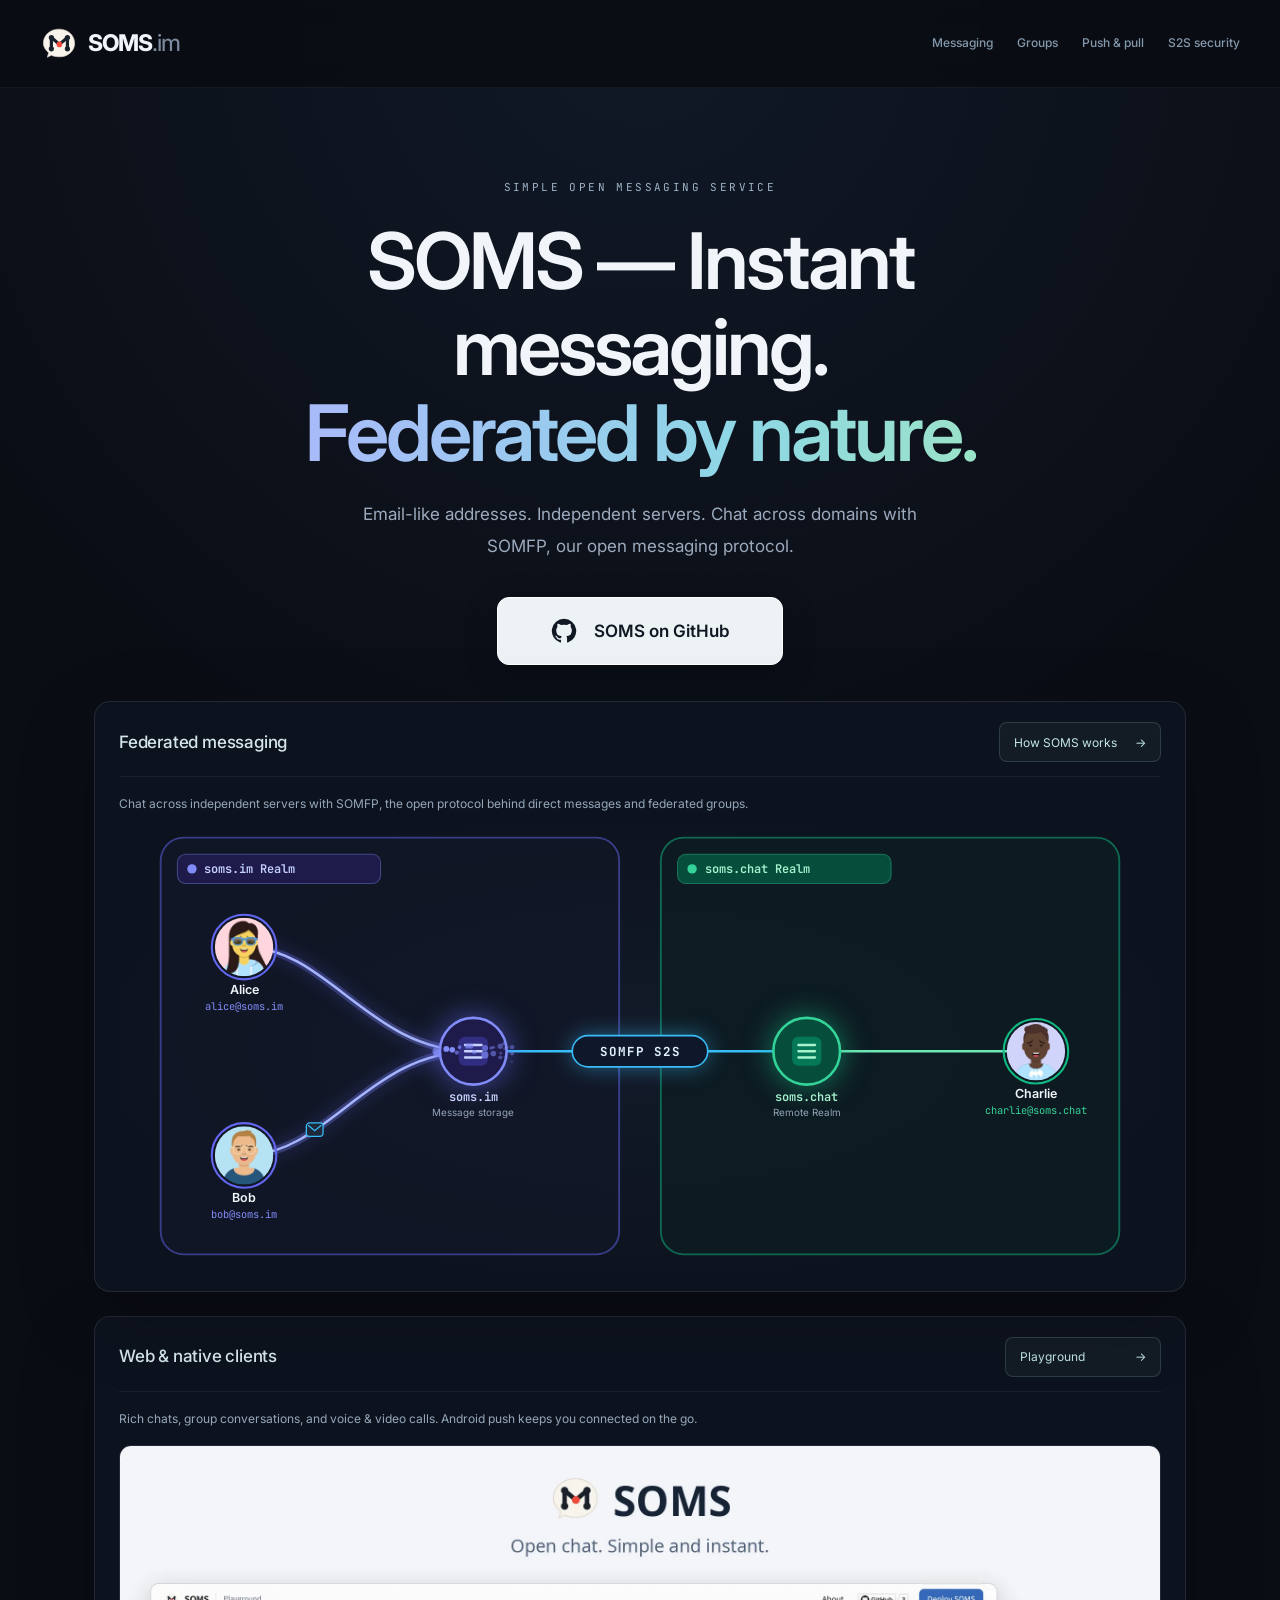
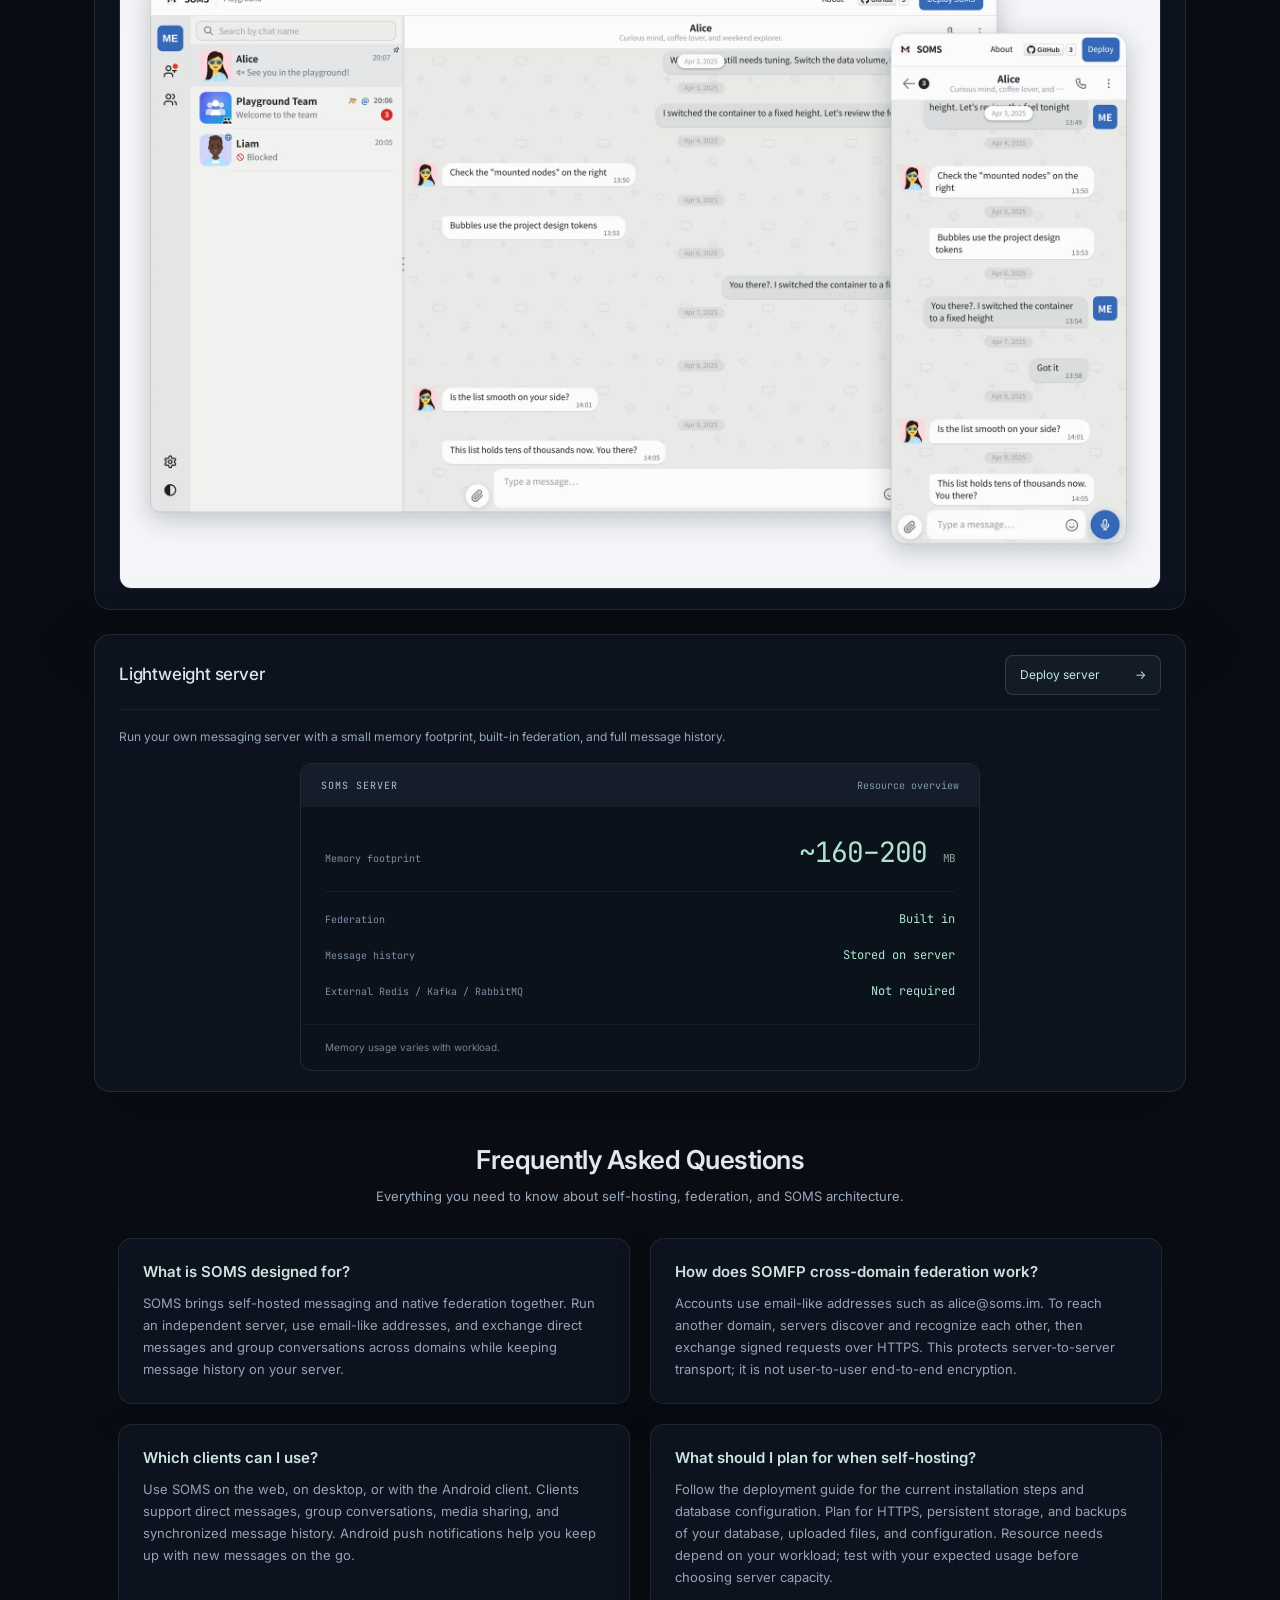
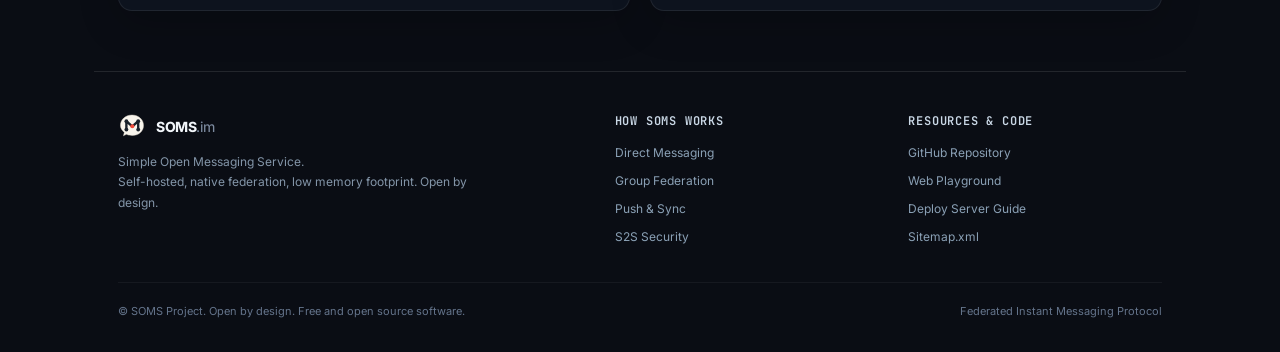
==== commit 2a7e8c0a: "feat: improve homepage navigation, FAQ, and client showcase" ====
--- a/index.html
+++ b/index.html
@@ -1,174 +1,387 @@
-<!doctype html><html lang="en"><head><meta charset="UTF-8"><meta name="viewport" content="width=device-width, initial-scale=1"><title>SOMS — Self-hosted Instant Messaging, Federated by Nature</title><meta name="description" content="Self-hosted instant messaging with email-like addresses and native federation. Explore lightweight servers, web and native clients, and full message history."><link rel="canonical" href="https://soms.im/"><link rel="icon" type="image/svg+xml" href="/assets/logo.svg"><meta name="theme-color" content="#0a0d14"><meta property="og:title" content="SOMS — Self-hosted Instant Messaging, Federated by Nature"><meta property="og:description" content="Self-hosted instant messaging with email-like addresses and native federation. Explore lightweight servers, web and native clients, and full message history."><meta property="og:image" content="https://soms.im/assets/social-preview.png"><meta name="twitter:card" content="summary_large_image"><link rel="preconnect" href="https://fonts.googleapis.com"><link rel="preconnect" href="https://fonts.gstatic.com" crossorigin><link href="https://fonts.googleapis.com/css2?family=Inter:wght@400;500;600;700;800&family=JetBrains+Mono:wght@400;500;600&display=swap" rel="stylesheet"><link rel="stylesheet" href="/assets/site.css?v=seo-cleanup-1"><script src="/assets/site.js?v=seo-cleanup-1" defer></script><meta property="og:type" content="website"><meta property="og:url" content="https://soms.im/"><meta property="og:site_name" content="SOMS"><meta property="og:image:alt" content="SOMS messaging client"><meta name="twitter:title" content="SOMS — Self-hosted Instant Messaging, Federated by Nature"><meta name="twitter:description" content="Self-hosted instant messaging with email-like addresses and native federation. Explore lightweight servers, web and native clients, and full message history."><meta name="twitter:image" content="https://soms.im/assets/social-preview.png"></head><body data-page="home"><nav class="fixed-nav" aria-label="Main navigation"><a href="/" class="brand-group" aria-label="SOMS home"><img src="/assets/logo.svg" width="38" height="38" alt=""><span>SOMS<span class="brand-domain">.im</span></span></a></nav><main class="page-wrapper"><header class="hero-section hero-minimal">
-<p class="hero-brand-name">Simple Open Messaging Service</p>
-<h1 class="hero-title">Instant messaging.<br><span class="gradient-text">Federated by nature.</span></h1>
-<p class="hero-description">Email-like addresses. Independent servers. Chat across domains with SOMFP, our open messaging protocol.</p>
-<div class="hero-actions"><a class="github-primary" href="https://github.com/hapood/simple-open-messaging-service" target="_blank" rel="noopener noreferrer"><svg width="26" height="26" viewBox="0 0 24 24" fill="currentColor" aria-hidden="true"><path d="M12 .75a11.25 11.25 0 0 0-3.56 21.92c.56.1.77-.24.77-.54v-2.1c-3.13.68-3.79-1.33-3.79-1.33-.51-1.3-1.25-1.65-1.25-1.65-1.02-.7.08-.68.08-.68 1.13.08 1.73 1.16 1.73 1.16 1 1.72 2.64 1.22 3.28.93.1-.73.39-1.22.71-1.5-2.5-.28-5.13-1.25-5.13-5.56 0-1.23.44-2.23 1.16-3.02-.12-.28-.5-1.43.11-2.98 0 0 .95-.3 3.1 1.15a10.8 10.8 0 0 1 5.64 0c2.15-1.46 3.1-1.15 3.1-1.15.61 1.55.23 2.7.11 2.98.72.79 1.16 1.79 1.16 3.02 0 4.32-2.64 5.28-5.15 5.56.4.35.76 1.03.76 2.08v3.09c0 .3.2.65.78.54A11.25 11.25 0 0 0 12 .75Z"/></svg><span>SOMS on GitHub</span></a></div>
-</header><section id="architecture" class="carousel-section" aria-label="Animated messaging demonstration"><div class="carousel-container" id="carouselContainer"><div class="slides-wrapper" id="slidesWrapper"><div class="slide" id="slide1">
-              <div class="home-card-header">
-                <h2>Federated messaging</h2>
-                <a class="home-card-button" href="/how-it-works/messaging/">How SOMS works <span aria-hidden="true">→</span></a>
-              </div>
-
-              <p class="home-card-description federation-description">Chat across independent servers with SOMFP, the open protocol behind direct messages and federated groups.</p>
-
-              <!-- Stage 1 SVG -->
-              <div class="stage-svg-wrap" id="stage1Wrap">
-                <svg id="svgAct1" viewBox="0 15 1000 430" preserveAspectRatio="xMidYMid meet">
-                  <defs>
-                    <linearGradient id="gradIndigo" x1="0%" y1="0%" x2="100%" y2="100%">
-                      <stop offset="0%" stop-color="#818cf8"/>
-                      <stop offset="100%" stop-color="#4f46e5"/>
-                    </linearGradient>
-                    <linearGradient id="gradCyan" x1="0%" y1="0%" x2="100%" y2="100%">
-                      <stop offset="0%" stop-color="#38bdf8"/>
-                      <stop offset="100%" stop-color="#0284c7"/>
-                    </linearGradient>
-                    <linearGradient id="gradEmerald" x1="0%" y1="0%" x2="100%" y2="100%">
-                      <stop offset="0%" stop-color="#34d399"/>
-                      <stop offset="100%" stop-color="#059669"/>
-                    </linearGradient>
-
-                    <!-- Solid Conduits Gradients (No dashes) -->
-                    <linearGradient id="conduitIntGlow" x1="0%" y1="0%" x2="100%" y2="100%">
-                      <stop offset="0%" stop-color="#6366f1"/>
-                      <stop offset="100%" stop-color="#818cf8"/>
-                    </linearGradient>
-                    <linearGradient id="conduitS2SGlow" x1="0%" y1="50%" x2="100%" y2="50%">
-                      <stop offset="0%" stop-color="#6366f1"/>
-                      <stop offset="50%" stop-color="#38bdf8"/>
-                      <stop offset="100%" stop-color="#10b981"/>
-                    </linearGradient>
-
-                    <!-- Clip Paths for Avatars -->
-                    <clipPath id="clipAlice1"><circle cx="120" cy="135" r="28" /></clipPath>
-                    <clipPath id="clipBob1"><circle cx="120" cy="335" r="28" /></clipPath>
-                    <clipPath id="clipCharlie1"><circle cx="880" cy="235" r="28" /></clipPath>
-                  </defs>
-
-                  <!-- Realm 1: soms.im -->
-                  <g class="realm-box">
-                    <rect x="40" y="30" width="440" height="400" rx="22" fill="#121727" fill-opacity="0.75" stroke="#6366f1" stroke-width="1.8" stroke-opacity="0.5"/>
-                    <rect x="56" y="46" width="195" height="28" rx="8" fill="#1e1b4b" stroke="#818cf8" stroke-width="1" stroke-opacity="0.4"/>
-                    <circle cx="70" cy="60" r="4.5" fill="#818cf8"/>
-                    <text x="82" y="64" fill="#c7d2fe" font-size="11.5" font-family="'JetBrains Mono', monospace" font-weight="600">soms.im Realm</text>
+<!doctype html>
+<html lang="en">
+<head>
+  <meta charset="UTF-8">
+  <meta name="viewport" content="width=device-width, initial-scale=1">
+  <title>SOMS — Self-hosted Instant Messaging, Federated by Nature</title>
+  <meta name="description" content="Self-hosted instant messaging with email-like addresses and native federation. Explore lightweight servers, web and native clients, and full message history.">
+  <link rel="canonical" href="https://soms.im/">
+  <link rel="icon" type="image/svg+xml" href="/assets/logo.svg">
+  <meta name="theme-color" content="#0a0d14">
+
+  <!-- Open Graph / Facebook -->
+  <meta property="og:type" content="website">
+  <meta property="og:url" content="https://soms.im/">
+  <meta property="og:site_name" content="SOMS">
+  <meta property="og:title" content="SOMS — Self-hosted Instant Messaging, Federated by Nature">
+  <meta property="og:description" content="Self-hosted instant messaging with email-like addresses and native federation. Explore lightweight servers, web and native clients, and full message history.">
+  <meta property="og:image" content="https://soms.im/assets/social-preview.png">
+  <meta property="og:image:alt" content="SOMS instant messaging network and client showcase">
+
+  <!-- Twitter Cards -->
+  <meta name="twitter:card" content="summary_large_image">
+  <meta name="twitter:title" content="SOMS — Self-hosted Instant Messaging, Federated by Nature">
+  <meta name="twitter:description" content="Self-hosted instant messaging with email-like addresses and native federation. Explore lightweight servers, web and native clients, and full message history.">
+  <meta name="twitter:image" content="https://soms.im/assets/social-preview.png">
+
+  <!-- Preconnect & Fonts -->
+  <link rel="preconnect" href="https://fonts.googleapis.com">
+  <link rel="preconnect" href="https://fonts.gstatic.com" crossorigin>
+  <link href="https://fonts.googleapis.com/css2?family=Inter:wght@400;500;600;700;800&family=JetBrains+Mono:wght@400;500;600&display=swap" rel="stylesheet">
+  <link rel="stylesheet" href="/assets/site.css?v=seo-cleanup-2">
+  <script src="/assets/site.js?v=seo-cleanup-2" defer></script>
+
+  <!-- Structured Data: WebSite, SoftwareApplication, Organization, and FAQPage -->
+  <script type="application/ld+json">
+  {
+    "@context": "https://schema.org",
+    "@graph": [
+      {
+        "@type": "WebSite",
+        "@id": "https://soms.im/#website",
+        "url": "https://soms.im/",
+        "name": "SOMS",
+        "description": "Self-hosted Instant Messaging, Federated by Nature.",
+        "publisher": {
+          "@type": "Organization",
+          "name": "SOMS Project",
+          "url": "https://soms.im/",
+          "logo": "https://soms.im/assets/logo.svg"
+        }
+      },
+      {
+        "@type": "SoftwareApplication",
+        "@id": "https://soms.im/#software",
+        "name": "SOMS",
+        "alternateName": "Simple Open Messaging Service",
+        "applicationCategory": "CommunicationApplication",
+        "operatingSystem": "Linux, macOS, Windows, Android, Web",
+        "description": "Self-hosted instant messaging server and client suite featuring email-like addresses, native server-to-server federation, and server-side message history.",
+        "url": "https://soms.im/",
+        "image": "https://soms.im/assets/social-preview.png",
+        "sameAs": [
+          "https://github.com/hapood/simple-open-messaging-service"
+        ]
+      },
+      {
+        "@type": "FAQPage",
+        "@id": "https://soms.im/#faq",
+        "mainEntity": [
+          {
+            "@type": "Question",
+            "name": "What is SOMS designed for?",
+            "acceptedAnswer": {
+              "@type": "Answer",
+              "text": "SOMS brings self-hosted messaging and native federation together. Run an independent server, use email-like addresses, and exchange direct messages and group conversations across domains while keeping message history on your server."
+            }
+          },
+          {
+            "@type": "Question",
+            "name": "How does SOMFP cross-domain federation work?",
+            "acceptedAnswer": {
+              "@type": "Answer",
+              "text": "Accounts use email-like addresses such as alice@soms.im. To reach another domain, servers discover and recognize each other, then exchange signed requests over HTTPS. This protects server-to-server transport; it is not user-to-user end-to-end encryption."
+            }
+          },
+          {
+            "@type": "Question",
+            "name": "Which clients can I use?",
+            "acceptedAnswer": {
+              "@type": "Answer",
+              "text": "Use SOMS on the web, on desktop, or with the Android client. Clients support direct messages, group conversations, media sharing, and synchronized message history. Android push notifications help you keep up with new messages on the go."
+            }
+          },
+          {
+            "@type": "Question",
+            "name": "What should I plan for when self-hosting?",
+            "acceptedAnswer": {
+              "@type": "Answer",
+              "text": "Follow the deployment guide for the current installation steps and database configuration. Plan for HTTPS, persistent storage, and backups of your database, uploaded files, and configuration. Resource needs depend on your workload; test with your expected usage before choosing server capacity."
+            }
+          }
+        ]
+      }
+    ]
+  }
+  </script>
+</head>
+<body data-page="home">
+  <nav class="fixed-nav" aria-label="Main navigation">
+    <a href="/" class="brand-group" aria-label="SOMS home">
+      <img src="/assets/logo.svg" width="38" height="38" alt="SOMS logo">
+      <span>SOMS<span class="brand-domain">.im</span></span>
+    </a>
+    <div class="tech-nav" aria-label="Technical pages">
+      <a href="/how-it-works/messaging/">Messaging</a>
+      <a href="/how-it-works/groups/">Groups</a>
+      <a href="/how-it-works/sync/">Push &amp; pull</a>
+      <a href="/how-it-works/security/">S2S security</a>
+    </div>
+  </nav>
+
+  <main class="page-wrapper">
+    <header class="hero-section hero-minimal">
+      <p class="hero-brand-name">Simple Open Messaging Service</p>
+      <h1 class="hero-title">SOMS — Instant messaging.<br><span class="gradient-text">Federated by nature.</span></h1>
+      <p class="hero-description">Email-like addresses. Independent servers. Chat across domains with SOMFP, our open messaging protocol.</p>
+      <div class="hero-actions">
+        <a class="github-primary" href="https://github.com/hapood/simple-open-messaging-service" target="_blank" rel="noopener noreferrer">
+          <svg width="26" height="26" viewBox="0 0 24 24" fill="currentColor" aria-hidden="true"><path d="M12 .75a11.25 11.25 0 0 0-3.56 21.92c.56.1.77-.24.77-.54v-2.1c-3.13.68-3.79-1.33-3.79-1.33-.51-1.3-1.25-1.65-1.25-1.65-1.02-.7.08-.68.08-.68 1.13.08 1.73 1.16 1.73 1.16 1 1.72 2.64 1.22 3.28.93.1-.73.39-1.22.71-1.5-2.5-.28-5.13-1.25-5.13-5.56 0-1.23.44-2.23 1.16-3.02-.12-.28-.5-1.43.11-2.98 0 0 .95-.3 3.1 1.15a10.8 10.8 0 0 1 5.64 0c2.15-1.46 3.1-1.15 3.1-1.15.61 1.55.23 2.7.11 2.98.72.79 1.16 1.79 1.16 3.02 0 4.32-2.64 5.28-5.15 5.56.4.35.76 1.03.76 2.08v3.09c0 .3.2.65.78.54A11.25 11.25 0 0 0 12 .75Z"/></svg>
+          <span>SOMS on GitHub</span>
+        </a>
+      </div>
+    </header>
+
+    <section id="architecture" class="carousel-section" aria-label="Animated messaging demonstration">
+      <div class="carousel-container" id="carouselContainer">
+        <div class="slides-wrapper" id="slidesWrapper">
+          <div class="slide" id="slide1">
+            <div class="home-card-header">
+              <h2>Federated messaging</h2>
+              <a class="home-card-button" href="/how-it-works/messaging/">How SOMS works <span aria-hidden="true">→</span></a>
+            </div>
+
+            <p class="home-card-description federation-description">Chat across independent servers with SOMFP, the open protocol behind direct messages and federated groups.</p>
+
+            <!-- Stage 1 SVG -->
+            <div class="stage-svg-wrap" id="stage1Wrap">
+              <svg id="svgAct1" viewBox="0 15 1000 430" preserveAspectRatio="xMidYMid meet">
+                <defs>
+                  <linearGradient id="gradIndigo" x1="0%" y1="0%" x2="100%" y2="100%">
+                    <stop offset="0%" stop-color="#818cf8"/>
+                    <stop offset="100%" stop-color="#4f46e5"/>
+                  </linearGradient>
+                  <linearGradient id="gradCyan" x1="0%" y1="0%" x2="100%" y2="100%">
+                    <stop offset="0%" stop-color="#38bdf8"/>
+                    <stop offset="100%" stop-color="#0284c7"/>
+                  </linearGradient>
+                  <linearGradient id="gradEmerald" x1="0%" y1="0%" x2="100%" y2="100%">
+                    <stop offset="0%" stop-color="#34d399"/>
+                    <stop offset="100%" stop-color="#059669"/>
+                  </linearGradient>
+
+                  <!-- Solid Conduits Gradients (No dashes) -->
+                  <linearGradient id="conduitIntGlow" x1="0%" y1="0%" x2="100%" y2="100%">
+                    <stop offset="0%" stop-color="#6366f1"/>
+                    <stop offset="100%" stop-color="#818cf8"/>
+                  </linearGradient>
+                  <linearGradient id="conduitS2SGlow" x1="0%" y1="50%" x2="100%" y2="50%">
+                    <stop offset="0%" stop-color="#6366f1"/>
+                    <stop offset="50%" stop-color="#38bdf8"/>
+                    <stop offset="100%" stop-color="#10b981"/>
+                  </linearGradient>
+
+                  <!-- Clip Paths for Avatars -->
+                  <clipPath id="clipAlice1"><circle cx="120" cy="135" r="28" /></clipPath>
+                  <clipPath id="clipBob1"><circle cx="120" cy="335" r="28" /></clipPath>
+                  <clipPath id="clipCharlie1"><circle cx="880" cy="235" r="28" /></clipPath>
+                </defs>
+
+                <!-- Realm 1: soms.im -->
+                <g class="realm-box">
+                  <rect x="40" y="30" width="440" height="400" rx="22" fill="#121727" fill-opacity="0.75" stroke="#6366f1" stroke-width="1.8" stroke-opacity="0.5"/>
+                  <rect x="56" y="46" width="195" height="28" rx="8" fill="#1e1b4b" stroke="#818cf8" stroke-width="1" stroke-opacity="0.4"/>
+                  <circle cx="70" cy="60" r="4.5" fill="#818cf8"/>
+                  <text x="82" y="64" fill="#c7d2fe" font-size="11.5" font-family="'JetBrains Mono', monospace" font-weight="600">soms.im Realm</text>
+                </g>
+
+                <!-- Realm 2: soms.chat -->
+                <g class="realm-box">
+                  <rect x="520" y="30" width="440" height="400" rx="22" fill="#0c1d22" fill-opacity="0.75" stroke="#10b981" stroke-width="1.8" stroke-opacity="0.5"/>
+                  <rect x="536" y="46" width="205" height="28" rx="8" fill="#064e3b" stroke="#34d399" stroke-width="1" stroke-opacity="0.4"/>
+                  <circle cx="550" cy="60" r="4.5" fill="#34d399"/>
+                  <text x="562" y="64" fill="#a7f3d0" font-size="11.5" font-family="'JetBrains Mono', monospace" font-weight="600">soms.chat Realm</text>
+                </g>
+
+                <!-- SOLID CONDUITS (Full Solid Lines) -->
+                <!-- Internal Conduits in soms.im -->
+                <path id="pathAliceToHub1" d="M 120 135 C 200 135, 240 235, 340 235" class="solid-conduit-glow" stroke="url(#conduitIntGlow)"/>
+                <path d="M 120 135 C 200 135, 240 235, 340 235" class="solid-conduit-core" stroke="#a5b4fc"/>
+
+                <path id="pathBobToHub1" d="M 120 335 C 200 335, 240 235, 340 235" class="solid-conduit-glow" stroke="url(#conduitIntGlow)"/>
+                <path d="M 120 335 C 200 335, 240 235, 340 235" class="solid-conduit-core" stroke="#a5b4fc"/>
+
+                <!-- S2S Bridge Conduit (Solid Trunk) -->
+                <path id="pathS2SBridge1" d="M 340 235 L 660 235" class="solid-conduit-glow" stroke="url(#conduitS2SGlow)" stroke-width="8.5"/>
+                <path d="M 340 235 L 660 235" class="solid-conduit-core" stroke="#38bdf8" stroke-width="3"/>
+
+                <!-- Hub to Charlie Conduit in soms.chat -->
+                <path id="pathHubToCharlie1" d="M 660 235 L 880 235" class="solid-conduit-glow" stroke="url(#gradEmerald)"/>
+                <path d="M 660 235 L 880 235" class="solid-conduit-core" stroke="#6ee7b7"/>
+
+                <!-- SOMFP S2S Badge -->
+                <g transform="translate(500, 235)">
+                  <rect x="-65" y="-15" width="130" height="30" rx="15" fill="#0f172a" stroke="#38bdf8" stroke-width="1.5" filter="drop-shadow(0 0 10px rgba(56, 189, 248, 0.45))"/>
+                  <text x="0" y="5" text-anchor="middle" fill="#e0f2fe" font-size="12" font-family="'JetBrains Mono', monospace" font-weight="700" letter-spacing="0.08em">SOMFP S2S</text>
+                </g>
+
+                <!-- soms.im Server Node -->
+                <g transform="translate(340, 235)">
+                  <circle cx="0" cy="0" r="32" fill="#1e1b4b" stroke="#818cf8" stroke-width="2.5" filter="drop-shadow(0 0 14px rgba(99, 102, 241, 0.6))"/>
+                  <rect x="-14" y="-14" width="28" height="28" rx="6" fill="#312e81"/>
+                  <path d="M -8 -6 L 8 -6 M -8 0 L 8 0 M -8 6 L 8 6" stroke="#c7d2fe" stroke-width="2.2" stroke-linecap="round"/>
+                  <text x="0" y="48" text-anchor="middle" fill="#c7d2fe" font-size="11.5" font-family="'JetBrains Mono', monospace" font-weight="600">soms.im</text>
+                  <text x="0" y="62" text-anchor="middle" fill="#94a3b8" font-size="9.5">Message storage</text>
+                </g>
+
+                <!-- soms.chat Server Node -->
+                <g transform="translate(660, 235)">
+                  <circle cx="0" cy="0" r="32" fill="#064e3b" stroke="#34d399" stroke-width="2.5" filter="drop-shadow(0 0 14px rgba(16, 185, 129, 0.6))"/>
+                  <rect x="-14" y="-14" width="28" height="28" rx="6" fill="#047857"/>
+                  <path d="M -8 -6 L 8 -6 M -8 0 L 8 0 M -8 6 L 8 6" stroke="#a7f3d0" stroke-width="2.2" stroke-linecap="round"/>
+                  <text x="0" y="48" text-anchor="middle" fill="#a7f3d0" font-size="11.5" font-family="'JetBrains Mono', monospace" font-weight="600">soms.chat</text>
+                  <text x="0" y="62" text-anchor="middle" fill="#94a3b8" font-size="9.5">Remote Realm</text>
+                </g>
+
+                <!-- User Avatars -->
+                <!-- Alice -->
+                <g class="user-node" id="nodeAlice1">
+                  <circle id="pingAlice1_1" class="ping-circle-1" cx="120" cy="135" r="28" stroke="#818cf8"/>
+                  <circle id="pingAlice1_2" class="ping-circle-2" cx="120" cy="135" r="28" stroke="#38bdf8"/>
+                  <circle cx="120" cy="135" r="31" fill="none" stroke="#6366f1" stroke-width="2"/>
+                  <image href="/assets/avatars/alice.webp" x="92" y="107" width="56" height="56" clip-path="url(#clipAlice1)"/>
+                  <text x="120" y="180" text-anchor="middle" fill="#f1f5f9" font-size="12" font-weight="600">Alice</text>
+                  <text x="120" y="195" text-anchor="middle" fill="#818cf8" font-size="10" font-family="'JetBrains Mono', monospace">alice@soms.im</text>
+                </g>
+
+                <!-- Bob -->
+                <g class="user-node" id="nodeBob1">
+                  <circle id="pingBob1_1" class="ping-circle-1" cx="120" cy="335" r="28" stroke="#818cf8"/>
+                  <circle id="pingBob1_2" class="ping-circle-2" cx="120" cy="335" r="28" stroke="#38bdf8"/>
+                  <circle cx="120" cy="335" r="31" fill="none" stroke="#6366f1" stroke-width="2"/>
+                  <image href="/assets/avatars/noah.webp" x="92" y="307" width="56" height="56" clip-path="url(#clipBob1)"/>
+                  <text x="120" y="380" text-anchor="middle" fill="#f1f5f9" font-size="12" font-weight="600">Bob</text>
+                  <text x="120" y="395" text-anchor="middle" fill="#818cf8" font-size="10" font-family="'JetBrains Mono', monospace">bob@soms.im</text>
+                </g>
+
+                <!-- Charlie -->
+                <g class="user-node" id="nodeCharlie1">
+                  <circle id="pingCharlie1_1" class="ping-circle-1" cx="880" cy="235" r="28" stroke="#34d399"/>
+                  <circle id="pingCharlie1_2" class="ping-circle-2" cx="880" cy="235" r="28" stroke="#38bdf8"/>
+                  <circle cx="880" cy="235" r="31" fill="none" stroke="#10b981" stroke-width="2"/>
+                  <image href="/assets/avatars/liam.webp" x="852" y="207" width="56" height="56" clip-path="url(#clipCharlie1)"/>
+                  <text x="880" y="280" text-anchor="middle" fill="#f1f5f9" font-size="12" font-weight="600">Charlie</text>
+                  <text x="880" y="295" text-anchor="middle" fill="#34d399" font-size="10" font-family="'JetBrains Mono', monospace">charlie@soms.chat</text>
+                </g>
+
+                <!-- Dynamic Particles -->
+                <g id="particleContainer1"></g>
+
+                <!-- Toast Badge -->
+                <g id="svgToast1" class="svg-sender-badge" transform="translate(120, 82)" opacity="0">
+                  <rect id="toast1Bg" x="-54" y="-14" width="108" height="28" rx="14" fill="#0f172a" fill-opacity="0.95" stroke="#38bdf8" stroke-width="1.3" filter="drop-shadow(0 0 10px rgba(56, 189, 248, 0.45))"/>
+                  <g id="toast1Icon" transform="translate(-42, -7)">
+                    <rect x="0" y="0" width="16" height="13" rx="3" fill="#1e293b" stroke="#38bdf8" stroke-width="1.2"/>
+                    <path d="M 2 2.5 L 8 7.5 L 14 2.5" fill="none" stroke="#38bdf8" stroke-width="1.2" stroke-linecap="round"/>
                   </g>
-
-                  <!-- Realm 2: soms.chat -->
-                  <g class="realm-box">
-                    <rect x="520" y="30" width="440" height="400" rx="22" fill="#0c1d22" fill-opacity="0.75" stroke="#10b981" stroke-width="1.8" stroke-opacity="0.5"/>
-                    <rect x="536" y="46" width="205" height="28" rx="8" fill="#064e3b" stroke="#34d399" stroke-width="1" stroke-opacity="0.4"/>
-                    <circle cx="550" cy="60" r="4.5" fill="#34d399"/>
-                    <text x="562" y="64" fill="#a7f3d0" font-size="11.5" font-family="'JetBrains Mono', monospace" font-weight="600">soms.chat Realm</text>
-                  </g>
-
-                  <!-- SOLID CONDUITS (Full Solid Lines) -->
-                  <!-- Internal Conduits in soms.im -->
-                  <path id="pathAliceToHub1" d="M 120 135 C 200 135, 240 235, 340 235" class="solid-conduit-glow" stroke="url(#conduitIntGlow)"/>
-                  <path d="M 120 135 C 200 135, 240 235, 340 235" class="solid-conduit-core" stroke="#a5b4fc"/>
-
-                  <path id="pathBobToHub1" d="M 120 335 C 200 335, 240 235, 340 235" class="solid-conduit-glow" stroke="url(#conduitIntGlow)"/>
-                  <path d="M 120 335 C 200 335, 240 235, 340 235" class="solid-conduit-core" stroke="#a5b4fc"/>
-
-                  <!-- S2S Bridge Conduit (Solid Trunk) -->
-                  <path id="pathS2SBridge1" d="M 340 235 L 660 235" class="solid-conduit-glow" stroke="url(#conduitS2SGlow)" stroke-width="8.5"/>
-                  <path d="M 340 235 L 660 235" class="solid-conduit-core" stroke="#38bdf8" stroke-width="3"/>
-
-                  <!-- Hub to Charlie Conduit in soms.chat -->
-                  <path id="pathHubToCharlie1" d="M 660 235 L 880 235" class="solid-conduit-glow" stroke="url(#gradEmerald)"/>
-                  <path d="M 660 235 L 880 235" class="solid-conduit-core" stroke="#6ee7b7"/>
-
-                  <!-- SOMFP S2S Badge (Simplified: Clean capsule, no lightning icon) -->
-                  <g transform="translate(500, 235)">
-                    <rect x="-65" y="-15" width="130" height="30" rx="15" fill="#0f172a" stroke="#38bdf8" stroke-width="1.5" filter="drop-shadow(0 0 10px rgba(56, 189, 248, 0.45))"/>
-                    <text x="0" y="5" text-anchor="middle" fill="#e0f2fe" font-size="12" font-family="'JetBrains Mono', monospace" font-weight="700" letter-spacing="0.08em">SOMFP S2S</text>
-                  </g>
-
-                  <!-- soms.im Server Node -->
-                  <g transform="translate(340, 235)">
-                    <circle cx="0" cy="0" r="32" fill="#1e1b4b" stroke="#818cf8" stroke-width="2.5" filter="drop-shadow(0 0 14px rgba(99, 102, 241, 0.6))"/>
-                    <rect x="-14" y="-14" width="28" height="28" rx="6" fill="#312e81"/>
-                    <path d="M -8 -6 L 8 -6 M -8 0 L 8 0 M -8 6 L 8 6" stroke="#c7d2fe" stroke-width="2.2" stroke-linecap="round"/>
-                    <text x="0" y="48" text-anchor="middle" fill="#c7d2fe" font-size="11.5" font-family="'JetBrains Mono', monospace" font-weight="600">soms.im</text>
-                    <text x="0" y="62" text-anchor="middle" fill="#94a3b8" font-size="9.5">Local SQLite</text>
-                  </g>
-
-                  <!-- soms.chat Server Node -->
-                  <g transform="translate(660, 235)">
-                    <circle cx="0" cy="0" r="32" fill="#064e3b" stroke="#34d399" stroke-width="2.5" filter="drop-shadow(0 0 14px rgba(16, 185, 129, 0.6))"/>
-                    <rect x="-14" y="-14" width="28" height="28" rx="6" fill="#047857"/>
-                    <path d="M -8 -6 L 8 -6 M -8 0 L 8 0 M -8 6 L 8 6" stroke="#a7f3d0" stroke-width="2.2" stroke-linecap="round"/>
-                    <text x="0" y="48" text-anchor="middle" fill="#a7f3d0" font-size="11.5" font-family="'JetBrains Mono', monospace" font-weight="600">soms.chat</text>
-                    <text x="0" y="62" text-anchor="middle" fill="#94a3b8" font-size="9.5">Remote Realm</text>
-                  </g>
-
-                  <!-- User Avatars with Dual Ping Rings & Bounce Wrapper -->
-                  <!-- Alice -->
-                  <g class="user-node" id="nodeAlice1">
-                    <circle id="pingAlice1_1" class="ping-circle-1" cx="120" cy="135" r="28" stroke="#818cf8"/>
-                    <circle id="pingAlice1_2" class="ping-circle-2" cx="120" cy="135" r="28" stroke="#38bdf8"/>
-                    <circle cx="120" cy="135" r="31" fill="none" stroke="#6366f1" stroke-width="2"/>
-                    <image href="/assets/avatars/alice.webp" x="92" y="107" width="56" height="56" clip-path="url(#clipAlice1)"/>
-                    <text x="120" y="180" text-anchor="middle" fill="#f1f5f9" font-size="12" font-weight="600">Alice</text>
-                    <text x="120" y="195" text-anchor="middle" fill="#818cf8" font-size="10" font-family="'JetBrains Mono', monospace">alice@soms.im</text>
-                  </g>
-
-                  <!-- Bob -->
-                  <g class="user-node" id="nodeBob1">
-                    <circle id="pingBob1_1" class="ping-circle-1" cx="120" cy="335" r="28" stroke="#818cf8"/>
-                    <circle id="pingBob1_2" class="ping-circle-2" cx="120" cy="335" r="28" stroke="#38bdf8"/>
-                    <circle cx="120" cy="335" r="31" fill="none" stroke="#6366f1" stroke-width="2"/>
-                    <image href="/assets/avatars/noah.webp" x="92" y="307" width="56" height="56" clip-path="url(#clipBob1)"/>
-                    <text x="120" y="380" text-anchor="middle" fill="#f1f5f9" font-size="12" font-weight="600">Bob</text>
-                    <text x="120" y="395" text-anchor="middle" fill="#818cf8" font-size="10" font-family="'JetBrains Mono', monospace">bob@soms.im</text>
-                  </g>
-
-                  <!-- Charlie -->
-                  <g class="user-node" id="nodeCharlie1">
-                    <circle id="pingCharlie1_1" class="ping-circle-1" cx="880" cy="235" r="28" stroke="#34d399"/>
-                    <circle id="pingCharlie1_2" class="ping-circle-2" cx="880" cy="235" r="28" stroke="#38bdf8"/>
-                    <circle cx="880" cy="235" r="31" fill="none" stroke="#10b981" stroke-width="2"/>
-                    <image href="/assets/avatars/liam.webp" x="852" y="207" width="56" height="56" clip-path="url(#clipCharlie1)"/>
-                    <text x="880" y="280" text-anchor="middle" fill="#f1f5f9" font-size="12" font-weight="600">Charlie</text>
-                    <text x="880" y="295" text-anchor="middle" fill="#34d399" font-size="10" font-family="'JetBrains Mono', monospace">charlie@soms.chat</text>
-                  </g>
-
-                  <!-- Native SVG Dynamic Particle Trail Pool (Slide 1) -->
-                  <g id="particleContainer1"></g>
-
-                  <!-- Native SVG Message Sender Toast Badge (100% Vector Responsive) -->
-                  <g id="svgToast1" class="svg-sender-badge" transform="translate(120, 82)" opacity="0">
-                    <rect id="toast1Bg" x="-54" y="-14" width="108" height="28" rx="14" fill="#0f172a" fill-opacity="0.95" stroke="#38bdf8" stroke-width="1.3" filter="drop-shadow(0 0 10px rgba(56, 189, 248, 0.45))"/>
-                    <!-- Small Envelope Icon -->
-                    <g id="toast1Icon" transform="translate(-42, -7)">
-                      <rect x="0" y="0" width="16" height="13" rx="3" fill="#1e293b" stroke="#38bdf8" stroke-width="1.2"/>
-                      <path d="M 2 2.5 L 8 7.5 L 14 2.5" fill="none" stroke="#38bdf8" stroke-width="1.2" stroke-linecap="round"/>
-                    </g>
-                    <!-- Text Target -->
-                    <text id="toast1Text" x="-18" y="4.5" fill="#e0f2fe" font-size="11.5" font-family="'JetBrains Mono', monospace" font-weight="600">to bob</text>
-                  </g>
-
-                  <!-- FLYING ENVELOPE (Pure Vector Core) -->
-                  <g id="flyingComet1" class="flying-envelope-node" opacity="0">
-                    <rect x="-8" y="-7" width="16" height="13" rx="3" fill="#1e293b" stroke="#38bdf8" stroke-width="1.2"/>
-                    <path d="M -6 -4.5 L 0 0.5 L 6 -4.5" fill="none" stroke="#38bdf8" stroke-width="1.2" stroke-linecap="round"/>
-                  </g>
-                </svg>
-              </div>
-            </div></div></div></section>
-<section id="features" class="product-summary" aria-label="Clients and lightweight hosting">
-  <article class="product-block">
-    <div class="home-card-header"><h2>Web &amp; native clients</h2><a class="home-card-button" href="https://hapood.github.io/simple-open-messaging-service/" target="_blank" rel="noopener noreferrer">Playground <span aria-hidden="true">→</span></a></div><p class="home-card-description">Rich chats, group conversations, and voice &amp; video calls. Android push keeps you connected on the go.</p>
-    <img src="/assets/client-showcase.png" alt="Official SOMS project showcase of desktop and mobile chat clients" loading="lazy" width="2200" height="1570" class="official-client-image">
-  </article>
-  <article class="product-block">
-    <div class="home-card-header"><h2>Lightweight server</h2><a class="home-card-button" href="https://hapood.github.io/simple-open-messaging-service/#/deploy" target="_blank" rel="noopener noreferrer">Deploy server <span aria-hidden="true">→</span></a></div><p class="home-card-description">Run your own messaging server with a small memory footprint, built-in federation, and full message history.</p>
-    <figure class="resource-terminal">
-      <div class="resource-terminal-bar"><span>SOMS SERVER</span><span>Resource overview</span></div>
-      <div class="resource-terminal-body">
-        <dl class="resource-stats"><div class="resource-memory"><dt>Memory footprint</dt><dd>~160–200 <span>MB</span></dd></div><div><dt>Federation</dt><dd>Built in</dd></div><div><dt>Message history</dt><dd>Stored on server</dd></div><div><dt>External Redis / Kafka / RabbitMQ</dt><dd>Not required</dd></div></dl>
-      </div>
-      <figcaption>Memory usage varies with workload.</figcaption>
-    </figure>
-  </article>
-</section>
-</main><footer><a class="brand-group" href="/"><img src="/assets/logo.svg" alt="" width="26" height="26">SOMS.im</a><span>Simple Open Messaging Service · Open by design.</span></footer></body></html>+                  <text id="toast1Text" x="-18" y="4.5" fill="#e0f2fe" font-size="11.5" font-family="'JetBrains Mono', monospace" font-weight="600">to bob</text>
+                </g>
+
+                <!-- Flying Envelope -->
+                <g id="flyingComet1" class="flying-envelope-node" opacity="0">
+                  <rect x="-8" y="-7" width="16" height="13" rx="3" fill="#1e293b" stroke="#38bdf8" stroke-width="1.2"/>
+                  <path d="M -6 -4.5 L 0 0.5 L 6 -4.5" fill="none" stroke="#38bdf8" stroke-width="1.2" stroke-linecap="round"/>
+                </g>
+              </svg>
+            </div>
+          </div>
+        </div>
+      </div>
+    </section>
+
+    <section id="features" class="product-summary" aria-label="Clients and lightweight hosting">
+      <article class="product-block">
+        <div class="home-card-header">
+          <h2>Web &amp; native clients</h2>
+          <a class="home-card-button" href="https://hapood.github.io/simple-open-messaging-service/" target="_blank" rel="noopener noreferrer">Playground <span aria-hidden="true">→</span></a>
+        </div>
+        <p class="home-card-description">Rich chats, group conversations, and voice &amp; video calls. Android push keeps you connected on the go.</p>
+        <picture>
+          <source srcset="/assets/client-showcase.webp" type="image/webp">
+          <img src="/assets/client-showcase.png" alt="Official SOMS desktop and mobile chat clients showcase" loading="lazy" width="2200" height="1570" class="official-client-image">
+        </picture>
+      </article>
+
+      <article class="product-block">
+        <div class="home-card-header">
+          <h2>Lightweight server</h2>
+          <a class="home-card-button" href="https://hapood.github.io/simple-open-messaging-service/#/deploy" target="_blank" rel="noopener noreferrer">Deploy server <span aria-hidden="true">→</span></a>
+        </div>
+        <p class="home-card-description">Run your own messaging server with a small memory footprint, built-in federation, and full message history.</p>
+        <figure class="resource-terminal">
+          <div class="resource-terminal-bar"><span>SOMS SERVER</span><span>Resource overview</span></div>
+          <div class="resource-terminal-body">
+            <dl class="resource-stats">
+              <div class="resource-memory"><dt>Memory footprint</dt><dd>~160–200 <span>MB</span></dd></div>
+              <div><dt>Federation</dt><dd>Built in</dd></div>
+              <div><dt>Message history</dt><dd>Stored on server</dd></div>
+              <div><dt>External Redis / Kafka / RabbitMQ</dt><dd>Not required</dd></div>
+            </dl>
+          </div>
+          <figcaption>Memory usage varies with workload.</figcaption>
+        </figure>
+      </article>
+    </section>
+
+    <!-- FAQ Section for Search Visibility and Long-tail Search Terms -->
+    <section class="faq-section" aria-label="Frequently Asked Questions">
+      <div class="faq-header">
+        <h2>Frequently Asked Questions</h2>
+        <p>Everything you need to know about self-hosting, federation, and SOMS architecture.</p>
+      </div>
+      <div class="faq-grid">
+        <article class="faq-card">
+          <h3>What is SOMS designed for?</h3>
+          <p>SOMS brings self-hosted messaging and native federation together. Run an independent server, use email-like addresses, and exchange direct messages and group conversations across domains while keeping message history on your server.</p>
+        </article>
+        <article class="faq-card">
+          <h3>How does SOMFP cross-domain federation work?</h3>
+          <p>Accounts use email-like addresses such as alice@soms.im. To reach another domain, servers discover and recognize each other, then exchange signed requests over HTTPS. This protects server-to-server transport; it is not user-to-user end-to-end encryption.</p>
+        </article>
+        <article class="faq-card">
+          <h3>Which clients can I use?</h3>
+          <p>Use SOMS on the web, on desktop, or with the Android client. Clients support direct messages, group conversations, media sharing, and synchronized message history. Android push notifications help you keep up with new messages on the go.</p>
+        </article>
+        <article class="faq-card">
+          <h3>What should I plan for when self-hosting?</h3>
+          <p>Follow the deployment guide for the current installation steps and database configuration. Plan for HTTPS, persistent storage, and backups of your database, uploaded files, and configuration. Resource needs depend on your workload; test with your expected usage before choosing server capacity.</p>
+        </article>
+      </div>
+    </section>
+  </main>
+
+  <footer class="site-footer">
+    <div class="footer-grid">
+      <div class="footer-col brand-col">
+        <a class="brand-group" href="/" aria-label="SOMS Home">
+          <img src="/assets/logo.svg" alt="SOMS Logo" width="28" height="28">
+          <span>SOMS<span class="brand-domain">.im</span></span>
+        </a>
+        <p class="footer-tagline">Simple Open Messaging Service.<br>Self-hosted, native federation, low memory footprint. Open by design.</p>
+      </div>
+      <div class="footer-col">
+        <h3 class="footer-heading">How SOMS Works</h3>
+        <ul class="footer-nav-list">
+          <li><a href="/how-it-works/messaging/">Direct Messaging</a></li>
+          <li><a href="/how-it-works/groups/">Group Federation</a></li>
+          <li><a href="/how-it-works/sync/">Push &amp; Sync</a></li>
+          <li><a href="/how-it-works/security/">S2S Security</a></li>
+        </ul>
+      </div>
+      <div class="footer-col">
+        <h3 class="footer-heading">Resources &amp; Code</h3>
+        <ul class="footer-nav-list">
+          <li><a href="https://github.com/hapood/simple-open-messaging-service" target="_blank" rel="noopener noreferrer">GitHub Repository</a></li>
+          <li><a href="https://hapood.github.io/simple-open-messaging-service/" target="_blank" rel="noopener noreferrer">Web Playground</a></li>
+          <li><a href="https://hapood.github.io/simple-open-messaging-service/#/deploy" target="_blank" rel="noopener noreferrer">Deploy Server Guide</a></li>
+          <li><a href="/sitemap.xml">Sitemap.xml</a></li>
+        </ul>
+      </div>
+    </div>
+    <div class="footer-bottom">
+      <span>© SOMS Project. Open by design. Free and open source software.</span>
+      <span>Federated Instant Messaging Protocol</span>
+    </div>
+  </footer>
+</body>
+</html>
--- a/assets/site.css
+++ b/assets/site.css
@@ -879,3 +879,146 @@
 .somfp-card-link { font-size:11px; padding:10px 14px; }
 }
 @media(prefers-reduced-motion:reduce) { html { scroll-behavior:auto; } *,*::before,*::after { transition-duration:0.01ms !important; } }
+
+/* Shared Technical Navigation for Homepage & Subpages */
+.tech-nav { display:flex; align-items:center; gap:24px; }
+.tech-nav a { text-decoration:none; color:#8499ac; font-size:12px; font-weight:500; padding:14px 0; border-bottom:1px solid transparent; white-space:nowrap; transition:color .2s, border-color .2s; }
+.tech-nav a[aria-current="page"] { color:#c6ede2; border-color:#a4d9ce; }
+.tech-nav a:hover { color:#fff; }
+
+@media(max-width:640px) {
+  body[data-page="home"] .fixed-nav {
+    height:auto;
+    flex-direction:column;
+    align-items:flex-start;
+    gap:4px;
+    padding:12px 20px 8px;
+  }
+  body[data-page="home"] .tech-nav {
+    width:100%;
+    overflow-x:auto;
+    gap:18px;
+    scrollbar-width:none;
+  }
+  body[data-page="home"] .tech-nav::-webkit-scrollbar { display:none; }
+  body[data-page="home"] .tech-nav a { font-size:11px; padding:6px 0; }
+}
+
+/* FAQ Section for Search Intent & Long-tail SEO */
+.faq-section {
+  max-width: 1092px;
+  margin: 48px auto 0;
+  padding: 0 24px;
+}
+.faq-header {
+  text-align: center;
+  margin-bottom: 32px;
+}
+.faq-header h2 {
+  font-size: 26px;
+  font-weight: 600;
+  letter-spacing: -0.5px;
+  color: #e2e8f0;
+}
+.faq-header p {
+  font-size: 13px;
+  color: var(--text-muted);
+  margin-top: 8px;
+}
+.faq-grid {
+  display: grid;
+  grid-template-columns: repeat(auto-fit, minmax(460px, 1fr));
+  gap: 20px;
+}
+.faq-card {
+  background: #0d131e;
+  border: 1px solid rgba(255, 255, 255, 0.08);
+  border-radius: 14px;
+  padding: 22px 24px;
+  box-shadow: 0 12px 40px rgba(0, 0, 0, 0.2);
+}
+.faq-card h3 {
+  font-size: 15px;
+  font-weight: 600;
+  color: #cde4df;
+  margin-bottom: 10px;
+  line-height: 1.4;
+}
+.faq-card p {
+  font-size: 13px;
+  line-height: 1.7;
+  color: #94a3b8;
+}
+@media(max-width:640px) {
+  .faq-section { padding: 0 16px; margin-top: 36px; }
+  .faq-grid { grid-template-columns: 1fr; gap: 14px; }
+  .faq-card { padding: 18px; }
+  .faq-header h2 { font-size: 22px; }
+}
+
+/* Enriched SEO Footer */
+.site-footer {
+  display: block;
+  max-width: 1092px;
+  margin: 60px auto 0 auto;
+  padding: 40px 24px 32px;
+  border-top: 1px solid rgba(255, 255, 255, 0.1);
+}
+.footer-grid {
+  display: grid;
+  grid-template-columns: 1.8fr 1fr 1fr;
+  gap: 40px;
+}
+.footer-col.brand-col .brand-group {
+  margin-bottom: 12px;
+}
+.footer-tagline {
+  font-size: 12px;
+  line-height: 1.7;
+  color: #8395a8;
+  max-width: 380px;
+}
+.footer-heading {
+  font-size: 12px;
+  font-weight: 600;
+  text-transform: uppercase;
+  letter-spacing: 0.8px;
+  color: #cad8e6;
+  margin-bottom: 14px;
+  font-family: var(--font-mono);
+}
+.footer-nav-list {
+  list-style: none;
+  padding: 0;
+  margin: 0;
+  display: flex;
+  flex-direction: column;
+  gap: 10px;
+}
+.footer-nav-list a {
+  color: #8aa0b5;
+  text-decoration: none;
+  font-size: 12px;
+  transition: color 0.2s;
+}
+.footer-nav-list a:hover {
+  color: #f1f5f9;
+}
+.footer-bottom {
+  margin-top: 36px;
+  padding-top: 20px;
+  border-top: 1px solid rgba(255, 255, 255, 0.05);
+  font-size: 11px;
+  color: #64748b;
+  display: flex;
+  justify-content: space-between;
+  align-items: center;
+  flex-wrap: wrap;
+  gap: 12px;
+}
+@media(max-width: 768px) {
+  .footer-grid {
+    grid-template-columns: 1fr;
+    gap: 28px;
+  }
+}
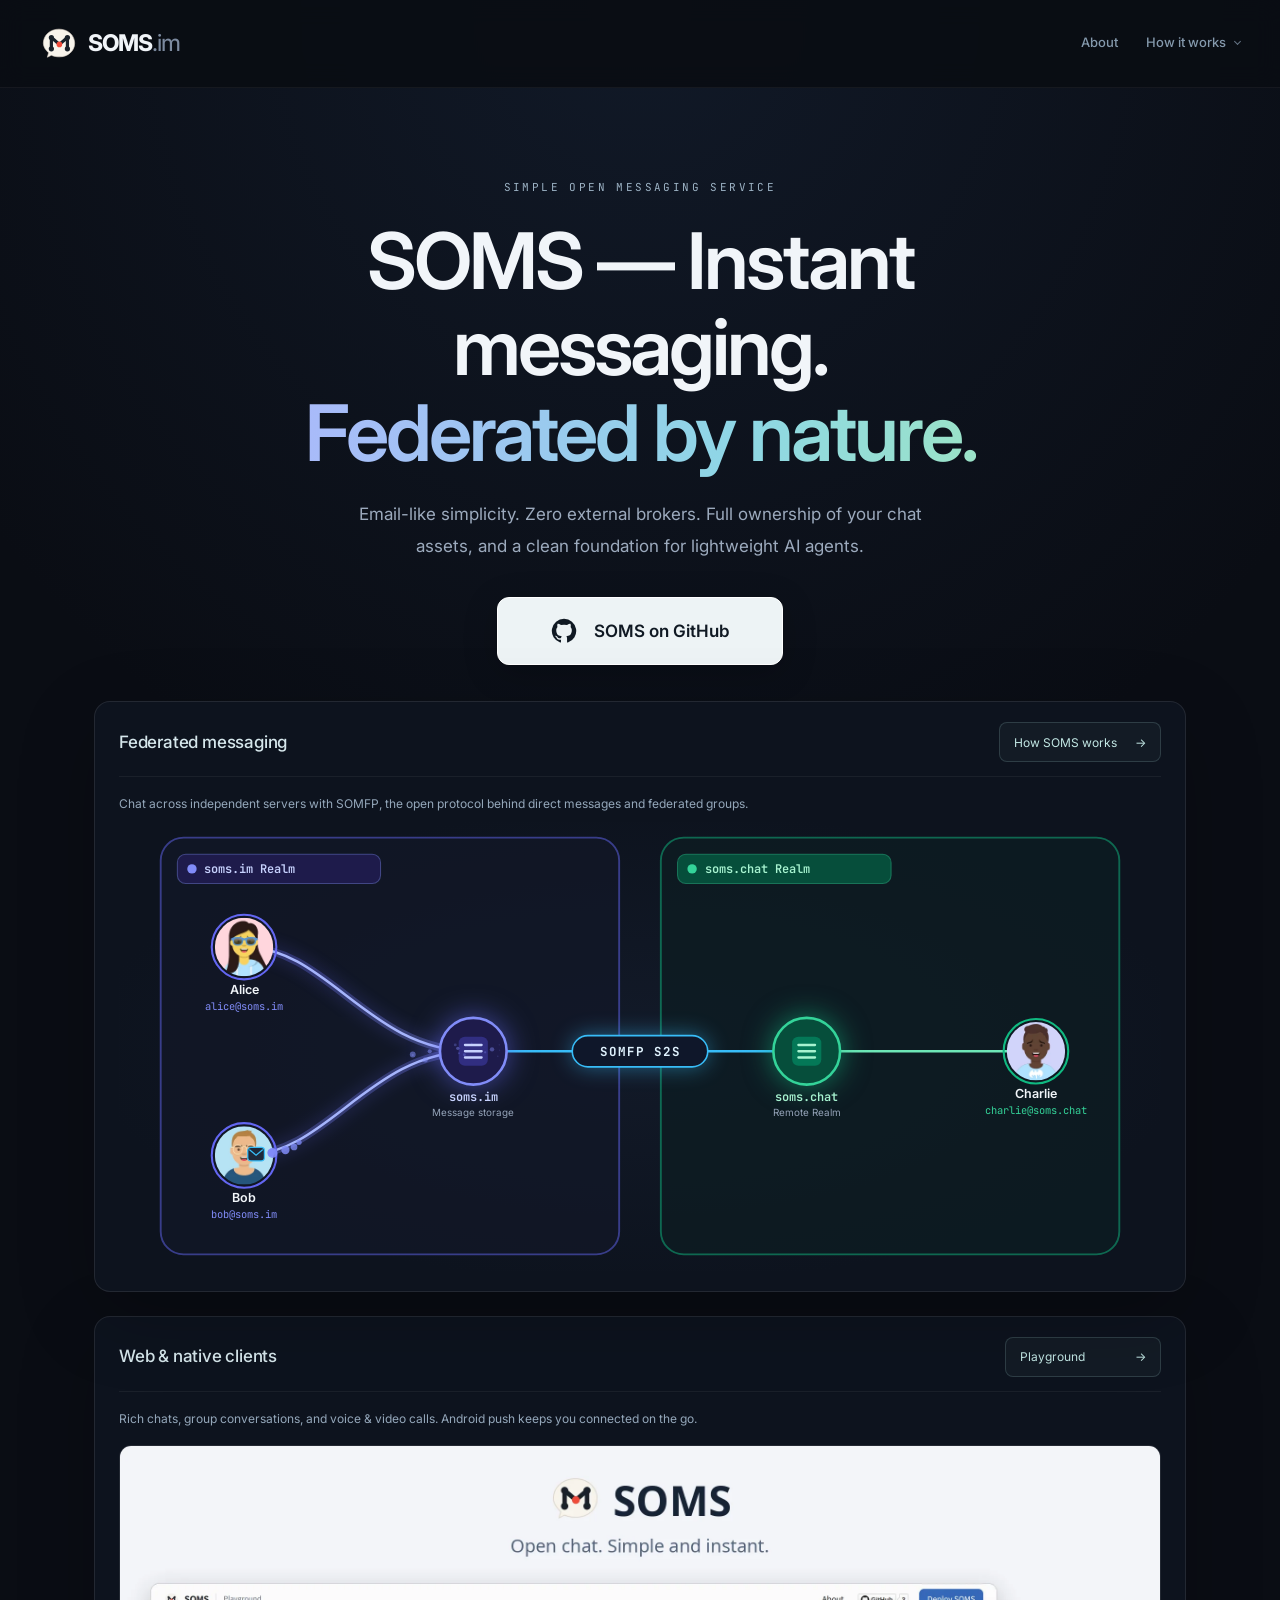
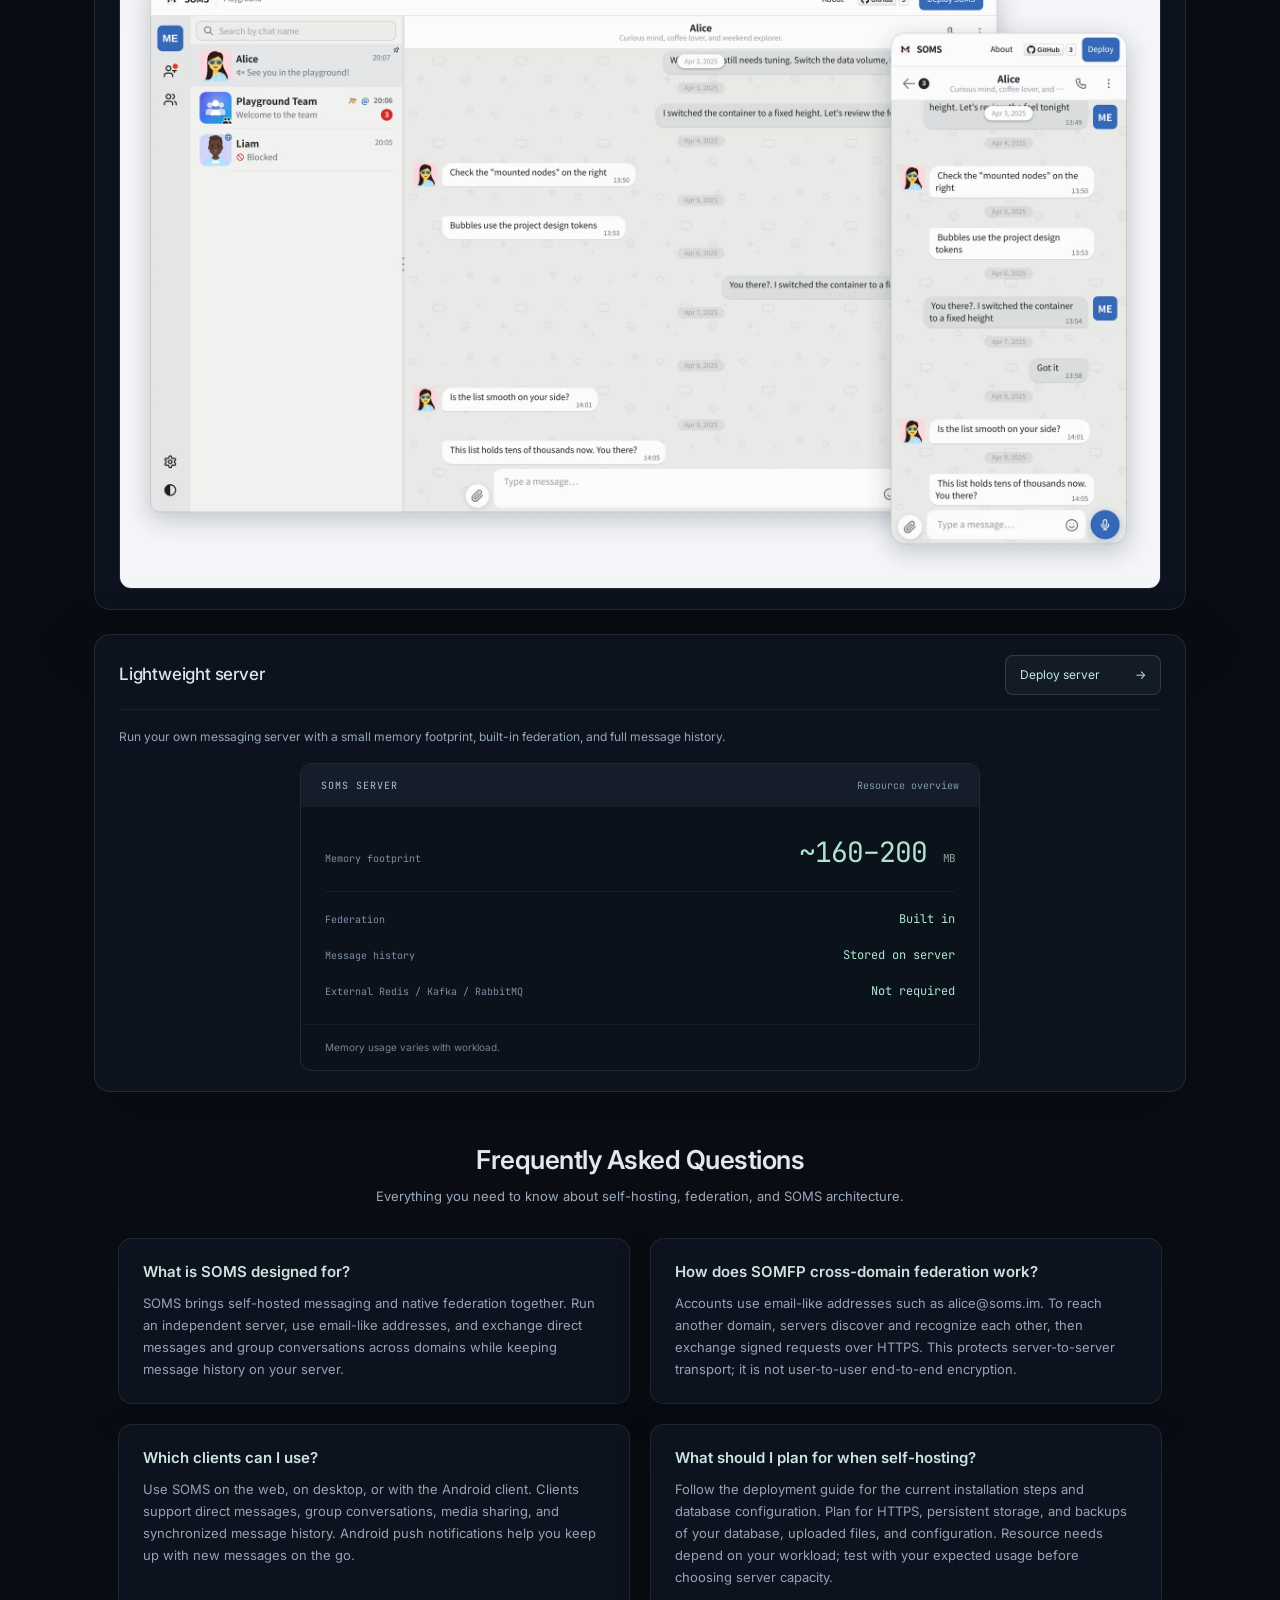
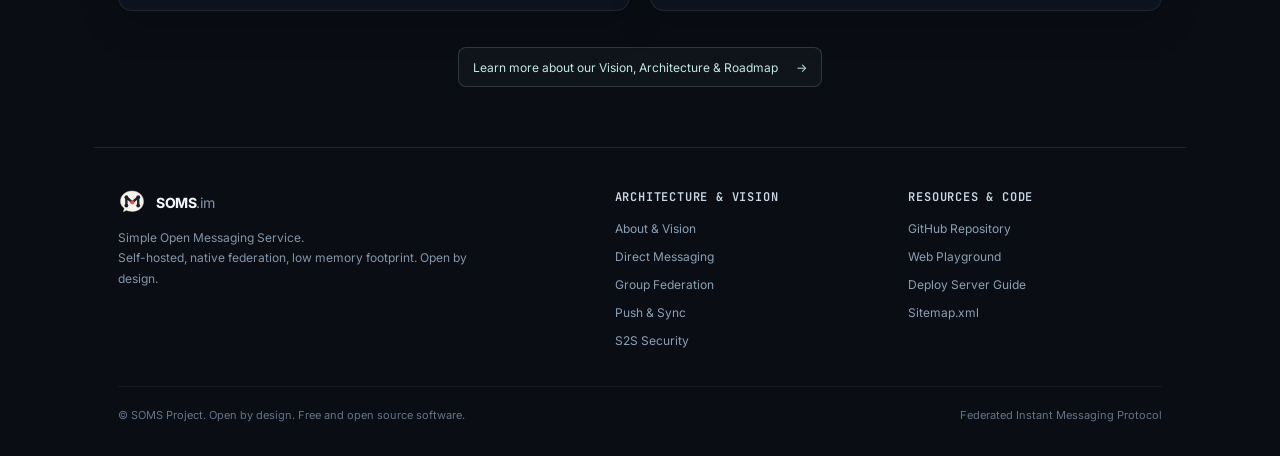
==== commit 648440a2: "feat: add About & Vision page, restructure hierarchical navigation, and align with core roadmap" ====
--- a/index.html
+++ b/index.html
@@ -111,11 +111,32 @@
       <img src="/assets/logo.svg" width="38" height="38" alt="SOMS logo">
       <span>SOMS<span class="brand-domain">.im</span></span>
     </a>
-    <div class="tech-nav" aria-label="Technical pages">
-      <a href="/how-it-works/messaging/">Messaging</a>
-      <a href="/how-it-works/groups/">Groups</a>
-      <a href="/how-it-works/sync/">Push &amp; pull</a>
-      <a href="/how-it-works/security/">S2S security</a>
+    <div class="tech-nav" aria-label="Main navigation links">
+      <a href="/about/" class="nav-link-main">About</a>
+      <div class="nav-dropdown">
+        <a href="/how-it-works/messaging/" class="nav-link-main nav-dropdown-trigger" aria-haspopup="true">
+          <span>How it works</span>
+          <span class="dropdown-arrow" aria-hidden="true"></span>
+        </a>
+        <div class="nav-dropdown-menu" role="menu">
+          <a href="/how-it-works/messaging/" class="dropdown-item" role="menuitem">
+            <div class="dropdown-item-title">Direct Messaging</div>
+            <div class="dropdown-item-desc">Peer resolution &amp; direct delivery</div>
+          </a>
+          <a href="/how-it-works/groups/" class="dropdown-item" role="menuitem">
+            <div class="dropdown-item-title">Group Federation</div>
+            <div class="dropdown-item-desc">Decentralized rosters &amp; fanout</div>
+          </a>
+          <a href="/how-it-works/sync/" class="dropdown-item" role="menuitem">
+            <div class="dropdown-item-title">Push &amp; Pull Sync</div>
+            <div class="dropdown-item-desc">Zero-loss catch-up for offline nodes</div>
+          </a>
+          <a href="/how-it-works/security/" class="dropdown-item" role="menuitem">
+            <div class="dropdown-item-title">S2S Security</div>
+            <div class="dropdown-item-desc">HTTPS transport &amp; Ed25519 signatures</div>
+          </a>
+        </div>
+      </div>
     </div>
   </nav>
 
@@ -123,7 +144,7 @@
     <header class="hero-section hero-minimal">
       <p class="hero-brand-name">Simple Open Messaging Service</p>
       <h1 class="hero-title">SOMS — Instant messaging.<br><span class="gradient-text">Federated by nature.</span></h1>
-      <p class="hero-description">Email-like addresses. Independent servers. Chat across domains with SOMFP, our open messaging protocol.</p>
+      <p class="hero-description">Email-like simplicity. Zero external brokers. Full ownership of your chat assets, and a clean foundation for lightweight AI agents.</p>
       <div class="hero-actions">
         <a class="github-primary" href="https://github.com/hapood/simple-open-messaging-service" target="_blank" rel="noopener noreferrer">
           <svg width="26" height="26" viewBox="0 0 24 24" fill="currentColor" aria-hidden="true"><path d="M12 .75a11.25 11.25 0 0 0-3.56 21.92c.56.1.77-.24.77-.54v-2.1c-3.13.68-3.79-1.33-3.79-1.33-.51-1.3-1.25-1.65-1.25-1.65-1.02-.7.08-.68.08-.68 1.13.08 1.73 1.16 1.73 1.16 1 1.72 2.64 1.22 3.28.93.1-.73.39-1.22.71-1.5-2.5-.28-5.13-1.25-5.13-5.56 0-1.23.44-2.23 1.16-3.02-.12-.28-.5-1.43.11-2.98 0 0 .95-.3 3.1 1.15a10.8 10.8 0 0 1 5.64 0c2.15-1.46 3.1-1.15 3.1-1.15.61 1.55.23 2.7.11 2.98.72.79 1.16 1.79 1.16 3.02 0 4.32-2.64 5.28-5.15 5.56.4.35.76 1.03.76 2.08v3.09c0 .3.2.65.78.54A11.25 11.25 0 0 0 12 .75Z"/></svg>
@@ -347,6 +368,9 @@
           <p>Follow the deployment guide for the current installation steps and database configuration. Plan for HTTPS, persistent storage, and backups of your database, uploaded files, and configuration. Resource needs depend on your workload; test with your expected usage before choosing server capacity.</p>
         </article>
       </div>
+      <div style="text-align: center; margin-top: 36px;">
+        <a class="home-card-button" href="/about/">Learn more about our Vision, Architecture &amp; Roadmap <span aria-hidden="true">&rarr;</span></a>
+      </div>
     </section>
   </main>
 
@@ -360,8 +384,9 @@
         <p class="footer-tagline">Simple Open Messaging Service.<br>Self-hosted, native federation, low memory footprint. Open by design.</p>
       </div>
       <div class="footer-col">
-        <h3 class="footer-heading">How SOMS Works</h3>
+        <h3 class="footer-heading">Architecture &amp; Vision</h3>
         <ul class="footer-nav-list">
+          <li><a href="/about/">About &amp; Vision</a></li>
           <li><a href="/how-it-works/messaging/">Direct Messaging</a></li>
           <li><a href="/how-it-works/groups/">Group Federation</a></li>
           <li><a href="/how-it-works/sync/">Push &amp; Sync</a></li>
--- a/assets/site.css
+++ b/assets/site.css
@@ -881,27 +881,124 @@
 @media(prefers-reduced-motion:reduce) { html { scroll-behavior:auto; } *,*::before,*::after { transition-duration:0.01ms !important; } }
 
 /* Shared Technical Navigation for Homepage & Subpages */
-.tech-nav { display:flex; align-items:center; gap:24px; }
-.tech-nav a { text-decoration:none; color:#8499ac; font-size:12px; font-weight:500; padding:14px 0; border-bottom:1px solid transparent; white-space:nowrap; transition:color .2s, border-color .2s; }
-.tech-nav a[aria-current="page"] { color:#c6ede2; border-color:#a4d9ce; }
-.tech-nav a:hover { color:#fff; }
+.tech-nav { display:flex; align-items:center; gap:28px; }
+.tech-nav .nav-link-main {
+  text-decoration:none;
+  color:#8499ac;
+  font-size:13px;
+  font-weight:500;
+  padding:14px 0;
+  border-bottom:2px solid transparent;
+  white-space:nowrap;
+  transition:color .2s, border-color .2s;
+  display:inline-flex;
+  align-items:center;
+  gap:6px;
+}
+.tech-nav .nav-link-main[aria-current="page"],
+.tech-nav .nav-link-main.is-active {
+  color:#c6ede2;
+  border-color:#a4d9ce;
+}
+.tech-nav .nav-link-main:hover {
+  color:#fff;
+}
+
+/* Dropdown Navigation for How it works */
+.nav-dropdown {
+  position: relative;
+  display: inline-flex;
+  align-items: center;
+}
+.dropdown-arrow {
+  display: inline-block;
+  width: 5px;
+  height: 5px;
+  border-right: 1.5px solid currentColor;
+  border-bottom: 1.5px solid currentColor;
+  transform: rotate(45deg);
+  transition: transform 0.2s ease;
+  margin-left: 3px;
+  margin-bottom: 2px;
+  opacity: 0.75;
+}
+.nav-dropdown:hover .dropdown-arrow,
+.nav-dropdown:focus-within .dropdown-arrow,
+.nav-dropdown.is-open .dropdown-arrow {
+  transform: rotate(-135deg);
+  opacity: 1;
+}
+.nav-dropdown-menu {
+  position: absolute;
+  top: 100%;
+  right: 0;
+  min-width: 270px;
+  background: rgba(13, 19, 31, 0.96);
+  backdrop-filter: blur(16px);
+  -webkit-backdrop-filter: blur(16px);
+  border: 1px solid rgba(255, 255, 255, 0.12);
+  border-radius: 14px;
+  box-shadow: 0 16px 36px rgba(0, 0, 0, 0.5), 0 0 20px rgba(99, 102, 241, 0.1);
+  padding: 8px;
+  display: none;
+  flex-direction: column;
+  gap: 4px;
+  z-index: 1002;
+}
+.nav-dropdown:hover .nav-dropdown-menu,
+.nav-dropdown:focus-within .nav-dropdown-menu,
+.nav-dropdown.is-open .nav-dropdown-menu {
+  display: flex;
+  animation: navMenuFade 0.15s ease-out;
+}
+@keyframes navMenuFade {
+  from { opacity: 0; transform: translateY(-4px); }
+  to { opacity: 1; transform: translateY(0); }
+}
+.dropdown-item {
+  display: block;
+  padding: 10px 12px;
+  border-radius: 8px;
+  text-decoration: none;
+  transition: background 0.15s;
+}
+.dropdown-item:hover {
+  background: rgba(99, 102, 241, 0.15);
+}
+.dropdown-item[aria-current="page"] {
+  background: rgba(16, 185, 129, 0.14);
+  border-left: 2px solid #34d399;
+}
+.dropdown-item-title {
+  font-size: 13px;
+  font-weight: 600;
+  color: #f1f5f9;
+  line-height: 1.3;
+}
+.dropdown-item-desc {
+  font-size: 11px;
+  color: #8aa0b5;
+  margin-top: 2px;
+  line-height: 1.3;
+}
 
 @media(max-width:640px) {
-  body[data-page="home"] .fixed-nav {
-    height:auto;
-    flex-direction:column;
-    align-items:flex-start;
-    gap:4px;
-    padding:12px 20px 8px;
+  body[data-page="home"] .fixed-nav,
+  body[data-page="about"] .fixed-nav,
+  body[data-page="protocol"] .fixed-nav {
+    height: auto;
+    flex-direction: row;
+    justify-content: space-between;
+    align-items: center;
+    padding: 12px 20px;
   }
-  body[data-page="home"] .tech-nav {
-    width:100%;
-    overflow-x:auto;
-    gap:18px;
-    scrollbar-width:none;
+  .tech-nav {
+    gap: 18px;
   }
-  body[data-page="home"] .tech-nav::-webkit-scrollbar { display:none; }
-  body[data-page="home"] .tech-nav a { font-size:11px; padding:6px 0; }
+  .nav-dropdown-menu {
+    right: -10px;
+    min-width: 240px;
+  }
 }
 
 /* FAQ Section for Search Intent & Long-tail SEO */
@@ -1022,3 +1119,252 @@
     gap: 28px;
   }
 }
+
+/* About & Vision Page Styles */
+.about-wrapper {
+  max-width: 1040px;
+  margin: 0 auto;
+  padding: 40px 24px 80px;
+}
+.about-hero {
+  text-align: center;
+  padding: 60px 0 48px;
+}
+.about-badge {
+  display: inline-flex;
+  align-items: center;
+  gap: 8px;
+  padding: 4px 14px;
+  border-radius: 9999px;
+  font-size: 11px;
+  font-family: var(--font-mono);
+  font-weight: 600;
+  letter-spacing: 0.08em;
+  text-transform: uppercase;
+  color: #a5b4fc;
+  background: rgba(99, 102, 241, 0.12);
+  border: 1px solid rgba(129, 140, 248, 0.3);
+  margin-bottom: 20px;
+}
+.about-hero h1 {
+  font-size: clamp(32px, 5vw, 48px);
+  font-weight: 800;
+  line-height: 1.15;
+  letter-spacing: -0.03em;
+  color: #f8fafc;
+  margin-bottom: 18px;
+}
+.about-hero p {
+  font-size: clamp(15px, 2.5vw, 18px);
+  color: var(--text-muted);
+  max-width: 740px;
+  margin: 0 auto;
+  line-height: 1.6;
+}
+
+.about-block {
+  margin-bottom: 64px;
+}
+.about-block-header {
+  margin-bottom: 28px;
+}
+.about-block-header h2 {
+  font-size: 26px;
+  font-weight: 700;
+  color: #f1f5f9;
+  letter-spacing: -0.02em;
+}
+.about-block-header p {
+  font-size: 14px;
+  color: var(--text-muted);
+  margin-top: 6px;
+}
+
+/* Three Pillars */
+.pillars-grid {
+  display: grid;
+  grid-template-columns: repeat(3, 1fr);
+  gap: 20px;
+}
+.pillar-card {
+  background: #0e1422;
+  border: 1px solid rgba(255, 255, 255, 0.08);
+  border-radius: 16px;
+  padding: 28px 24px;
+  position: relative;
+  transition: transform 0.2s, border-color 0.2s;
+}
+.pillar-card:hover {
+  transform: translateY(-2px);
+  border-color: rgba(99, 102, 241, 0.4);
+}
+.pillar-icon {
+  font-size: 28px;
+  margin-bottom: 16px;
+  display: inline-block;
+}
+.pillar-card h3 {
+  font-size: 18px;
+  font-weight: 600;
+  color: #f8fafc;
+  margin-bottom: 10px;
+}
+.pillar-card p {
+  font-size: 13.5px;
+  color: #94a3b8;
+  line-height: 1.6;
+}
+
+/* Design Trade-off Box */
+.tradeoff-card {
+  background: linear-gradient(145deg, #0e172a 0%, #0a1120 100%);
+  border: 1px solid rgba(56, 189, 248, 0.25);
+  border-radius: 18px;
+  padding: 32px;
+  position: relative;
+  overflow: hidden;
+}
+.tradeoff-card::before {
+  content: "";
+  position: absolute;
+  top: 0;
+  left: 0;
+  width: 4px;
+  height: 100%;
+  background: linear-gradient(180deg, #38bdf8, #818cf8);
+}
+.tradeoff-card h3 {
+  font-size: 20px;
+  font-weight: 700;
+  color: #e0f2fe;
+  margin-bottom: 14px;
+}
+.tradeoff-card p {
+  font-size: 14px;
+  color: #94a3b8;
+  line-height: 1.7;
+  margin-bottom: 14px;
+}
+.tradeoff-card p:last-child {
+  margin-bottom: 0;
+}
+.tradeoff-highlight {
+  color: #38bdf8;
+  font-weight: 600;
+}
+
+/* Roadmap Grid */
+.roadmap-grid {
+  display: grid;
+  grid-template-columns: repeat(2, 1fr);
+  gap: 20px;
+}
+.roadmap-card {
+  background: #0d131f;
+  border: 1px solid rgba(255, 255, 255, 0.08);
+  border-radius: 16px;
+  padding: 24px;
+  display: flex;
+  flex-direction: column;
+  gap: 12px;
+}
+.roadmap-header {
+  display: flex;
+  align-items: center;
+  justify-content: space-between;
+  gap: 12px;
+}
+.status-pill {
+  font-size: 10px;
+  font-family: var(--font-mono);
+  font-weight: 700;
+  text-transform: uppercase;
+  letter-spacing: 0.06em;
+  padding: 3px 8px;
+  border-radius: 6px;
+}
+.status-done {
+  color: #34d399;
+  background: rgba(16, 185, 129, 0.12);
+  border: 1px solid rgba(52, 211, 153, 0.3);
+}
+.status-wip {
+  color: #38bdf8;
+  background: rgba(56, 189, 248, 0.12);
+  border: 1px solid rgba(56, 189, 248, 0.3);
+}
+.status-planned {
+  color: #c084fc;
+  background: rgba(168, 85, 247, 0.12);
+  border: 1px solid rgba(192, 132, 252, 0.3);
+}
+.roadmap-card h3 {
+  font-size: 16px;
+  font-weight: 600;
+  color: #f1f5f9;
+}
+.roadmap-card p {
+  font-size: 13px;
+  color: #94a3b8;
+  line-height: 1.6;
+}
+
+/* Protocol Portal Grid */
+.portal-grid {
+  display: grid;
+  grid-template-columns: repeat(4, 1fr);
+  gap: 16px;
+}
+.portal-card {
+  background: #0e1524;
+  border: 1px solid rgba(255, 255, 255, 0.08);
+  border-radius: 12px;
+  padding: 18px;
+  text-decoration: none;
+  display: flex;
+  flex-direction: column;
+  justify-content: space-between;
+  transition: border-color 0.2s, background 0.2s;
+}
+.portal-card:hover {
+  border-color: rgba(99, 102, 241, 0.5);
+  background: #131c30;
+}
+.portal-card h4 {
+  font-size: 14px;
+  font-weight: 600;
+  color: #e2e8f0;
+  margin-bottom: 6px;
+}
+.portal-card p {
+  font-size: 12px;
+  color: #8499ac;
+  line-height: 1.4;
+}
+.portal-card span {
+  font-size: 12px;
+  color: #818cf8;
+  font-weight: 600;
+  margin-top: 12px;
+  display: inline-block;
+}
+
+@media(max-width: 900px) {
+  .pillars-grid {
+    grid-template-columns: 1fr;
+  }
+  .roadmap-grid {
+    grid-template-columns: 1fr;
+  }
+  .portal-grid {
+    grid-template-columns: repeat(2, 1fr);
+  }
+}
+@media(max-width: 600px) {
+  .portal-grid {
+    grid-template-columns: 1fr;
+  }
+  .tradeoff-card {
+    padding: 24px 20px;
+  }
+}
